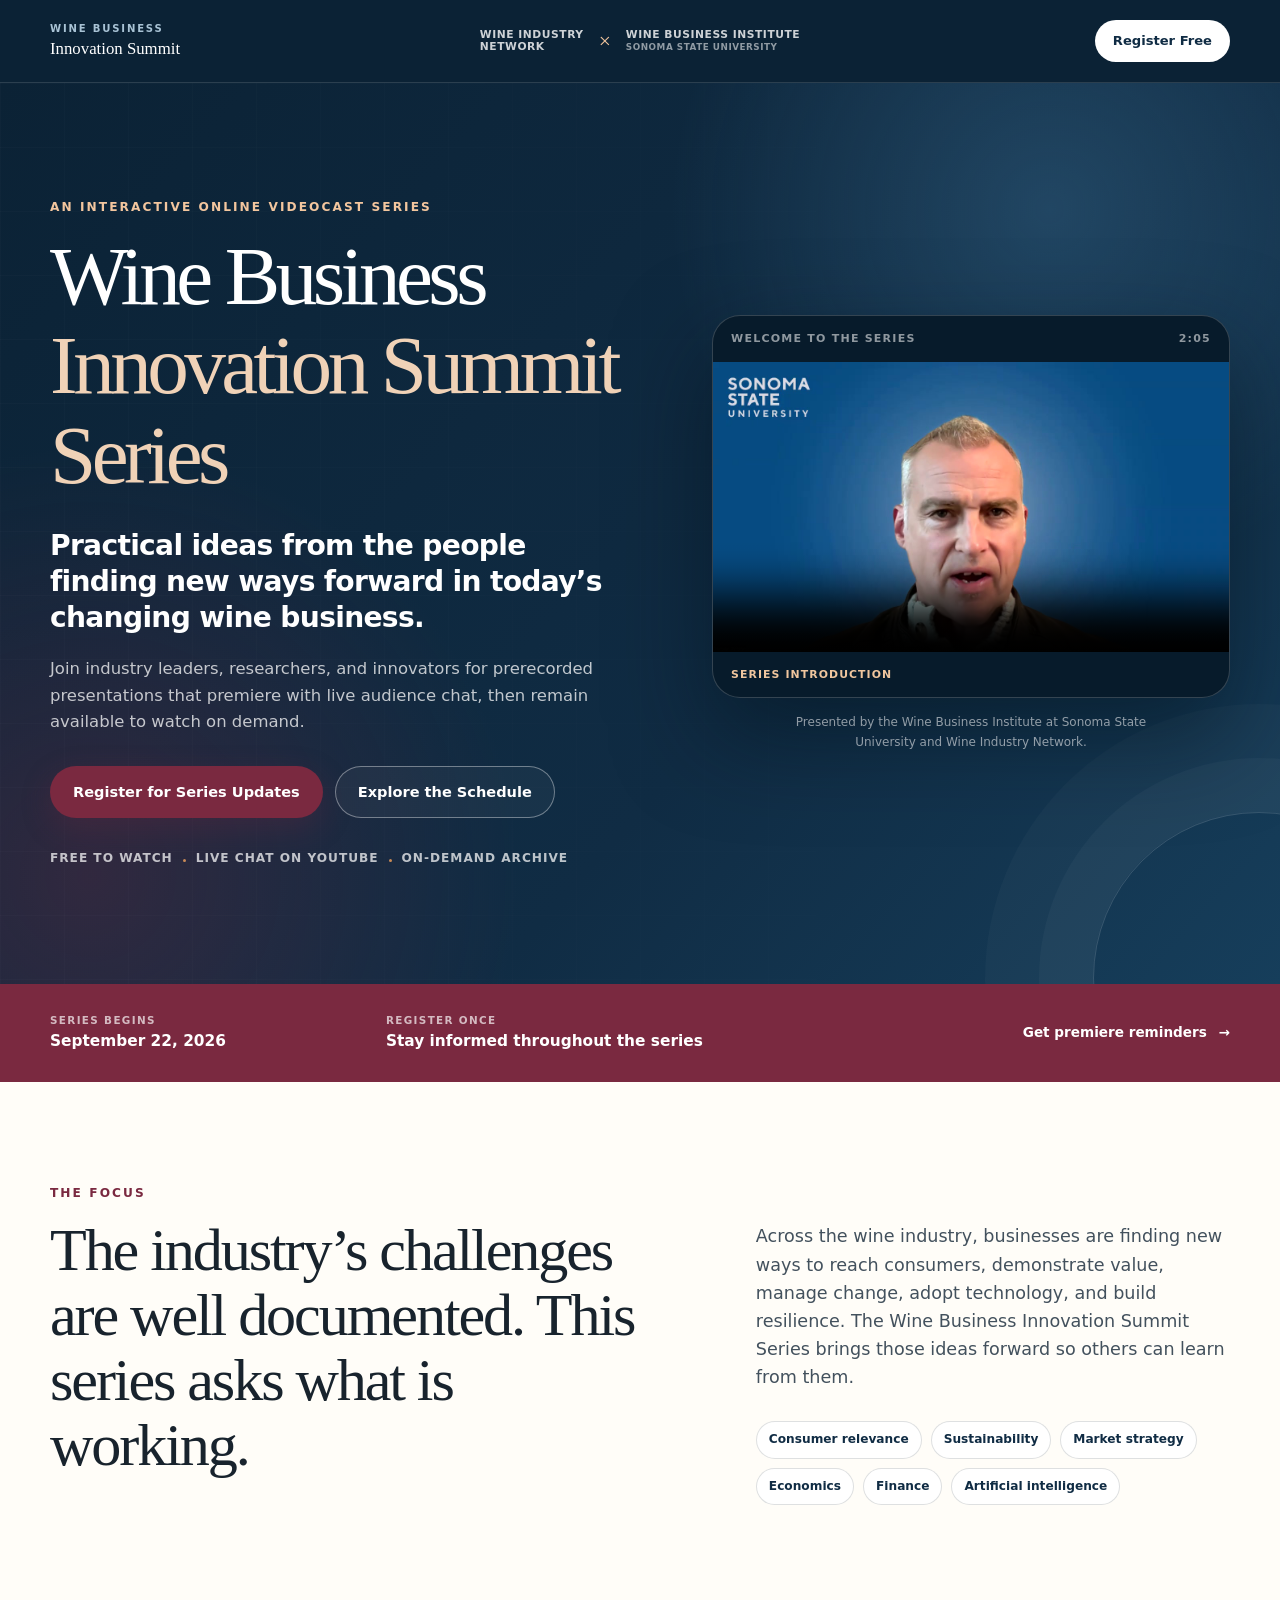
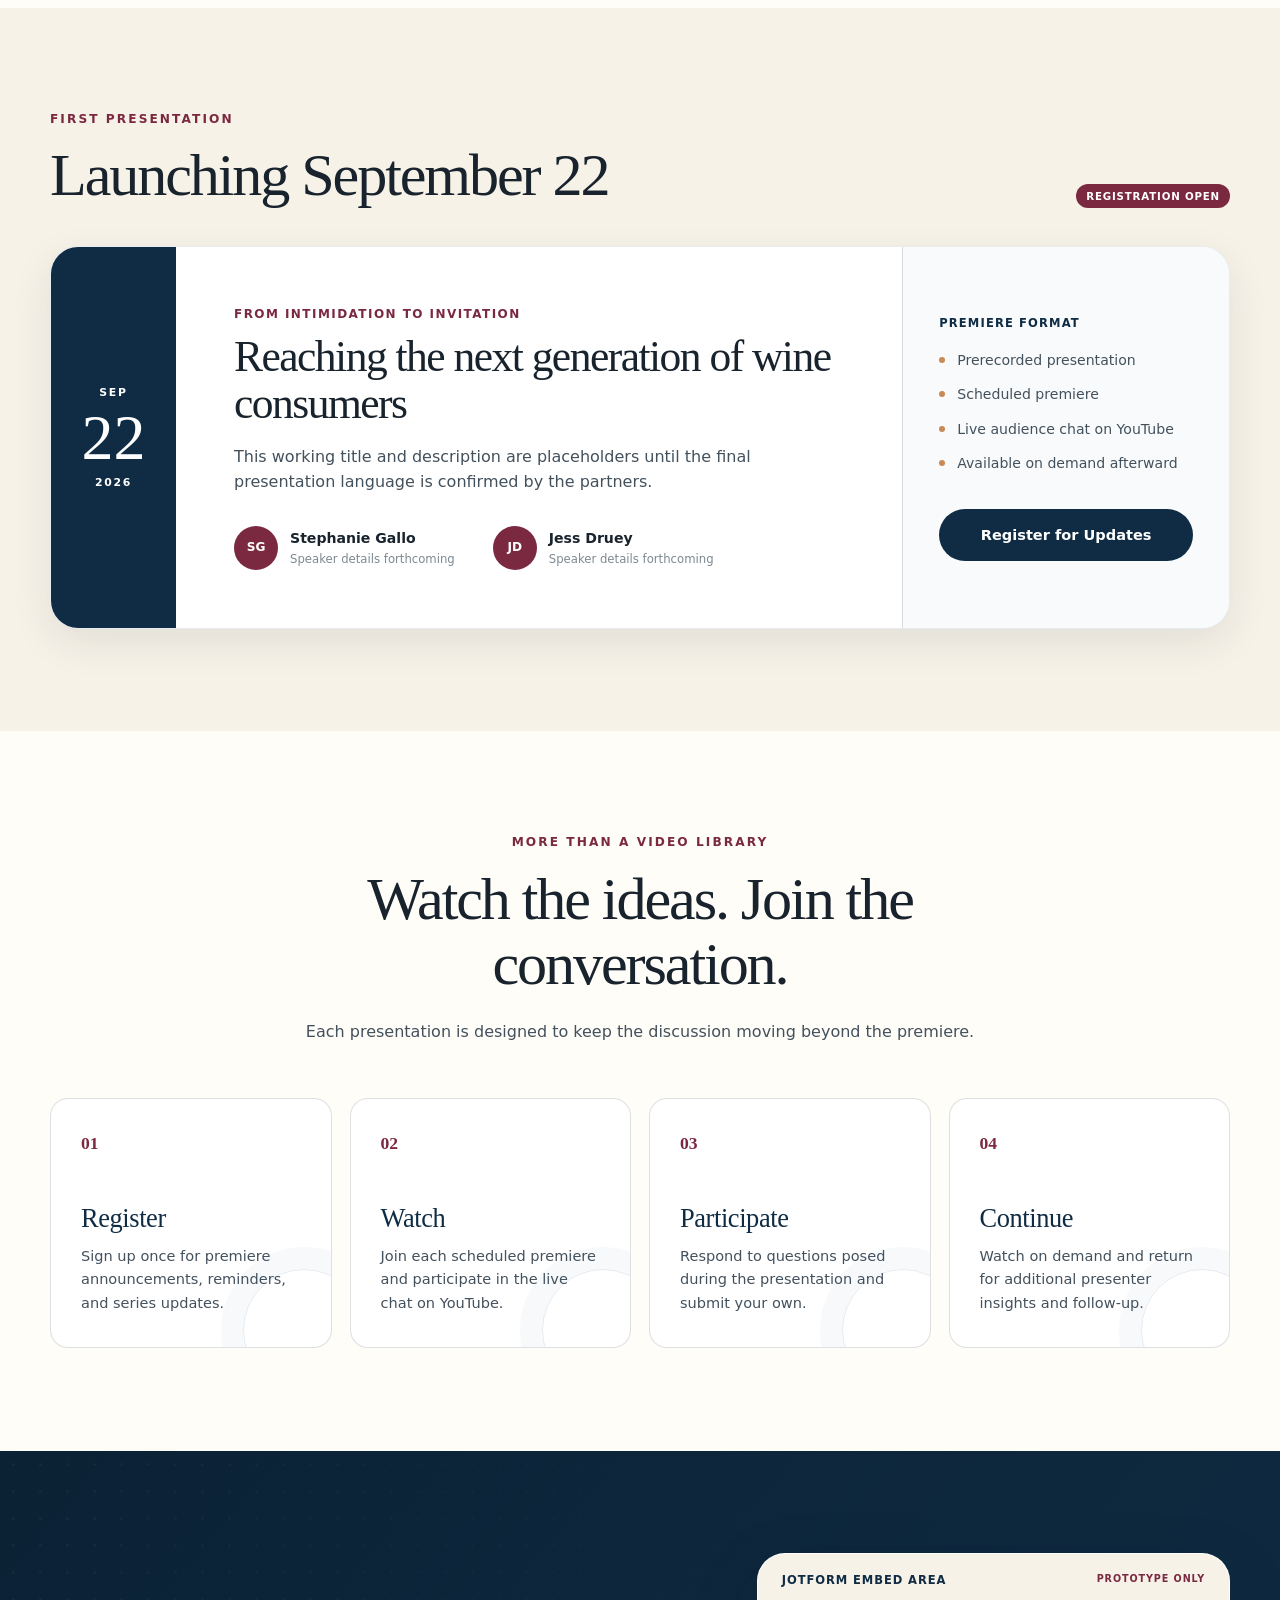
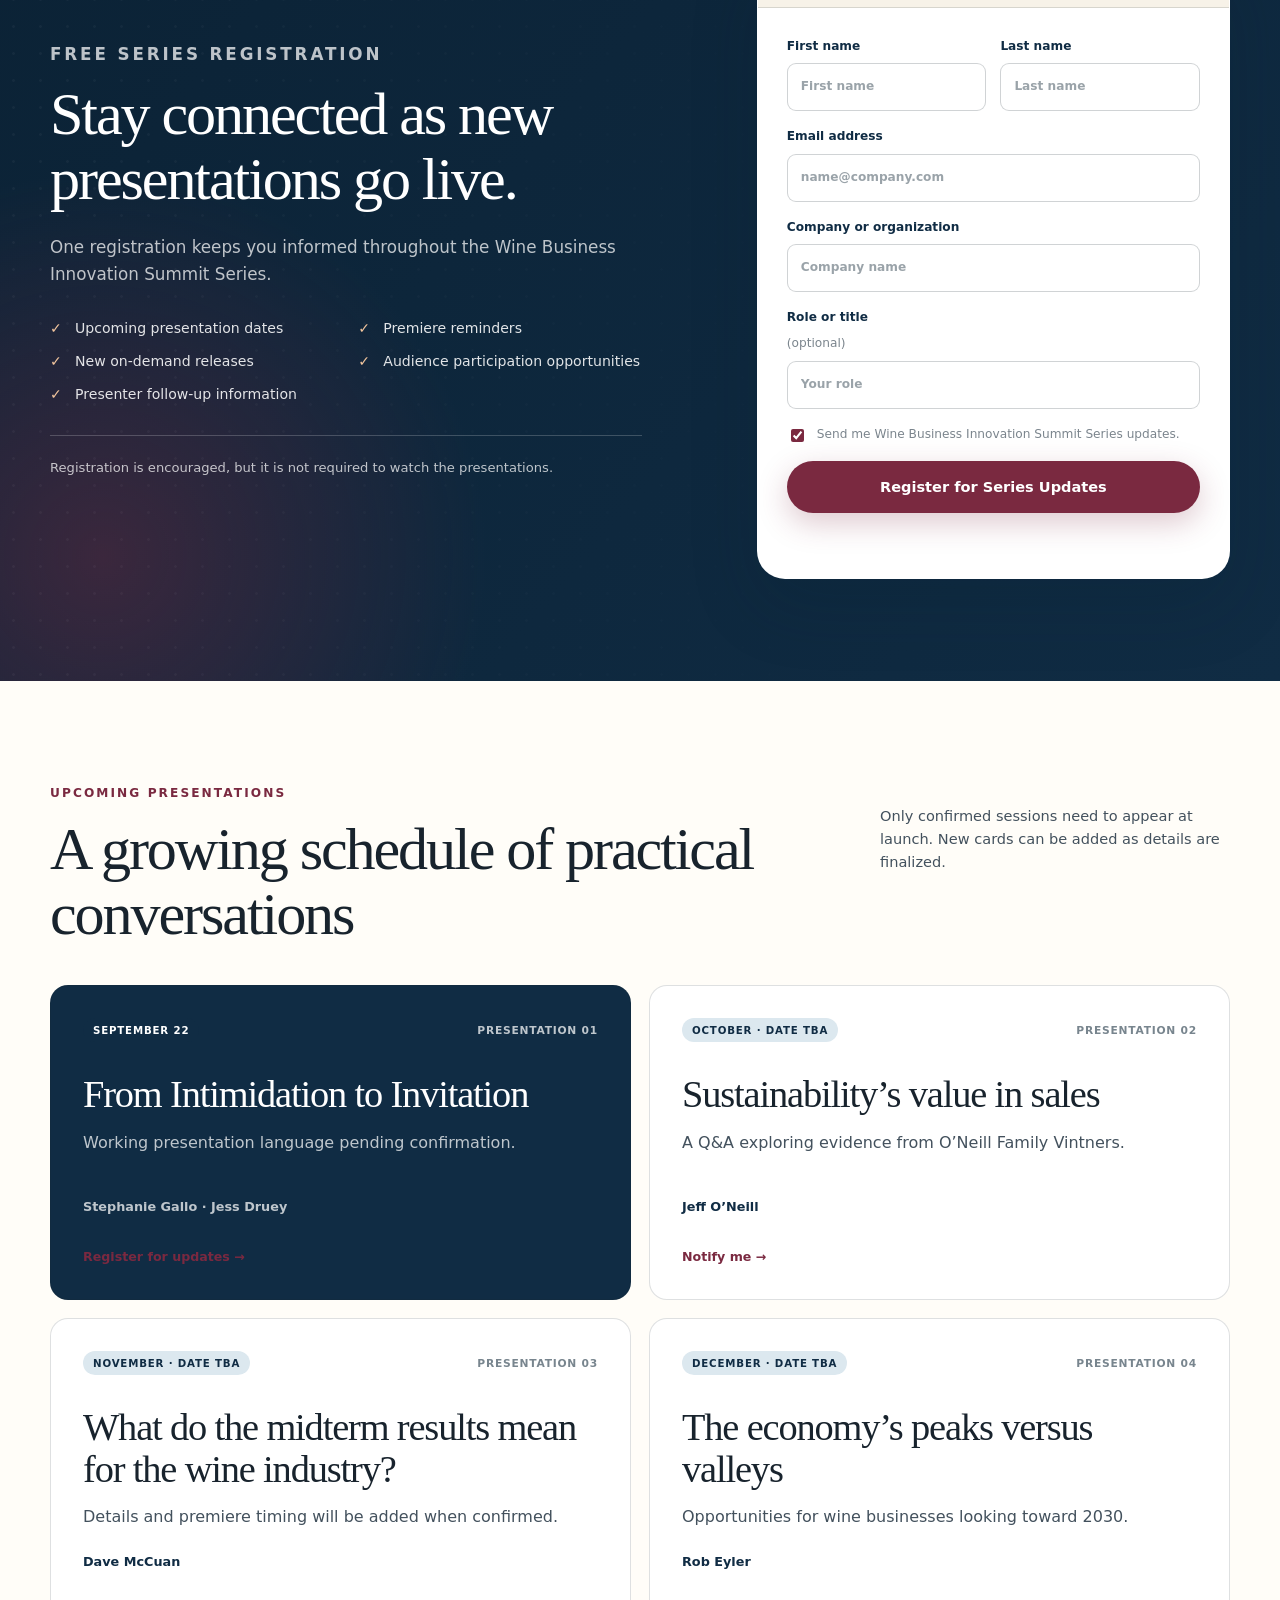
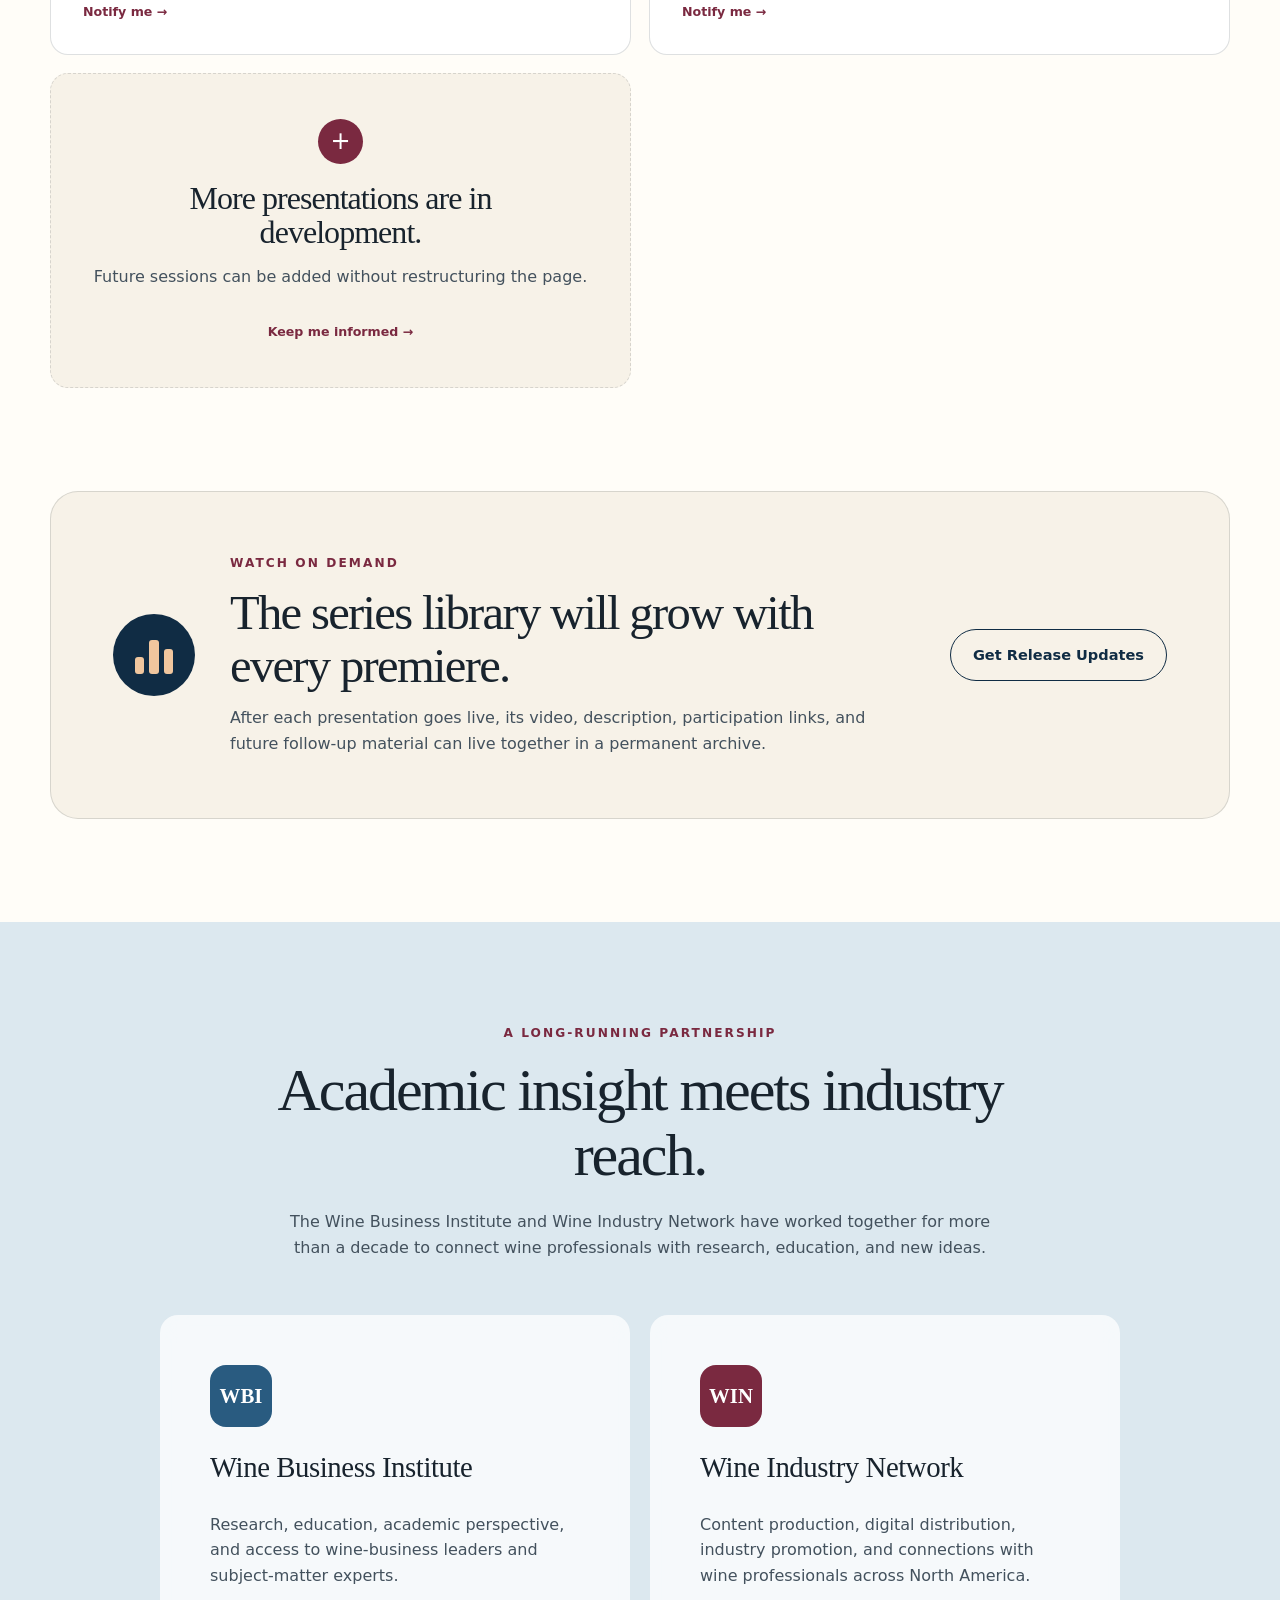
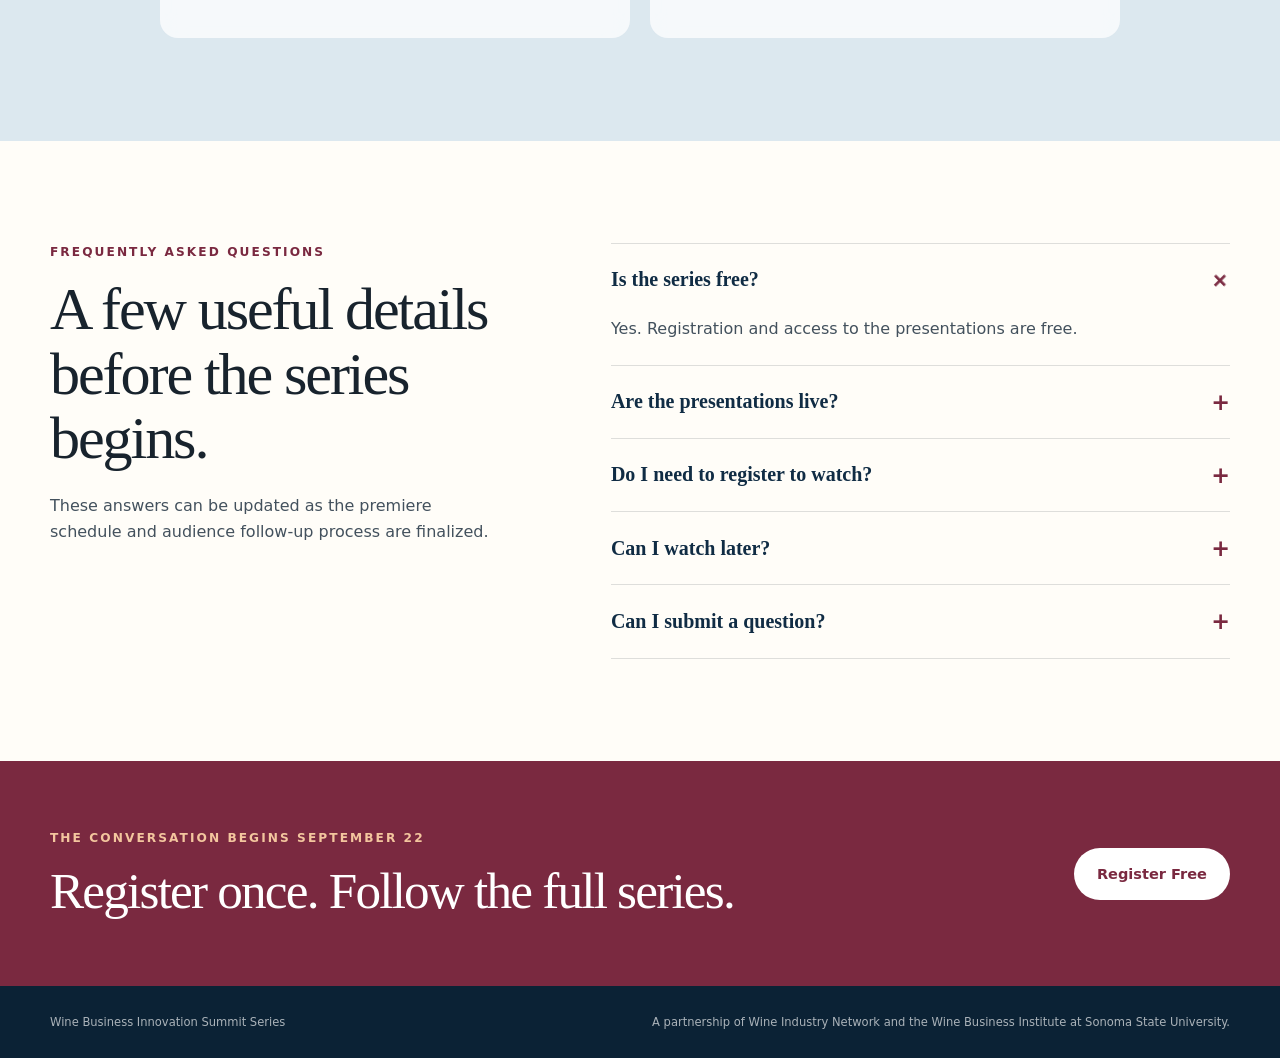
==== index.html @ dc9feb7f "Prepare Wine Business Innovation Summit review preview" ====
<!doctype html>
<html lang="en">
<head>
  <meta charset="utf-8">
  <meta name="viewport" content="width=device-width, initial-scale=1">
  <meta name="description" content="Prototype landing page for the Wine Business Innovation Summit Series, presented by Wine Industry Network and the Wine Business Institute at Sonoma State University.">
  <title>Wine Business Innovation Summit Series</title>
  <link rel="stylesheet" href="assets/css/styles.css">
  <script defer src="assets/js/main.js"></script>
</head>
<body>
  <a class="skip-link" href="#main-content">Skip to content</a>

  <header class="site-header" aria-label="Site header">
    <div class="shell header-inner">
      <a class="series-mark" href="#top" aria-label="Wine Business Innovation Summit Series home">
        <span class="series-mark__kicker">Wine Business</span>
        <span class="series-mark__name">Innovation Summit</span>
      </a>

      <div class="partner-lockup" aria-label="Presented by Wine Industry Network and the Wine Business Institute at Sonoma State University">
        <span class="wordmark wordmark--win">Wine Industry<br>Network</span>
        <span class="partner-lockup__x" aria-hidden="true">×</span>
        <span class="wordmark wordmark--wbi">Wine Business Institute<br><small>Sonoma State University</small></span>
      </div>

      <a class="button button--compact button--light" href="#register">Register Free</a>
    </div>
  </header>

  <main id="main-content">
    <section class="hero" id="top" aria-labelledby="hero-title">
      <div class="hero__texture" aria-hidden="true"></div>
      <div class="shell hero__grid">
        <div class="hero__content">
          <p class="eyebrow eyebrow--light">An interactive online videocast series</p>
          <h1 id="hero-title">Wine Business<br><span>Innovation Summit Series</span></h1>
          <p class="hero__lead">Practical ideas from the people finding new ways forward in today’s changing wine business.</p>
          <p class="hero__copy">Join industry leaders, researchers, and innovators for prerecorded presentations that premiere with live audience chat, then remain available to watch on demand.</p>

          <div class="hero__actions" aria-label="Primary actions">
            <a class="button button--primary" href="#register">Register for Series Updates</a>
            <a class="button button--ghost" href="#schedule">Explore the Schedule</a>
          </div>

          <ul class="hero__facts" aria-label="Series facts">
            <li>Free to watch</li>
            <li>Live chat on YouTube</li>
            <li>On-demand archive</li>
          </ul>
        </div>

        <div class="hero__media">
          <div class="video-frame">
            <div class="video-frame__topline">
              <span>Welcome to the series</span>
              <span>2:05</span>
            </div>
            <video controls preload="metadata" poster="assets/images/teaser-poster.jpg">
              <source src="assets/video/innovation-summit-series-welcome.mp4" type="video/mp4">
              Your browser does not support embedded video.
            </video>
            <div class="video-frame__caption">
              <span class="video-frame__caption-label">Series introduction</span>
            </div>
          </div>
          <p class="hero__media-note">Presented by the Wine Business Institute at Sonoma State University and Wine Industry Network.</p>
        </div>
      </div>
    </section>

    <section class="signal-bar" aria-label="Series launch information">
      <div class="shell signal-bar__inner">
        <div>
          <span class="signal-bar__label">Series begins</span>
          <strong>September 22, 2026</strong>
        </div>
        <div>
          <span class="signal-bar__label">Register once</span>
          <strong>Stay informed throughout the series</strong>
        </div>
        <a href="#register">Get premiere reminders <span aria-hidden="true">→</span></a>
      </div>
    </section>

    <section class="section section--intro" aria-labelledby="working-title">
      <div class="shell intro-grid">
        <div class="section-heading">
          <p class="eyebrow">The focus</p>
          <h2 id="working-title">The industry’s challenges are well documented. This series asks what is working.</h2>
        </div>
        <div class="intro-copy">
          <p>Across the wine industry, businesses are finding new ways to reach consumers, demonstrate value, manage change, adopt technology, and build resilience. The Wine Business Innovation Summit Series brings those ideas forward so others can learn from them.</p>
          <div class="topic-cloud" aria-label="Series topics">
            <span>Consumer relevance</span>
            <span>Sustainability</span>
            <span>Market strategy</span>
            <span>Economics</span>
            <span>Finance</span>
            <span>Artificial intelligence</span>
          </div>
        </div>
      </div>
    </section>

    <section class="section section--feature" aria-labelledby="featured-title">
      <div class="shell">
        <div class="section-topline">
          <div>
            <p class="eyebrow">First presentation</p>
            <h2 id="featured-title">Launching September 22</h2>
          </div>
          <span class="status-pill status-pill--open">Registration open</span>
        </div>

        <article class="feature-card">
          <div class="feature-card__date" aria-label="September 22, 2026">
            <span>SEP</span>
            <strong>22</strong>
            <small>2026</small>
          </div>

          <div class="feature-card__body">
            <p class="feature-card__label">From Intimidation to Invitation</p>
            <h3>Reaching the next generation of wine consumers</h3>
            <p>This working title and description are placeholders until the final presentation language is confirmed by the partners.</p>

            <div class="speakers" aria-label="Featured speakers">
              <div class="speaker">
                <span class="speaker__avatar" aria-hidden="true">SG</span>
                <span><strong>Stephanie Gallo</strong><small>Speaker details forthcoming</small></span>
              </div>
              <div class="speaker">
                <span class="speaker__avatar" aria-hidden="true">JD</span>
                <span><strong>Jess Druey</strong><small>Speaker details forthcoming</small></span>
              </div>
            </div>
          </div>

          <div class="feature-card__aside">
            <p><strong>Premiere format</strong></p>
            <ul>
              <li>Prerecorded presentation</li>
              <li>Scheduled premiere</li>
              <li>Live audience chat on YouTube</li>
              <li>Available on demand afterward</li>
            </ul>
            <a class="button button--dark" href="#register">Register for Updates</a>
          </div>
        </article>
      </div>
    </section>

    <section class="section section--process" aria-labelledby="process-title">
      <div class="shell">
        <div class="section-heading section-heading--centered">
          <p class="eyebrow">More than a video library</p>
          <h2 id="process-title">Watch the ideas. Join the conversation.</h2>
          <p>Each presentation is designed to keep the discussion moving beyond the premiere.</p>
        </div>

        <ol class="process-grid">
          <li class="process-card">
            <span class="process-card__number">01</span>
            <h3>Register</h3>
            <p>Sign up once for premiere announcements, reminders, and series updates.</p>
          </li>
          <li class="process-card">
            <span class="process-card__number">02</span>
            <h3>Watch</h3>
            <p>Join each scheduled premiere and participate in the live chat on YouTube.</p>
          </li>
          <li class="process-card">
            <span class="process-card__number">03</span>
            <h3>Participate</h3>
            <p>Respond to questions posed during the presentation and submit your own.</p>
          </li>
          <li class="process-card">
            <span class="process-card__number">04</span>
            <h3>Continue</h3>
            <p>Watch on demand and return for additional presenter insights and follow-up.</p>
          </li>
        </ol>
      </div>
    </section>

    <section class="section section--registration" id="register" aria-labelledby="register-title">
      <div class="shell registration-grid">
        <div class="registration-copy">
          <p class="eyebrow eyebrow--light">Free series registration</p>
          <h2 id="register-title">Stay connected as new presentations go live.</h2>
          <p>One registration keeps you informed throughout the Wine Business Innovation Summit Series.</p>
          <ul class="check-list">
            <li>Upcoming presentation dates</li>
            <li>Premiere reminders</li>
            <li>New on-demand releases</li>
            <li>Audience participation opportunities</li>
            <li>Presenter follow-up information</li>
          </ul>
          <p class="registration-copy__note">Registration is encouraged, but it is not required to watch the presentations.</p>
        </div>

        <div class="form-shell" aria-label="Registration form prototype">
          <div class="form-shell__header">
            <span>Jotform embed area</span>
            <small>Prototype only</small>
          </div>
          <form class="prototype-form" data-prototype-form>
            <div class="field-row">
              <label>First name<input type="text" name="first-name" autocomplete="given-name" placeholder="First name"></label>
              <label>Last name<input type="text" name="last-name" autocomplete="family-name" placeholder="Last name"></label>
            </div>
            <label>Email address<input type="email" name="email" autocomplete="email" placeholder="name@company.com"></label>
            <label>Company or organization<input type="text" name="company" autocomplete="organization" placeholder="Company name"></label>
            <label>Role or title <span>(optional)</span><input type="text" name="title" autocomplete="organization-title" placeholder="Your role"></label>
            <label class="checkbox-field"><input type="checkbox" checked> <span>Send me Wine Business Innovation Summit Series updates.</span></label>
            <button class="button button--primary button--full" type="submit">Register for Series Updates</button>
            <p class="form-message" aria-live="polite"></p>
          </form>
        </div>
      </div>
    </section>

    <section class="section section--schedule" id="schedule" aria-labelledby="schedule-title">
      <div class="shell">
        <div class="section-topline section-topline--schedule">
          <div>
            <p class="eyebrow">Upcoming presentations</p>
            <h2 id="schedule-title">A growing schedule of practical conversations</h2>
          </div>
          <p>Only confirmed sessions need to appear at launch. New cards can be added as details are finalized.</p>
        </div>

        <div class="schedule-grid">
          <article class="session-card session-card--featured">
            <div class="session-card__meta">
              <span class="status-pill status-pill--date">September 22</span>
              <span>Presentation 01</span>
            </div>
            <h3>From Intimidation to Invitation</h3>
            <p class="session-card__subtitle">Working presentation language pending confirmation.</p>
            <p class="session-card__speaker">Stephanie Gallo · Jess Druey</p>
            <a href="#register">Register for updates <span aria-hidden="true">→</span></a>
          </article>

          <article class="session-card">
            <div class="session-card__meta">
              <span class="status-pill">October · Date TBA</span>
              <span>Presentation 02</span>
            </div>
            <h3>Sustainability’s value in sales</h3>
            <p class="session-card__subtitle">A Q&amp;A exploring evidence from O’Neill Family Vintners.</p>
            <p class="session-card__speaker">Jeff O’Neill</p>
            <a href="#register">Notify me <span aria-hidden="true">→</span></a>
          </article>

          <article class="session-card">
            <div class="session-card__meta">
              <span class="status-pill">November · Date TBA</span>
              <span>Presentation 03</span>
            </div>
            <h3>What do the midterm results mean for the wine industry?</h3>
            <p class="session-card__subtitle">Details and premiere timing will be added when confirmed.</p>
            <p class="session-card__speaker">Dave McCuan</p>
            <a href="#register">Notify me <span aria-hidden="true">→</span></a>
          </article>

          <article class="session-card">
            <div class="session-card__meta">
              <span class="status-pill">December · Date TBA</span>
              <span>Presentation 04</span>
            </div>
            <h3>The economy’s peaks versus valleys</h3>
            <p class="session-card__subtitle">Opportunities for wine businesses looking toward 2030.</p>
            <p class="session-card__speaker">Rob Eyler</p>
            <a href="#register">Notify me <span aria-hidden="true">→</span></a>
          </article>

          <article class="session-card session-card--add">
            <div>
              <span class="session-card__plus" aria-hidden="true">+</span>
              <h3>More presentations are in development.</h3>
              <p>Future sessions can be added without restructuring the page.</p>
            </div>
            <a href="#register">Keep me informed <span aria-hidden="true">→</span></a>
          </article>
        </div>
      </div>
    </section>

    <section class="section section--archive" id="archive" aria-labelledby="archive-title">
      <div class="shell archive-panel">
        <div class="archive-panel__icon" aria-hidden="true">
          <span></span><span></span><span></span>
        </div>
        <div>
          <p class="eyebrow">Watch on demand</p>
          <h2 id="archive-title">The series library will grow with every premiere.</h2>
          <p>After each presentation goes live, its video, description, participation links, and future follow-up material can live together in a permanent archive.</p>
        </div>
        <a class="button button--outline" href="#register">Get Release Updates</a>
      </div>
    </section>

    <section class="section section--partners" aria-labelledby="partners-title">
      <div class="shell">
        <div class="section-heading section-heading--centered">
          <p class="eyebrow">A long-running partnership</p>
          <h2 id="partners-title">Academic insight meets industry reach.</h2>
          <p>The Wine Business Institute and Wine Industry Network have worked together for more than a decade to connect wine professionals with research, education, and new ideas.</p>
        </div>

        <div class="partner-grid">
          <article class="partner-card">
            <p class="partner-card__mark">WBI</p>
            <h3>Wine Business Institute</h3>
            <p>Research, education, academic perspective, and access to wine-business leaders and subject-matter experts.</p>
          </article>
          <article class="partner-card">
            <p class="partner-card__mark partner-card__mark--win">WIN</p>
            <h3>Wine Industry Network</h3>
            <p>Content production, digital distribution, industry promotion, and connections with wine professionals across North America.</p>
          </article>
        </div>
      </div>
    </section>

    <section class="section section--faq" aria-labelledby="faq-title">
      <div class="shell faq-grid">
        <div>
          <p class="eyebrow">Frequently asked questions</p>
          <h2 id="faq-title">A few useful details before the series begins.</h2>
          <p>These answers can be updated as the premiere schedule and audience follow-up process are finalized.</p>
        </div>

        <div class="accordion" data-accordion>
          <article class="accordion__item">
            <h3><button type="button" aria-expanded="true">Is the series free?<span aria-hidden="true">+</span></button></h3>
            <div class="accordion__panel"><p>Yes. Registration and access to the presentations are free.</p></div>
          </article>
          <article class="accordion__item">
            <h3><button type="button" aria-expanded="false">Are the presentations live?<span aria-hidden="true">+</span></button></h3>
            <div class="accordion__panel" hidden><p>The presentations are prerecorded. Each one will debut as a scheduled premiere with live audience chat on YouTube.</p></div>
          </article>
          <article class="accordion__item">
            <h3><button type="button" aria-expanded="false">Do I need to register to watch?<span aria-hidden="true">+</span></button></h3>
            <div class="accordion__panel" hidden><p>No. Registration is encouraged so viewers receive premiere reminders, new-release updates, participation opportunities, and follow-up information.</p></div>
          </article>
          <article class="accordion__item">
            <h3><button type="button" aria-expanded="false">Can I watch later?<span aria-hidden="true">+</span></button></h3>
            <div class="accordion__panel" hidden><p>Yes. Presentations will be available on demand after their scheduled premieres and organized in the series archive.</p></div>
          </article>
          <article class="accordion__item">
            <h3><button type="button" aria-expanded="false">Can I submit a question?<span aria-hidden="true">+</span></button></h3>
            <div class="accordion__panel" hidden><p>Yes. Presentation pages will offer opportunities to respond to questions and submit questions for later presenter follow-up.</p></div>
          </article>
        </div>
      </div>
    </section>

    <section class="final-cta" aria-labelledby="final-cta-title">
      <div class="shell final-cta__inner">
        <div>
          <p class="eyebrow eyebrow--light">The conversation begins September 22</p>
          <h2 id="final-cta-title">Register once. Follow the full series.</h2>
        </div>
        <a class="button button--primary" href="#register">Register Free</a>
      </div>
    </section>
  </main>

  <footer class="site-footer">
    <div class="shell site-footer__inner">
      <p>Wine Business Innovation Summit Series</p>
      <p>A partnership of Wine Industry Network and the Wine Business Institute at Sonoma State University.</p>
    </div>
  </footer>

  <a class="mobile-register" href="#register">Register Free</a>
</body>
</html>
---- assets/css/styles.css ----
/*
  Wine Business Innovation Summit Series prototype
  Design tokens live in :root so visual changes remain controlled.
  The layout intentionally avoids frameworks to ease later Elementor translation.
*/

:root {
  --ink: #18232d;
  --ink-soft: #43515d;
  --navy: #102c44;
  --navy-deep: #0b2235;
  --blue: #295b80;
  --blue-light: #dce8ef;
  --wine: #7a2940;
  --wine-dark: #5d1f31;
  --copper: #c98a56;
  --cream: #f7f2e8;
  --cream-deep: #ede3d3;
  --paper: #fffdf8;
  --white: #ffffff;
  --line: rgba(24, 35, 45, 0.14);
  --line-light: rgba(255, 255, 255, 0.2);
  --shadow: 0 26px 70px rgba(8, 28, 44, 0.16);
  --shadow-soft: 0 14px 40px rgba(8, 28, 44, 0.09);
  --radius-sm: 10px;
  --radius-md: 18px;
  --radius-lg: 28px;
  --shell: 1180px;
  --section-space: clamp(72px, 8vw, 120px);
  --serif: Georgia, "Times New Roman", serif;
  --sans: Inter, ui-sans-serif, system-ui, -apple-system, BlinkMacSystemFont, "Segoe UI", sans-serif;
}

* {
  box-sizing: border-box;
}

html {
  scroll-behavior: smooth;
  scroll-padding-top: 92px;
}

body {
  margin: 0;
  color: var(--ink);
  background: var(--paper);
  font-family: var(--sans);
  line-height: 1.6;
  text-rendering: optimizeLegibility;
}

body::selection {
  color: var(--white);
  background: var(--wine);
}

img,
video {
  display: block;
  max-width: 100%;
}

button,
input {
  font: inherit;
}

a {
  color: inherit;
}

h1,
h2,
h3,
p {
  margin-top: 0;
}

h1,
h2,
h3 {
  line-height: 1.08;
}

h2 {
  margin-bottom: 22px;
  font-family: var(--serif);
  font-size: clamp(2.2rem, 4.7vw, 4.4rem);
  font-weight: 500;
  letter-spacing: -0.035em;
}

h3 {
  font-size: 1.28rem;
  letter-spacing: -0.015em;
}

p {
  color: var(--ink-soft);
}

.shell {
  width: min(calc(100% - 40px), var(--shell));
  margin-inline: auto;
}

.skip-link {
  position: fixed;
  z-index: 999;
  top: 8px;
  left: 8px;
  padding: 10px 14px;
  transform: translateY(-150%);
  border-radius: 6px;
  color: var(--white);
  background: var(--wine);
}

.skip-link:focus {
  transform: translateY(0);
}

.eyebrow {
  margin-bottom: 14px;
  color: var(--wine);
  font-size: 0.76rem;
  font-weight: 800;
  letter-spacing: 0.17em;
  text-transform: uppercase;
}

.eyebrow--light {
  color: #f3c69e;
}

.section {
  padding-block: var(--section-space);
}

.section-heading {
  max-width: 760px;
}

.section-heading--centered {
  margin-inline: auto;
  text-align: center;
}

.section-heading--centered > p:last-child {
  max-width: 720px;
  margin-inline: auto;
}

.button {
  display: inline-flex;
  min-height: 52px;
  align-items: center;
  justify-content: center;
  padding: 13px 22px;
  border: 1px solid transparent;
  border-radius: 999px;
  font-size: 0.91rem;
  font-weight: 800;
  line-height: 1.1;
  text-align: center;
  text-decoration: none;
  transition: transform 180ms ease, background-color 180ms ease, border-color 180ms ease, color 180ms ease;
}

.button:hover {
  transform: translateY(-2px);
}

.button:focus-visible,
a:focus-visible,
button:focus-visible,
input:focus-visible {
  outline: 3px solid var(--copper);
  outline-offset: 3px;
}

.button--primary {
  color: var(--white);
  background: var(--wine);
  box-shadow: 0 10px 30px rgba(122, 41, 64, 0.25);
}

.button--primary:hover {
  background: var(--wine-dark);
}

.button--ghost {
  border-color: rgba(255, 255, 255, 0.38);
  color: var(--white);
  background: rgba(255, 255, 255, 0.04);
}

.button--ghost:hover {
  border-color: rgba(255, 255, 255, 0.7);
  background: rgba(255, 255, 255, 0.1);
}

.button--light {
  color: var(--navy);
  background: var(--white);
}

.button--compact {
  min-height: 42px;
  padding: 10px 17px;
  font-size: 0.82rem;
}

.button--dark {
  color: var(--white);
  background: var(--navy);
}

.button--outline {
  border-color: var(--navy);
  color: var(--navy);
  background: transparent;
}

.button--full {
  width: 100%;
}

.site-header {
  position: relative;
  z-index: 20;
  border-bottom: 1px solid rgba(255, 255, 255, 0.13);
  color: var(--white);
  background: var(--navy-deep);
}

.header-inner {
  display: grid;
  min-height: 82px;
  grid-template-columns: 1fr auto 1fr;
  gap: 24px;
  align-items: center;
}

.header-inner > .button {
  justify-self: end;
}

.series-mark {
  display: inline-flex;
  flex-direction: column;
  width: max-content;
  text-decoration: none;
  line-height: 1.05;
}

.series-mark__kicker {
  color: #a9c3d5;
  font-size: 0.63rem;
  font-weight: 800;
  letter-spacing: 0.18em;
  text-transform: uppercase;
}

.series-mark__name {
  margin-top: 5px;
  font-family: var(--serif);
  font-size: 1.05rem;
}

.partner-lockup {
  display: flex;
  gap: 15px;
  align-items: center;
  color: rgba(255, 255, 255, 0.8);
}

.partner-lockup__x {
  color: #f3c69e;
  font-family: var(--serif);
  font-size: 1.35rem;
}

.wordmark {
  font-size: 0.67rem;
  font-weight: 800;
  letter-spacing: 0.05em;
  line-height: 1.12;
  text-transform: uppercase;
}

.wordmark small {
  color: rgba(255, 255, 255, 0.55);
  font-size: 0.55rem;
  font-weight: 600;
  letter-spacing: 0.06em;
}

.hero {
  position: relative;
  overflow: hidden;
  padding-block: clamp(70px, 9vw, 138px);
  color: var(--white);
  background:
    radial-gradient(circle at 82% 14%, rgba(66, 121, 160, 0.35), transparent 29%),
    radial-gradient(circle at 7% 88%, rgba(122, 41, 64, 0.32), transparent 30%),
    linear-gradient(132deg, var(--navy-deep), var(--navy) 62%, #163e5b);
}

.hero__texture {
  position: absolute;
  inset: 0;
  opacity: 0.44;
  background-image:
    linear-gradient(rgba(255, 255, 255, 0.045) 1px, transparent 1px),
    linear-gradient(90deg, rgba(255, 255, 255, 0.045) 1px, transparent 1px);
  background-size: 64px 64px;
  mask-image: linear-gradient(to right, rgba(0, 0, 0, 0.9), transparent 85%);
}

.hero::after {
  content: "";
  position: absolute;
  width: 330px;
  height: 330px;
  right: -145px;
  bottom: -160px;
  border: 1px solid rgba(255, 255, 255, 0.15);
  border-radius: 50%;
  box-shadow: 0 0 0 54px rgba(255, 255, 255, 0.03), 0 0 0 108px rgba(255, 255, 255, 0.025);
}

.hero__grid {
  position: relative;
  z-index: 2;
  display: grid;
  grid-template-columns: minmax(0, 1.05fr) minmax(390px, 0.95fr);
  gap: clamp(50px, 7vw, 100px);
  align-items: center;
}

.hero h1 {
  max-width: 730px;
  margin-bottom: 27px;
  font-family: var(--serif);
  font-size: clamp(3.25rem, 6.5vw, 6.3rem);
  font-weight: 500;
  letter-spacing: -0.055em;
}

.hero h1 span {
  color: #f0d2b7;
}

.hero__lead {
  max-width: 680px;
  margin-bottom: 20px;
  color: var(--white);
  font-size: clamp(1.35rem, 2.2vw, 2rem);
  font-weight: 650;
  line-height: 1.28;
  letter-spacing: -0.025em;
}

.hero__copy {
  max-width: 660px;
  margin-bottom: 31px;
  color: rgba(255, 255, 255, 0.74);
  font-size: 1.03rem;
}

.hero__actions {
  display: flex;
  flex-wrap: wrap;
  gap: 12px;
}

.hero__facts {
  display: flex;
  flex-wrap: wrap;
  gap: 10px 23px;
  margin: 31px 0 0;
  padding: 0;
  color: rgba(255, 255, 255, 0.72);
  font-size: 0.76rem;
  font-weight: 800;
  letter-spacing: 0.08em;
  list-style: none;
  text-transform: uppercase;
}

.hero__facts li {
  position: relative;
}

.hero__facts li:not(:last-child)::after {
  content: "";
  position: absolute;
  top: 50%;
  right: -13px;
  width: 3px;
  height: 3px;
  border-radius: 50%;
  background: var(--copper);
}

.hero__media {
  align-self: center;
}

.video-frame {
  overflow: hidden;
  border: 1px solid rgba(255, 255, 255, 0.18);
  border-radius: var(--radius-lg);
  background: #071b2b;
  box-shadow: 0 36px 95px rgba(2, 15, 25, 0.5);
}

.video-frame__topline,
.video-frame__caption {
  display: flex;
  justify-content: space-between;
  gap: 20px;
  align-items: center;
  padding: 14px 18px;
}

.video-frame__topline {
  color: rgba(255, 255, 255, 0.55);
  font-size: 0.69rem;
  font-weight: 800;
  letter-spacing: 0.11em;
  text-transform: uppercase;
}

.video-frame video {
  width: 100%;
  aspect-ratio: 16 / 9;
  background: #061722;
  object-fit: cover;
}

.video-frame__caption {
  align-items: flex-start;
  color: var(--white);
}

.video-frame__caption-label {
  color: #f0c69e;
  font-size: 0.68rem;
  font-weight: 800;
  letter-spacing: 0.1em;
  text-transform: uppercase;
}

.video-frame__caption strong {
  max-width: 230px;
  font-size: 0.88rem;
  text-align: right;
}

.hero__media-note {
  max-width: 390px;
  margin: 15px auto 0;
  color: rgba(255, 255, 255, 0.55);
  font-size: 0.75rem;
  text-align: center;
}

.signal-bar {
  color: var(--white);
  background: var(--wine);
}

.signal-bar__inner {
  display: grid;
  min-height: 98px;
  grid-template-columns: 0.7fr 1.4fr auto;
  gap: 35px;
  align-items: center;
}

.signal-bar__inner > div {
  display: flex;
  flex-direction: column;
}

.signal-bar__label {
  color: rgba(255, 255, 255, 0.68);
  font-size: 0.65rem;
  font-weight: 800;
  letter-spacing: 0.13em;
  text-transform: uppercase;
}

.signal-bar strong {
  font-size: 0.96rem;
}

.signal-bar a {
  font-size: 0.85rem;
  font-weight: 800;
  text-decoration: none;
}

.signal-bar a span {
  margin-left: 7px;
}

.section--intro {
  background: var(--paper);
}

.intro-grid {
  display: grid;
  grid-template-columns: minmax(0, 1.12fr) minmax(320px, 0.88fr);
  gap: clamp(50px, 8vw, 115px);
  align-items: start;
}

.intro-copy {
  padding-top: 38px;
}

.intro-copy > p {
  font-size: 1.1rem;
}

.topic-cloud {
  display: flex;
  flex-wrap: wrap;
  gap: 9px;
  margin-top: 30px;
}

.topic-cloud span {
  padding: 8px 12px;
  border: 1px solid var(--line);
  border-radius: 999px;
  color: var(--navy);
  background: var(--white);
  font-size: 0.76rem;
  font-weight: 750;
}

.section--feature {
  background: var(--cream);
}

.section-topline {
  display: flex;
  gap: 30px;
  align-items: end;
  justify-content: space-between;
  margin-bottom: 38px;
}

.section-topline h2 {
  margin-bottom: 0;
}

.status-pill {
  display: inline-flex;
  align-items: center;
  width: max-content;
  padding: 7px 10px;
  border-radius: 999px;
  color: var(--navy);
  background: var(--blue-light);
  font-size: 0.64rem;
  font-weight: 850;
  letter-spacing: 0.08em;
  line-height: 1;
  text-transform: uppercase;
}

.status-pill--open {
  color: var(--white);
  background: var(--wine);
}

.status-pill--date {
  color: var(--white);
  background: var(--navy);
}

.feature-card {
  display: grid;
  grid-template-columns: 125px minmax(0, 1fr) minmax(285px, 0.45fr);
  overflow: hidden;
  border: 1px solid rgba(18, 44, 68, 0.09);
  border-radius: var(--radius-lg);
  background: var(--white);
  box-shadow: var(--shadow-soft);
}

.feature-card__date {
  display: flex;
  flex-direction: column;
  align-items: center;
  justify-content: center;
  padding: 30px 22px;
  color: var(--white);
  background: var(--navy);
}

.feature-card__date span,
.feature-card__date small {
  font-size: 0.68rem;
  font-weight: 800;
  letter-spacing: 0.16em;
}

.feature-card__date strong {
  margin-block: 4px;
  font-family: var(--serif);
  font-size: 4rem;
  font-weight: 500;
  line-height: 1;
}

.feature-card__body {
  padding: clamp(34px, 5vw, 58px);
}

.feature-card__label {
  margin-bottom: 8px;
  color: var(--wine);
  font-size: 0.75rem;
  font-weight: 850;
  letter-spacing: 0.12em;
  text-transform: uppercase;
}

.feature-card__body h3 {
  max-width: 640px;
  margin-bottom: 17px;
  font-family: var(--serif);
  font-size: clamp(2rem, 3.4vw, 3.5rem);
  font-weight: 500;
  letter-spacing: -0.035em;
}

.feature-card__body > p:not(.feature-card__label) {
  max-width: 700px;
}

.speakers {
  display: flex;
  flex-wrap: wrap;
  gap: 24px 38px;
  margin-top: 31px;
}

.speaker {
  display: flex;
  gap: 12px;
  align-items: center;
}

.speaker__avatar {
  display: grid;
  width: 44px;
  height: 44px;
  place-items: center;
  border-radius: 50%;
  color: var(--white);
  background: var(--wine);
  font-size: 0.76rem;
  font-weight: 850;
}

.speaker span:last-child {
  display: flex;
  flex-direction: column;
}

.speaker strong {
  font-size: 0.88rem;
}

.speaker small {
  color: #7d8991;
  font-size: 0.73rem;
}

.feature-card__aside {
  display: flex;
  flex-direction: column;
  justify-content: center;
  padding: 36px;
  border-left: 1px solid var(--line);
  background: #f8fafb;
}

.feature-card__aside > p {
  margin-bottom: 10px;
  color: var(--navy);
  font-size: 0.72rem;
  letter-spacing: 0.1em;
  text-transform: uppercase;
}

.feature-card__aside ul {
  margin: 0 0 28px;
  padding: 0;
  color: var(--ink-soft);
  font-size: 0.88rem;
  list-style: none;
}

.feature-card__aside li {
  position: relative;
  padding: 6px 0 6px 18px;
}

.feature-card__aside li::before {
  content: "";
  position: absolute;
  top: 14px;
  left: 0;
  width: 6px;
  height: 6px;
  border-radius: 50%;
  background: var(--copper);
}

.section--process {
  background: var(--paper);
}

.process-grid {
  display: grid;
  grid-template-columns: repeat(4, 1fr);
  gap: 18px;
  margin: 54px 0 0;
  padding: 0;
  list-style: none;
}

.process-card {
  position: relative;
  min-height: 250px;
  padding: 30px;
  overflow: hidden;
  border: 1px solid var(--line);
  border-radius: var(--radius-md);
  background: var(--white);
}

.process-card::after {
  content: "";
  position: absolute;
  right: -34px;
  bottom: -44px;
  width: 120px;
  height: 120px;
  border: 1px solid rgba(41, 91, 128, 0.12);
  border-radius: 50%;
  box-shadow: 0 0 0 22px rgba(41, 91, 128, 0.035);
}

.process-card__number {
  display: inline-block;
  margin-bottom: 46px;
  color: var(--wine);
  font-family: var(--serif);
  font-size: 1.1rem;
  font-weight: 700;
}

.process-card h3 {
  margin-bottom: 12px;
  color: var(--navy);
  font-family: var(--serif);
  font-size: 1.65rem;
  font-weight: 500;
}

.process-card p {
  margin-bottom: 0;
  font-size: 0.91rem;
}

.section--registration {
  position: relative;
  overflow: hidden;
  color: var(--white);
  background:
    radial-gradient(circle at 8% 85%, rgba(122, 41, 64, 0.42), transparent 28%),
    linear-gradient(130deg, var(--navy-deep), var(--navy));
}

.section--registration::before {
  content: "";
  position: absolute;
  inset: 0;
  opacity: 0.42;
  background-image: radial-gradient(circle, rgba(255, 255, 255, 0.12) 1.3px, transparent 1.5px);
  background-size: 27px 27px;
  mask-image: linear-gradient(90deg, rgba(0, 0, 0, 0.8), transparent 67%);
}

.registration-grid {
  position: relative;
  z-index: 1;
  display: grid;
  grid-template-columns: minmax(0, 0.9fr) minmax(430px, 0.72fr);
  gap: clamp(55px, 9vw, 125px);
  align-items: center;
}

.registration-copy h2 {
  color: var(--white);
}

.registration-copy > p {
  max-width: 600px;
  color: rgba(255, 255, 255, 0.73);
  font-size: 1.05rem;
}

.check-list {
  display: grid;
  grid-template-columns: repeat(2, minmax(0, 1fr));
  gap: 10px 25px;
  margin: 30px 0;
  padding: 0;
  list-style: none;
}

.check-list li {
  position: relative;
  padding-left: 25px;
  color: rgba(255, 255, 255, 0.88);
  font-size: 0.88rem;
}

.check-list li::before {
  content: "✓";
  position: absolute;
  left: 0;
  color: #f3c69e;
  font-weight: 900;
}

.registration-copy__note {
  padding-top: 21px;
  border-top: 1px solid var(--line-light);
  font-size: 0.82rem !important;
}

.form-shell {
  overflow: hidden;
  border: 1px solid rgba(255, 255, 255, 0.17);
  border-radius: var(--radius-lg);
  color: var(--ink);
  background: var(--white);
  box-shadow: var(--shadow);
}

.form-shell__header {
  display: flex;
  justify-content: space-between;
  gap: 20px;
  padding: 17px 24px;
  border-bottom: 1px solid var(--line);
  color: var(--navy);
  background: var(--cream);
  font-size: 0.72rem;
  font-weight: 850;
  letter-spacing: 0.08em;
  text-transform: uppercase;
}

.form-shell__header small {
  color: var(--wine);
}

.prototype-form {
  display: grid;
  gap: 16px;
  padding: 29px;
}

.prototype-form label {
  display: grid;
  gap: 7px;
  color: var(--navy);
  font-size: 0.76rem;
  font-weight: 750;
}

.prototype-form label > span {
  color: #7b858d;
  font-weight: 500;
}

.prototype-form input[type="text"],
.prototype-form input[type="email"] {
  width: 100%;
  min-height: 48px;
  padding: 11px 13px;
  border: 1px solid rgba(24, 35, 45, 0.2);
  border-radius: 9px;
  color: var(--ink);
  background: var(--white);
}

.prototype-form input::placeholder {
  color: #9aa3a9;
}

.field-row {
  display: grid;
  grid-template-columns: 1fr 1fr;
  gap: 14px;
}

.checkbox-field {
  display: flex !important;
  grid-template-columns: auto 1fr;
  gap: 10px !important;
  align-items: start;
  color: var(--ink-soft) !important;
  font-weight: 500 !important;
}

.checkbox-field input {
  margin-top: 4px;
  accent-color: var(--wine);
}

.form-message {
  min-height: 20px;
  margin: 0;
  color: var(--wine);
  font-size: 0.78rem;
  text-align: center;
}

.section--schedule {
  background: var(--paper);
}

.section-topline--schedule {
  align-items: start;
}

.section-topline--schedule > div {
  max-width: 710px;
}

.section-topline--schedule > p {
  max-width: 350px;
  padding-top: 20px;
  font-size: 0.91rem;
}

.schedule-grid {
  display: grid;
  grid-template-columns: repeat(2, minmax(0, 1fr));
  gap: 18px;
}

.session-card {
  display: flex;
  min-height: 315px;
  flex-direction: column;
  padding: 32px;
  border: 1px solid var(--line);
  border-radius: var(--radius-md);
  background: var(--white);
  transition: transform 180ms ease, box-shadow 180ms ease;
}

.session-card:hover {
  transform: translateY(-4px);
  box-shadow: var(--shadow-soft);
}

.session-card--featured {
  color: var(--white);
  background: var(--navy);
}

.session-card--featured p,
.session-card--featured .session-card__meta,
.session-card--featured a {
  color: rgba(255, 255, 255, 0.73);
}

.session-card__meta {
  display: flex;
  flex-wrap: wrap;
  gap: 12px;
  align-items: center;
  justify-content: space-between;
  margin-bottom: 32px;
  color: #78858e;
  font-size: 0.67rem;
  font-weight: 800;
  letter-spacing: 0.07em;
  text-transform: uppercase;
}

.session-card h3 {
  max-width: 520px;
  margin-bottom: 14px;
  font-family: var(--serif);
  font-size: clamp(1.75rem, 3vw, 2.65rem);
  font-weight: 500;
  letter-spacing: -0.03em;
}

.session-card__subtitle {
  max-width: 520px;
  margin-bottom: 22px;
}

.session-card__speaker {
  margin-top: auto;
  color: var(--navy);
  font-size: 0.8rem;
  font-weight: 800;
}

.session-card > a {
  margin-top: 17px;
  color: var(--wine);
  font-size: 0.79rem;
  font-weight: 850;
  text-decoration: none;
}

.session-card--add {
  align-items: center;
  justify-content: center;
  border-style: dashed;
  text-align: center;
  background: var(--cream);
}

.session-card--add h3 {
  max-width: 420px;
  margin-inline: auto;
  font-size: 2rem;
}

.session-card__plus {
  display: grid;
  width: 45px;
  height: 45px;
  margin: 0 auto 17px;
  place-items: center;
  border-radius: 50%;
  color: var(--white);
  background: var(--wine);
  font-size: 1.5rem;
}

.section--archive {
  padding-top: 0;
}

.archive-panel {
  display: grid;
  grid-template-columns: auto minmax(0, 1fr) auto;
  gap: 35px;
  align-items: center;
  padding: clamp(34px, 5vw, 62px);
  border: 1px solid var(--line);
  border-radius: var(--radius-lg);
  background: var(--cream);
}

.archive-panel h2 {
  margin-bottom: 13px;
  font-size: clamp(2rem, 3.8vw, 3.5rem);
}

.archive-panel p:last-child {
  max-width: 760px;
  margin-bottom: 0;
}

.archive-panel__icon {
  display: grid;
  width: 82px;
  height: 82px;
  grid-template-columns: repeat(3, 1fr);
  gap: 5px;
  align-items: end;
  padding: 22px;
  border-radius: 50%;
  background: var(--navy);
}

.archive-panel__icon span {
  display: block;
  border-radius: 3px;
  background: #f0c69e;
}

.archive-panel__icon span:nth-child(1) { height: 45%; }
.archive-panel__icon span:nth-child(2) { height: 90%; }
.archive-panel__icon span:nth-child(3) { height: 65%; }

.section--partners {
  background: var(--blue-light);
}

.partner-grid {
  display: grid;
  max-width: 960px;
  grid-template-columns: repeat(2, minmax(0, 1fr));
  gap: 20px;
  margin: 54px auto 0;
}

.partner-card {
  padding: clamp(30px, 4vw, 50px);
  border-radius: var(--radius-md);
  background: rgba(255, 255, 255, 0.73);
  backdrop-filter: blur(12px);
}

.partner-card__mark {
  display: grid;
  width: 62px;
  height: 62px;
  margin-bottom: 25px;
  place-items: center;
  border-radius: 16px;
  color: var(--white);
  background: var(--blue);
  font-family: var(--serif);
  font-size: 1.3rem;
  font-weight: 700;
}

.partner-card__mark--win {
  background: var(--wine);
}

.partner-card h3 {
  font-family: var(--serif);
  font-size: 1.8rem;
  font-weight: 500;
}

.partner-card p:last-child {
  margin-bottom: 0;
}

.section--faq {
  background: var(--paper);
}

.faq-grid {
  display: grid;
  grid-template-columns: minmax(0, 0.72fr) minmax(480px, 1fr);
  gap: clamp(50px, 9vw, 120px);
  align-items: start;
}

.faq-grid > div:first-child {
  position: sticky;
  top: 115px;
}

.accordion {
  border-top: 1px solid var(--line);
}

.accordion__item {
  border-bottom: 1px solid var(--line);
}

.accordion__item h3 {
  margin: 0;
}

.accordion__item button {
  display: flex;
  width: 100%;
  gap: 25px;
  align-items: center;
  justify-content: space-between;
  padding: 24px 0;
  border: 0;
  color: var(--navy);
  background: transparent;
  font-family: var(--serif);
  font-size: 1.25rem;
  font-weight: 600;
  text-align: left;
  cursor: pointer;
}

.accordion__item button span {
  color: var(--wine);
  font-family: var(--sans);
  font-size: 1.4rem;
  transition: transform 180ms ease;
}

.accordion__item button[aria-expanded="true"] span {
  transform: rotate(45deg);
}

.accordion__panel {
  padding: 0 54px 23px 0;
}

.accordion__panel p {
  margin-bottom: 0;
}

.final-cta {
  color: var(--white);
  background: var(--wine);
}

.final-cta__inner {
  display: flex;
  min-height: 225px;
  gap: 35px;
  align-items: center;
  justify-content: space-between;
}

.final-cta h2 {
  margin-bottom: 0;
  color: var(--white);
  font-size: clamp(2.2rem, 4vw, 4rem);
}

.final-cta .button--primary {
  color: var(--wine);
  background: var(--white);
  box-shadow: none;
}

.site-footer {
  padding-block: 27px;
  color: rgba(255, 255, 255, 0.65);
  background: var(--navy-deep);
}

.site-footer__inner {
  display: flex;
  gap: 30px;
  justify-content: space-between;
}

.site-footer p {
  margin: 0;
  color: inherit;
  font-size: 0.72rem;
}

.mobile-register {
  display: none;
}

@media (max-width: 980px) {
  .header-inner {
    grid-template-columns: 1fr auto;
  }

  .partner-lockup {
    display: none;
  }

  .hero__grid,
  .intro-grid,
  .registration-grid,
  .faq-grid {
    grid-template-columns: 1fr;
  }

  .hero__grid {
    gap: 58px;
  }

  .hero__content {
    max-width: 760px;
  }

  .hero__media {
    width: min(100%, 690px);
  }

  .intro-copy {
    padding-top: 0;
  }

  .feature-card {
    grid-template-columns: 105px minmax(0, 1fr);
  }

  .feature-card__aside {
    grid-column: 1 / -1;
    border-top: 1px solid var(--line);
    border-left: 0;
  }

  .feature-card__aside ul {
    display: grid;
    grid-template-columns: repeat(2, minmax(0, 1fr));
    gap: 0 18px;
  }

  .process-grid {
    grid-template-columns: repeat(2, 1fr);
  }

  .registration-grid {
    max-width: 760px;
  }

  .section-topline--schedule {
    display: block;
  }

  .section-topline--schedule > p {
    max-width: 640px;
    padding-top: 0;
  }

  .archive-panel {
    grid-template-columns: auto 1fr;
  }

  .archive-panel .button {
    grid-column: 2;
    justify-self: start;
  }

  .faq-grid > div:first-child {
    position: static;
  }
}

@media (max-width: 720px) {
  :root {
    --section-space: 72px;
  }

  html {
    scroll-padding-top: 68px;
  }

  .shell {
    width: min(calc(100% - 30px), var(--shell));
  }

  .site-header {
    position: relative;
  }

  .header-inner {
    min-height: 68px;
  }

  .header-inner > .button {
    display: none;
  }

  .series-mark__name {
    font-size: 0.98rem;
  }

  .hero {
    padding-block: 62px 74px;
  }

  .hero__grid {
    grid-template-columns: minmax(0, 1fr);
    gap: 44px;
  }

  .hero h1 {
    font-size: clamp(3rem, 14vw, 4.6rem);
  }

  .hero__lead {
    font-size: 1.34rem;
  }

  .hero__actions {
    display: grid;
  }

  .hero__actions .button {
    width: 100%;
  }

  .hero__facts {
    gap: 9px 19px;
    font-size: 0.66rem;
  }

  .video-frame {
    border-radius: 18px;
  }

  .video-frame__caption {
    display: block;
  }

  .video-frame__caption strong {
    display: block;
    max-width: none;
    margin-top: 5px;
    text-align: left;
  }

  .signal-bar__inner {
    min-height: auto;
    grid-template-columns: 1fr;
    gap: 18px;
    padding-block: 26px;
  }

  .signal-bar__inner > div:nth-child(2) {
    padding-top: 17px;
    border-top: 1px solid rgba(255, 255, 255, 0.2);
  }

  .section-topline {
    display: block;
  }

  .section-topline .status-pill {
    margin-top: 18px;
  }

  .feature-card {
    grid-template-columns: 1fr;
  }

  .feature-card__date {
    flex-direction: row;
    gap: 8px;
    justify-content: flex-start;
    padding: 17px 24px;
  }

  .feature-card__date strong {
    margin: 0;
    font-family: var(--sans);
    font-size: 0.76rem;
    font-weight: 850;
  }

  .feature-card__date span,
  .feature-card__date small {
    font-size: 0.7rem;
  }

  .feature-card__body {
    padding: 31px 24px;
  }

  .feature-card__aside {
    padding: 29px 24px;
  }

  .feature-card__aside ul {
    grid-template-columns: 1fr;
  }

  .speakers {
    display: grid;
  }

  .process-grid,
  .schedule-grid,
  .partner-grid,
  .check-list {
    grid-template-columns: 1fr;
  }

  .process-card {
    min-height: 215px;
  }

  .process-card__number {
    margin-bottom: 30px;
  }

  .registration-grid {
    gap: 40px;
  }

  .field-row {
    grid-template-columns: 1fr;
  }

  .prototype-form {
    padding: 23px 19px;
  }

  .session-card {
    min-height: 285px;
    padding: 27px 23px;
  }

  .archive-panel {
    grid-template-columns: 1fr;
    text-align: left;
  }

  .archive-panel .button {
    grid-column: auto;
    width: 100%;
  }

  .archive-panel__icon {
    width: 66px;
    height: 66px;
    padding: 18px;
  }

  .accordion__item button {
    font-size: 1.08rem;
  }

  .final-cta__inner {
    display: block;
    min-height: auto;
    padding-block: 58px 82px;
  }

  .final-cta .button {
    width: 100%;
    margin-top: 24px;
  }

  .site-footer {
    padding-bottom: 82px;
  }

  .site-footer__inner {
    display: block;
  }

  .site-footer p + p {
    margin-top: 8px;
  }

  .mobile-register {
    position: fixed;
    z-index: 100;
    right: 15px;
    bottom: 14px;
    left: 15px;
    display: flex;
    min-height: 52px;
    align-items: center;
    justify-content: center;
    border: 1px solid rgba(255, 255, 255, 0.23);
    border-radius: 999px;
    color: var(--white);
    background: var(--wine);
    box-shadow: 0 13px 38px rgba(47, 11, 23, 0.4);
    font-size: 0.88rem;
    font-weight: 850;
    text-decoration: none;
  }
}

@media (prefers-reduced-motion: reduce) {
  *,
  *::before,
  *::after {
    scroll-behavior: auto !important;
    transition-duration: 0.01ms !important;
    animation-duration: 0.01ms !important;
    animation-iteration-count: 1 !important;
  }
}
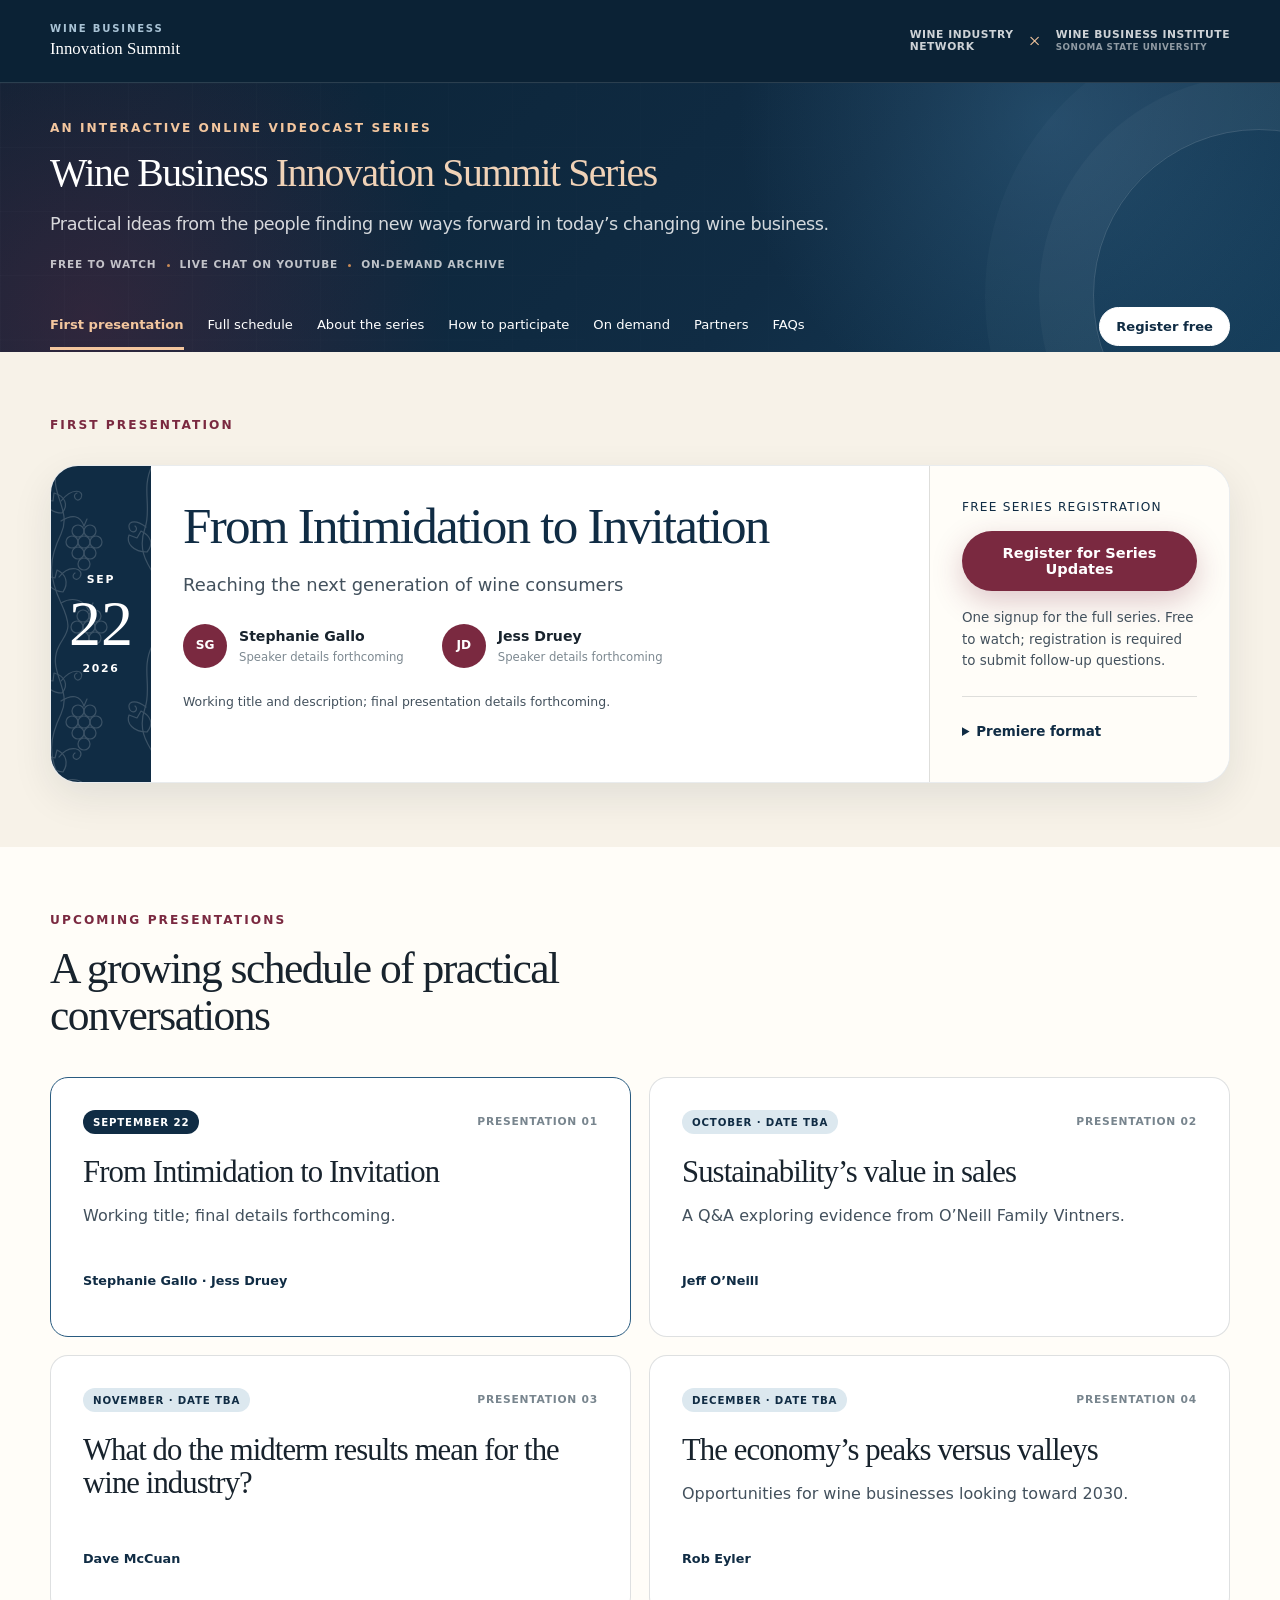
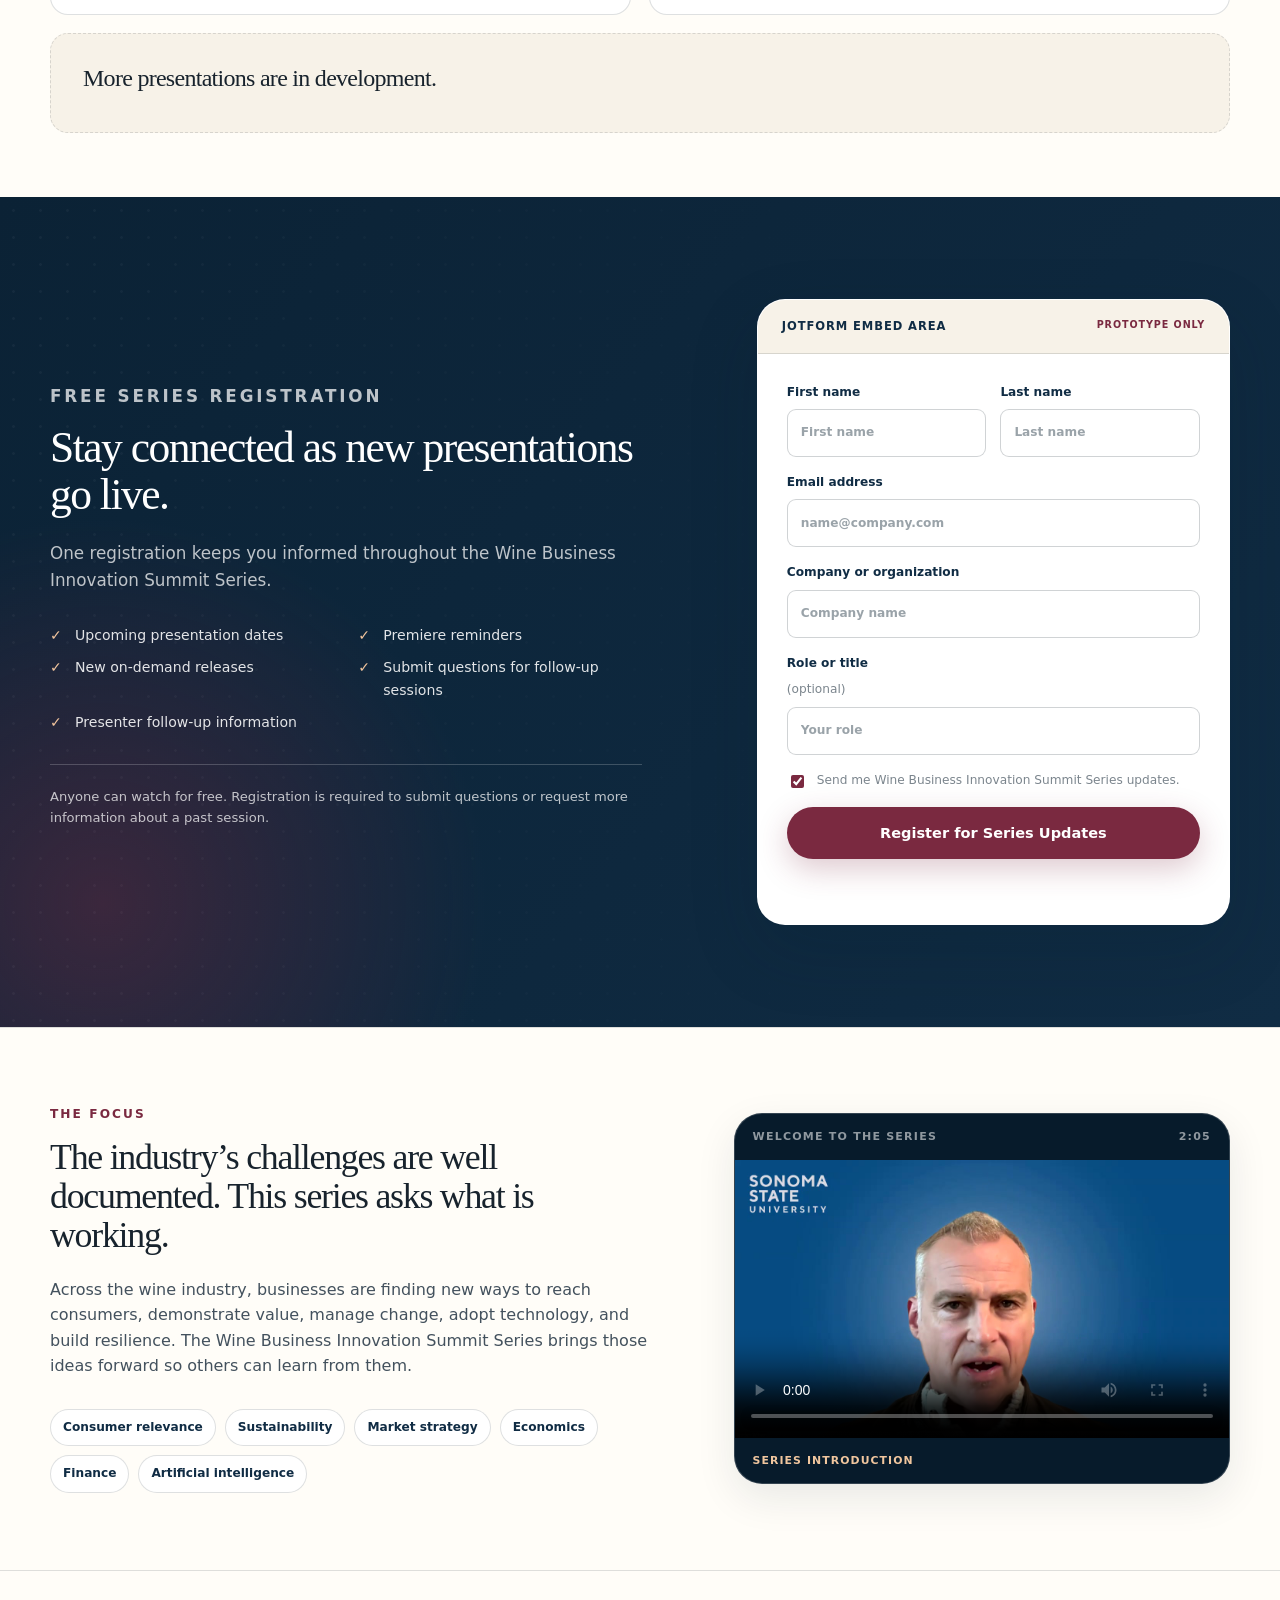
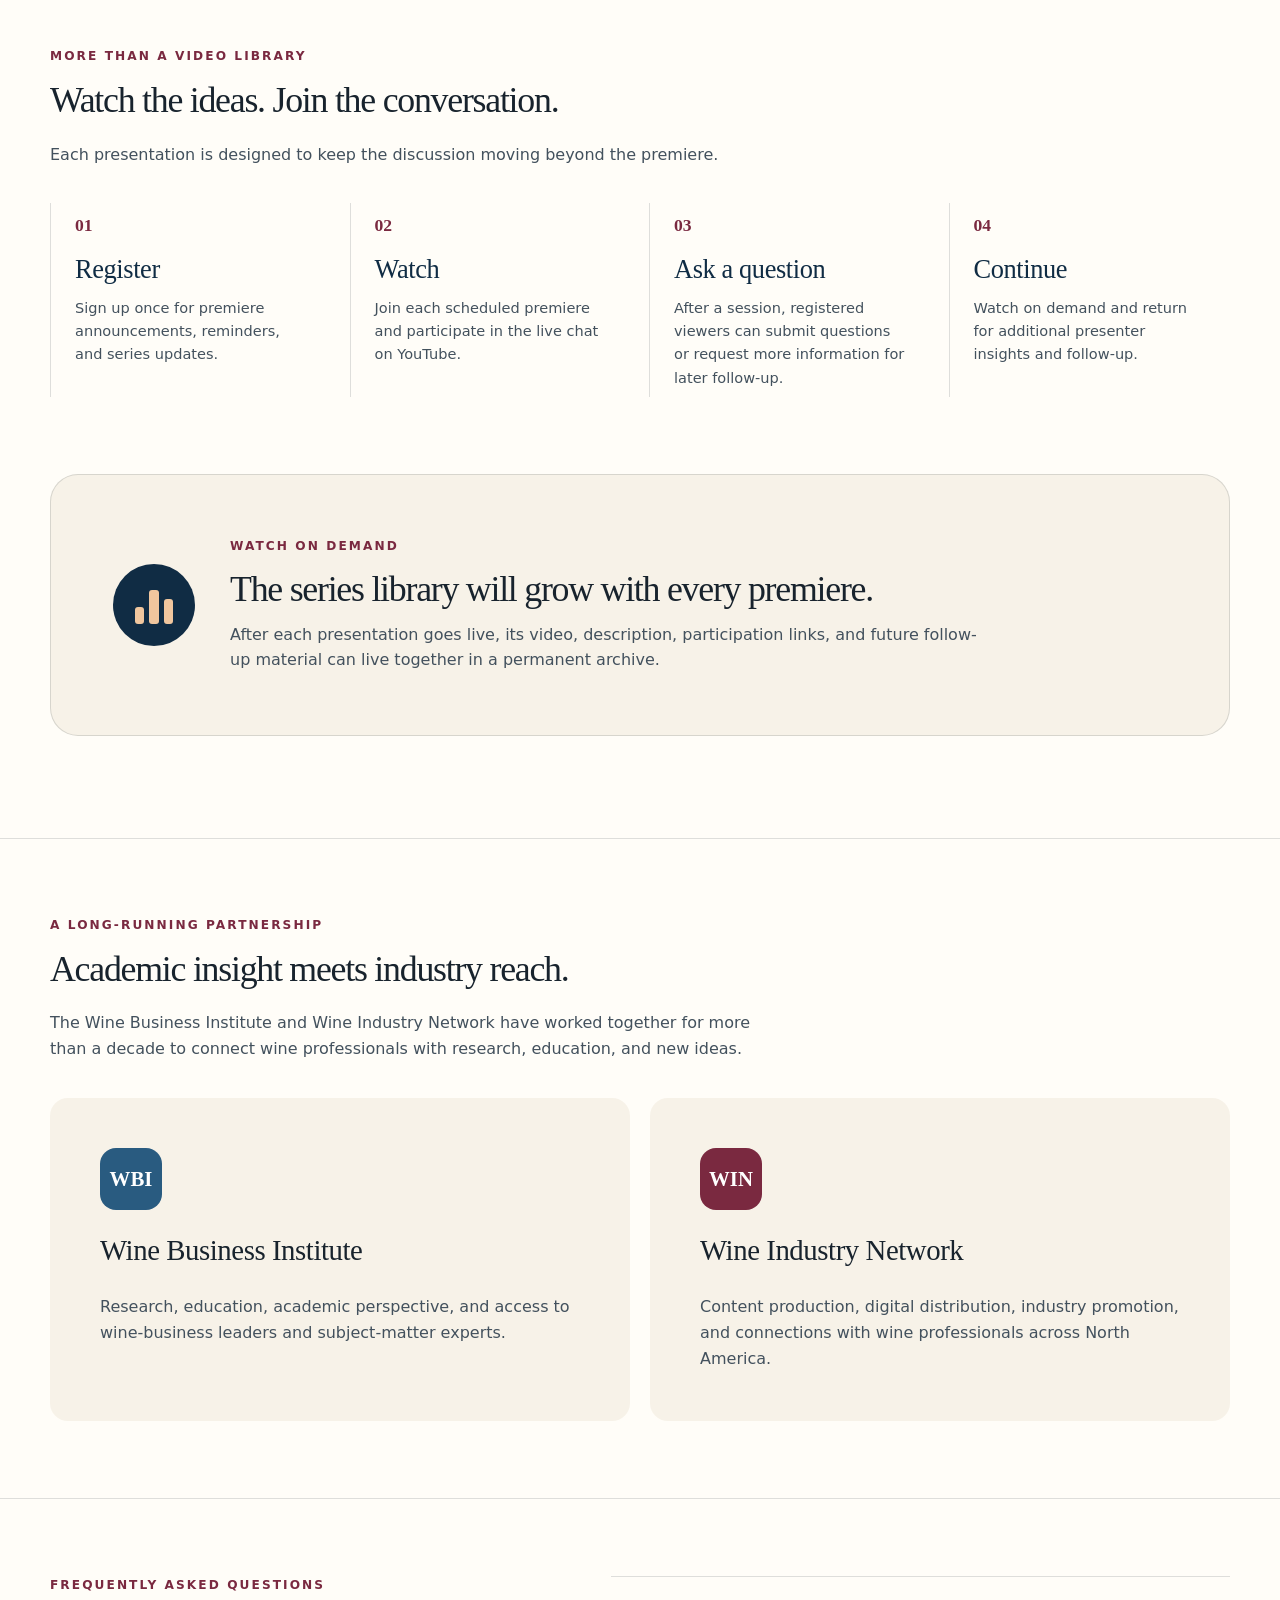
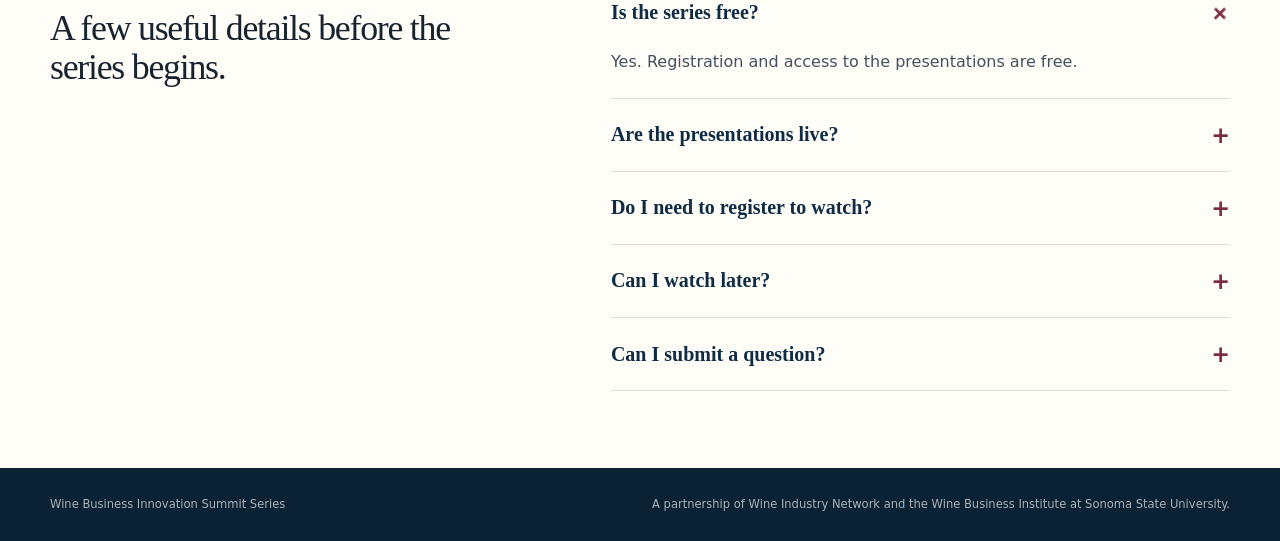
==== commit a73dd539: "Publish updated program layout and registration guidance" ====
--- a/index.html
+++ b/index.html
@@ -8,7 +8,7 @@
   <link rel="stylesheet" href="assets/css/styles.css">
   <script defer src="assets/js/main.js"></script>
 </head>
-<body>
+<body class="page--program-first">
   <a class="skip-link" href="#main-content">Skip to content</a>
 
   <header class="site-header" aria-label="Site header">
@@ -24,7 +24,6 @@
         <span class="wordmark wordmark--wbi">Wine Business Institute<br><small>Sonoma State University</small></span>
       </div>
 
-      <a class="button button--compact button--light" href="#register">Register Free</a>
     </div>
   </header>
 
@@ -34,14 +33,8 @@
       <div class="shell hero__grid">
         <div class="hero__content">
           <p class="eyebrow eyebrow--light">An interactive online videocast series</p>
-          <h1 id="hero-title">Wine Business<br><span>Innovation Summit Series</span></h1>
+          <h1 id="hero-title">Wine Business <span>Innovation Summit Series</span></h1>
           <p class="hero__lead">Practical ideas from the people finding new ways forward in today’s changing wine business.</p>
-          <p class="hero__copy">Join industry leaders, researchers, and innovators for prerecorded presentations that premiere with live audience chat, then remain available to watch on demand.</p>
-
-          <div class="hero__actions" aria-label="Primary actions">
-            <a class="button button--primary" href="#register">Register for Series Updates</a>
-            <a class="button button--ghost" href="#schedule">Explore the Schedule</a>
-          </div>
 
           <ul class="hero__facts" aria-label="Series facts">
             <li>Free to watch</li>
@@ -50,41 +43,173 @@
           </ul>
         </div>
 
-        <div class="hero__media">
-          <div class="video-frame">
-            <div class="video-frame__topline">
-              <span>Welcome to the series</span>
-              <span>2:05</span>
-            </div>
-            <video controls preload="metadata" poster="assets/images/teaser-poster.jpg">
-              <source src="assets/video/innovation-summit-series-welcome.mp4" type="video/mp4">
-              Your browser does not support embedded video.
-            </video>
-            <div class="video-frame__caption">
-              <span class="video-frame__caption-label">Series introduction</span>
-            </div>
-          </div>
-          <p class="hero__media-note">Presented by the Wine Business Institute at Sonoma State University and Wine Industry Network.</p>
-        </div>
-      </div>
-    </section>
-
-    <section class="signal-bar" aria-label="Series launch information">
-      <div class="shell signal-bar__inner">
-        <div>
-          <span class="signal-bar__label">Series begins</span>
-          <strong>September 22, 2026</strong>
-        </div>
-        <div>
-          <span class="signal-bar__label">Register once</span>
-          <strong>Stay informed throughout the series</strong>
-        </div>
-        <a href="#register">Get premiere reminders <span aria-hidden="true">→</span></a>
-      </div>
-    </section>
-
-    <section class="section section--intro" aria-labelledby="working-title">
+      </div>
+    </section>
+
+    <nav class="program-nav" aria-label="Explore the series" data-program-nav>
+      <div class="shell program-nav__inner">
+        <div class="program-nav__links">
+          <a href="#first-presentation" aria-current="location">First presentation</a>
+          <a href="#schedule">Full schedule</a>
+          <a href="#about-series">About the series</a>
+          <a href="#participation">How to participate</a>
+          <a href="#archive">On demand</a>
+          <a href="#partners">Partners</a>
+          <a href="#faq">FAQs</a>
+        </div>
+        <a class="program-nav__register" href="#register">Register free</a>
+      </div>
+    </nav>
+
+    <section class="section section--feature" id="first-presentation" aria-labelledby="featured-title">
+      <div class="shell">
+        <div class="section-topline">
+          <div>
+            <p class="eyebrow">First presentation</p>
+          </div>
+        </div>
+
+        <article class="feature-card">
+          <div class="feature-card__date" aria-label="September 22, 2026">
+            <span>SEP</span>
+            <strong>22</strong>
+            <small>2026</small>
+          </div>
+
+          <div class="feature-card__body">
+            <h2 id="featured-title">From Intimidation to Invitation</h2>
+            <p class="feature-card__subtitle">Reaching the next generation of wine consumers</p>
+
+            <div class="speakers" aria-label="Featured speakers">
+              <div class="speaker">
+                <span class="speaker__avatar" aria-hidden="true">SG</span>
+                <span><strong>Stephanie Gallo</strong><small>Speaker details forthcoming</small></span>
+              </div>
+              <div class="speaker">
+                <span class="speaker__avatar" aria-hidden="true">JD</span>
+                <span><strong>Jess Druey</strong><small>Speaker details forthcoming</small></span>
+              </div>
+            </div>
+            <p class="feature-card__provisional">Working title and description; final presentation details forthcoming.</p>
+          </div>
+
+          <div class="feature-card__aside">
+            <p class="feature-card__signup">Free series registration</p>
+            <a class="button button--primary" href="#register">Register for Series Updates</a>
+            <p class="feature-card__signup-note">One signup for the full series. Free to watch; registration is required to submit follow-up questions.</p>
+            <details class="format-details">
+              <summary>Premiere format</summary>
+            <ul>
+              <li>Prerecorded presentation</li>
+              <li>Scheduled premiere</li>
+              <li>Live audience chat on YouTube</li>
+              <li>Available on demand afterward</li>
+            </ul>
+            </details>
+          </div>
+        </article>
+      </div>
+    </section>
+
+    <section class="section section--schedule" id="schedule" aria-labelledby="schedule-title">
+      <div class="shell">
+        <div class="section-topline section-topline--schedule">
+          <div>
+            <p class="eyebrow">Upcoming presentations</p>
+            <h2 id="schedule-title">A growing schedule of practical conversations</h2>
+          </div>
+        </div>
+
+        <div class="schedule-grid">
+          <article class="session-card session-card--first">
+            <div class="session-card__meta">
+              <span class="status-pill status-pill--date">September 22</span>
+              <span>Presentation 01</span>
+            </div>
+            <h3>From Intimidation to Invitation</h3>
+            <p class="session-card__subtitle">Working title; final details forthcoming.</p>
+            <p class="session-card__speaker">Stephanie Gallo · Jess Druey</p>
+          </article>
+
+          <article class="session-card">
+            <div class="session-card__meta">
+              <span class="status-pill">October · Date TBA</span>
+              <span>Presentation 02</span>
+            </div>
+            <h3>Sustainability’s value in sales</h3>
+            <p class="session-card__subtitle">A Q&amp;A exploring evidence from O’Neill Family Vintners.</p>
+            <p class="session-card__speaker">Jeff O’Neill</p>
+          </article>
+
+          <article class="session-card">
+            <div class="session-card__meta">
+              <span class="status-pill">November · Date TBA</span>
+              <span>Presentation 03</span>
+            </div>
+            <h3>What do the midterm results mean for the wine industry?</h3>
+            <p class="session-card__speaker">Dave McCuan</p>
+          </article>
+
+          <article class="session-card">
+            <div class="session-card__meta">
+              <span class="status-pill">December · Date TBA</span>
+              <span>Presentation 04</span>
+            </div>
+            <h3>The economy’s peaks versus valleys</h3>
+            <p class="session-card__subtitle">Opportunities for wine businesses looking toward 2030.</p>
+            <p class="session-card__speaker">Rob Eyler</p>
+          </article>
+
+          <article class="session-card session-card--add">
+            <div>
+              <span class="session-card__plus" aria-hidden="true">+</span>
+              <h3>More presentations are in development.</h3>
+            </div>
+          </article>
+        </div>
+      </div>
+    </section>
+
+    <section class="section section--registration" id="register" aria-labelledby="register-title">
+      <div class="shell registration-grid">
+        <div class="registration-copy">
+          <p class="eyebrow eyebrow--light">Free series registration</p>
+          <h2 id="register-title">Stay connected as new presentations go live.</h2>
+          <p>One registration keeps you informed throughout the Wine Business Innovation Summit Series.</p>
+          <ul class="check-list">
+            <li>Upcoming presentation dates</li>
+            <li>Premiere reminders</li>
+            <li>New on-demand releases</li>
+            <li>Submit questions for follow-up sessions</li>
+            <li>Presenter follow-up information</li>
+          </ul>
+          <p class="registration-copy__note">Anyone can watch for free. Registration is required to submit questions or request more information about a past session.</p>
+        </div>
+
+        <div class="form-shell" aria-label="Registration form prototype">
+          <div class="form-shell__header">
+            <span>Jotform embed area</span>
+            <small>Prototype only</small>
+          </div>
+          <form class="prototype-form" data-prototype-form>
+            <div class="field-row">
+              <label>First name<input type="text" name="first-name" autocomplete="given-name" placeholder="First name"></label>
+              <label>Last name<input type="text" name="last-name" autocomplete="family-name" placeholder="Last name"></label>
+            </div>
+            <label>Email address<input type="email" name="email" autocomplete="email" placeholder="name@company.com"></label>
+            <label>Company or organization<input type="text" name="company" autocomplete="organization" placeholder="Company name"></label>
+            <label>Role or title <span>(optional)</span><input type="text" name="title" autocomplete="organization-title" placeholder="Your role"></label>
+            <label class="checkbox-field"><input type="checkbox" checked> <span>Send me Wine Business Innovation Summit Series updates.</span></label>
+            <button class="button button--primary button--full" type="submit">Register for Series Updates</button>
+            <p class="form-message" aria-live="polite"></p>
+          </form>
+        </div>
+      </div>
+    </section>
+
+    <section class="section section--intro" id="about-series" aria-labelledby="working-title">
       <div class="shell intro-grid">
+        <div class="series-background">
         <div class="section-heading">
           <p class="eyebrow">The focus</p>
           <h2 id="working-title">The industry’s challenges are well documented. This series asks what is working.</h2>
@@ -100,58 +225,26 @@
             <span>Artificial intelligence</span>
           </div>
         </div>
-      </div>
-    </section>
-
-    <section class="section section--feature" aria-labelledby="featured-title">
-      <div class="shell">
-        <div class="section-topline">
-          <div>
-            <p class="eyebrow">First presentation</p>
-            <h2 id="featured-title">Launching September 22</h2>
-          </div>
-          <span class="status-pill status-pill--open">Registration open</span>
-        </div>
-
-        <article class="feature-card">
-          <div class="feature-card__date" aria-label="September 22, 2026">
-            <span>SEP</span>
-            <strong>22</strong>
-            <small>2026</small>
-          </div>
-
-          <div class="feature-card__body">
-            <p class="feature-card__label">From Intimidation to Invitation</p>
-            <h3>Reaching the next generation of wine consumers</h3>
-            <p>This working title and description are placeholders until the final presentation language is confirmed by the partners.</p>
-
-            <div class="speakers" aria-label="Featured speakers">
-              <div class="speaker">
-                <span class="speaker__avatar" aria-hidden="true">SG</span>
-                <span><strong>Stephanie Gallo</strong><small>Speaker details forthcoming</small></span>
-              </div>
-              <div class="speaker">
-                <span class="speaker__avatar" aria-hidden="true">JD</span>
-                <span><strong>Jess Druey</strong><small>Speaker details forthcoming</small></span>
-              </div>
-            </div>
-          </div>
-
-          <div class="feature-card__aside">
-            <p><strong>Premiere format</strong></p>
-            <ul>
-              <li>Prerecorded presentation</li>
-              <li>Scheduled premiere</li>
-              <li>Live audience chat on YouTube</li>
-              <li>Available on demand afterward</li>
-            </ul>
-            <a class="button button--dark" href="#register">Register for Updates</a>
-          </div>
-        </article>
-      </div>
-    </section>
-
-    <section class="section section--process" aria-labelledby="process-title">
+        </div>
+        <div class="hero__media">
+          <div class="video-frame">
+            <div class="video-frame__topline">
+              <span>Welcome to the series</span>
+              <span>2:05</span>
+            </div>
+            <video controls preload="metadata" poster="assets/images/teaser-poster.jpg">
+              <source src="assets/video/innovation-summit-series-welcome.mp4" type="video/mp4">
+              Your browser does not support embedded video.
+            </video>
+            <div class="video-frame__caption">
+              <span class="video-frame__caption-label">Series introduction</span>
+            </div>
+          </div>
+        </div>
+      </div>
+    </section>
+
+    <section class="section section--process" id="participation" aria-labelledby="process-title">
       <div class="shell">
         <div class="section-heading section-heading--centered">
           <p class="eyebrow">More than a video library</p>
@@ -172,8 +265,8 @@
           </li>
           <li class="process-card">
             <span class="process-card__number">03</span>
-            <h3>Participate</h3>
-            <p>Respond to questions posed during the presentation and submit your own.</p>
+            <h3>Ask a question</h3>
+            <p>After a session, registered viewers can submit questions or request more information for later follow-up.</p>
           </li>
           <li class="process-card">
             <span class="process-card__number">04</span>
@@ -184,110 +277,6 @@
       </div>
     </section>
 
-    <section class="section section--registration" id="register" aria-labelledby="register-title">
-      <div class="shell registration-grid">
-        <div class="registration-copy">
-          <p class="eyebrow eyebrow--light">Free series registration</p>
-          <h2 id="register-title">Stay connected as new presentations go live.</h2>
-          <p>One registration keeps you informed throughout the Wine Business Innovation Summit Series.</p>
-          <ul class="check-list">
-            <li>Upcoming presentation dates</li>
-            <li>Premiere reminders</li>
-            <li>New on-demand releases</li>
-            <li>Audience participation opportunities</li>
-            <li>Presenter follow-up information</li>
-          </ul>
-          <p class="registration-copy__note">Registration is encouraged, but it is not required to watch the presentations.</p>
-        </div>
-
-        <div class="form-shell" aria-label="Registration form prototype">
-          <div class="form-shell__header">
-            <span>Jotform embed area</span>
-            <small>Prototype only</small>
-          </div>
-          <form class="prototype-form" data-prototype-form>
-            <div class="field-row">
-              <label>First name<input type="text" name="first-name" autocomplete="given-name" placeholder="First name"></label>
-              <label>Last name<input type="text" name="last-name" autocomplete="family-name" placeholder="Last name"></label>
-            </div>
-            <label>Email address<input type="email" name="email" autocomplete="email" placeholder="name@company.com"></label>
-            <label>Company or organization<input type="text" name="company" autocomplete="organization" placeholder="Company name"></label>
-            <label>Role or title <span>(optional)</span><input type="text" name="title" autocomplete="organization-title" placeholder="Your role"></label>
-            <label class="checkbox-field"><input type="checkbox" checked> <span>Send me Wine Business Innovation Summit Series updates.</span></label>
-            <button class="button button--primary button--full" type="submit">Register for Series Updates</button>
-            <p class="form-message" aria-live="polite"></p>
-          </form>
-        </div>
-      </div>
-    </section>
-
-    <section class="section section--schedule" id="schedule" aria-labelledby="schedule-title">
-      <div class="shell">
-        <div class="section-topline section-topline--schedule">
-          <div>
-            <p class="eyebrow">Upcoming presentations</p>
-            <h2 id="schedule-title">A growing schedule of practical conversations</h2>
-          </div>
-          <p>Only confirmed sessions need to appear at launch. New cards can be added as details are finalized.</p>
-        </div>
-
-        <div class="schedule-grid">
-          <article class="session-card session-card--featured">
-            <div class="session-card__meta">
-              <span class="status-pill status-pill--date">September 22</span>
-              <span>Presentation 01</span>
-            </div>
-            <h3>From Intimidation to Invitation</h3>
-            <p class="session-card__subtitle">Working presentation language pending confirmation.</p>
-            <p class="session-card__speaker">Stephanie Gallo · Jess Druey</p>
-            <a href="#register">Register for updates <span aria-hidden="true">→</span></a>
-          </article>
-
-          <article class="session-card">
-            <div class="session-card__meta">
-              <span class="status-pill">October · Date TBA</span>
-              <span>Presentation 02</span>
-            </div>
-            <h3>Sustainability’s value in sales</h3>
-            <p class="session-card__subtitle">A Q&amp;A exploring evidence from O’Neill Family Vintners.</p>
-            <p class="session-card__speaker">Jeff O’Neill</p>
-            <a href="#register">Notify me <span aria-hidden="true">→</span></a>
-          </article>
-
-          <article class="session-card">
-            <div class="session-card__meta">
-              <span class="status-pill">November · Date TBA</span>
-              <span>Presentation 03</span>
-            </div>
-            <h3>What do the midterm results mean for the wine industry?</h3>
-            <p class="session-card__subtitle">Details and premiere timing will be added when confirmed.</p>
-            <p class="session-card__speaker">Dave McCuan</p>
-            <a href="#register">Notify me <span aria-hidden="true">→</span></a>
-          </article>
-
-          <article class="session-card">
-            <div class="session-card__meta">
-              <span class="status-pill">December · Date TBA</span>
-              <span>Presentation 04</span>
-            </div>
-            <h3>The economy’s peaks versus valleys</h3>
-            <p class="session-card__subtitle">Opportunities for wine businesses looking toward 2030.</p>
-            <p class="session-card__speaker">Rob Eyler</p>
-            <a href="#register">Notify me <span aria-hidden="true">→</span></a>
-          </article>
-
-          <article class="session-card session-card--add">
-            <div>
-              <span class="session-card__plus" aria-hidden="true">+</span>
-              <h3>More presentations are in development.</h3>
-              <p>Future sessions can be added without restructuring the page.</p>
-            </div>
-            <a href="#register">Keep me informed <span aria-hidden="true">→</span></a>
-          </article>
-        </div>
-      </div>
-    </section>
-
     <section class="section section--archive" id="archive" aria-labelledby="archive-title">
       <div class="shell archive-panel">
         <div class="archive-panel__icon" aria-hidden="true">
@@ -298,11 +287,10 @@
           <h2 id="archive-title">The series library will grow with every premiere.</h2>
           <p>After each presentation goes live, its video, description, participation links, and future follow-up material can live together in a permanent archive.</p>
         </div>
-        <a class="button button--outline" href="#register">Get Release Updates</a>
-      </div>
-    </section>
-
-    <section class="section section--partners" aria-labelledby="partners-title">
+      </div>
+    </section>
+
+    <section class="section section--partners" id="partners" aria-labelledby="partners-title">
       <div class="shell">
         <div class="section-heading section-heading--centered">
           <p class="eyebrow">A long-running partnership</p>
@@ -325,12 +313,11 @@
       </div>
     </section>
 
-    <section class="section section--faq" aria-labelledby="faq-title">
+    <section class="section section--faq" id="faq" aria-labelledby="faq-title">
       <div class="shell faq-grid">
         <div>
           <p class="eyebrow">Frequently asked questions</p>
           <h2 id="faq-title">A few useful details before the series begins.</h2>
-          <p>These answers can be updated as the premiere schedule and audience follow-up process are finalized.</p>
         </div>
 
         <div class="accordion" data-accordion>
@@ -344,7 +331,7 @@
           </article>
           <article class="accordion__item">
             <h3><button type="button" aria-expanded="false">Do I need to register to watch?<span aria-hidden="true">+</span></button></h3>
-            <div class="accordion__panel" hidden><p>No. Registration is encouraged so viewers receive premiere reminders, new-release updates, participation opportunities, and follow-up information.</p></div>
+            <div class="accordion__panel" hidden><p>No. Anyone can watch for free. Registration provides series updates and is required to submit questions for follow-up sessions.</p></div>
           </article>
           <article class="accordion__item">
             <h3><button type="button" aria-expanded="false">Can I watch later?<span aria-hidden="true">+</span></button></h3>
@@ -352,21 +339,12 @@
           </article>
           <article class="accordion__item">
             <h3><button type="button" aria-expanded="false">Can I submit a question?<span aria-hidden="true">+</span></button></h3>
-            <div class="accordion__panel" hidden><p>Yes. Presentation pages will offer opportunities to respond to questions and submit questions for later presenter follow-up.</p></div>
-          </article>
-        </div>
-      </div>
-    </section>
-
-    <section class="final-cta" aria-labelledby="final-cta-title">
-      <div class="shell final-cta__inner">
-        <div>
-          <p class="eyebrow eyebrow--light">The conversation begins September 22</p>
-          <h2 id="final-cta-title">Register once. Follow the full series.</h2>
-        </div>
-        <a class="button button--primary" href="#register">Register Free</a>
-      </div>
-    </section>
+            <div class="accordion__panel" hidden><p>Yes. Registered viewers can submit questions or request more information about a past presentation for consideration in a follow-up session. This is separate from the live audience chat during the premiere.</p></div>
+          </article>
+        </div>
+      </div>
+    </section>
+
   </main>
 
   <footer class="site-footer">
@@ -376,6 +354,5 @@
     </div>
   </footer>
 
-  <a class="mobile-register" href="#register">Register Free</a>
 </body>
 </html>
--- a/assets/css/styles.css
+++ b/assets/css/styles.css
@@ -27,6 +27,25 @@
   --radius-lg: 28px;
   --shell: 1180px;
   --section-space: clamp(72px, 8vw, 120px);
+  --program-space: clamp(48px, 5vw, 72px);
+  --background-space: clamp(56px, 6vw, 88px);
+  --program-card-space: 32px;
+  --program-gap: 32px;
+  --program-nav-height: 48px;
+  --program-nav-highlight: #f3c69e;
+  --date-texture-opacity: 0.18;
+  --date-texture-size: 120px 180px;
+  --hero-banner-background:
+    radial-gradient(circle at 82% 14%, rgba(66, 121, 160, 0.35), transparent 29%),
+    radial-gradient(circle at 7% 88%, rgba(122, 41, 64, 0.32), transparent 30%),
+    linear-gradient(132deg, var(--navy-deep), var(--navy) 62%, #163e5b);
+  --hero-grid-background:
+    linear-gradient(rgba(255, 255, 255, 0.045) 1px, transparent 1px),
+    linear-gradient(90deg, rgba(255, 255, 255, 0.045) 1px, transparent 1px);
+  --hero-ring-size: 330px;
+  --hero-ring-right: -145px;
+  --hero-ring-overhang: 160px;
+  --hero-ring-shadow: 0 0 0 54px rgba(255, 255, 255, 0.03), 0 0 0 108px rgba(255, 255, 255, 0.025);
   --serif: Georgia, "Times New Roman", serif;
   --sans: Inter, ui-sans-serif, system-ui, -apple-system, BlinkMacSystemFont, "Segoe UI", sans-serif;
 }
@@ -237,7 +256,7 @@
 .header-inner {
   display: grid;
   min-height: 82px;
-  grid-template-columns: 1fr auto 1fr;
+  grid-template-columns: 1fr auto;
   gap: 24px;
   align-items: center;
 }
@@ -269,6 +288,7 @@
 }
 
 .partner-lockup {
+  justify-self: end;
   display: flex;
   gap: 15px;
   align-items: center;
@@ -301,19 +321,14 @@
   overflow: hidden;
   padding-block: clamp(70px, 9vw, 138px);
   color: var(--white);
-  background:
-    radial-gradient(circle at 82% 14%, rgba(66, 121, 160, 0.35), transparent 29%),
-    radial-gradient(circle at 7% 88%, rgba(122, 41, 64, 0.32), transparent 30%),
-    linear-gradient(132deg, var(--navy-deep), var(--navy) 62%, #163e5b);
+  background: var(--hero-banner-background);
 }
 
 .hero__texture {
   position: absolute;
   inset: 0;
   opacity: 0.44;
-  background-image:
-    linear-gradient(rgba(255, 255, 255, 0.045) 1px, transparent 1px),
-    linear-gradient(90deg, rgba(255, 255, 255, 0.045) 1px, transparent 1px);
+  background-image: var(--hero-grid-background);
   background-size: 64px 64px;
   mask-image: linear-gradient(to right, rgba(0, 0, 0, 0.9), transparent 85%);
 }
@@ -321,13 +336,13 @@
 .hero::after {
   content: "";
   position: absolute;
-  width: 330px;
-  height: 330px;
-  right: -145px;
-  bottom: -160px;
+  width: var(--hero-ring-size);
+  height: var(--hero-ring-size);
+  right: var(--hero-ring-right);
+  bottom: calc(-1 * var(--hero-ring-overhang));
   border: 1px solid rgba(255, 255, 255, 0.15);
   border-radius: 50%;
-  box-shadow: 0 0 0 54px rgba(255, 255, 255, 0.03), 0 0 0 108px rgba(255, 255, 255, 0.025);
+  box-shadow: var(--hero-ring-shadow);
 }
 
 .hero__grid {
@@ -595,6 +610,9 @@
 }
 
 .feature-card__date {
+  position: relative;
+  overflow: hidden;
+  isolation: isolate;
   display: flex;
   flex-direction: column;
   align-items: center;
@@ -602,6 +620,16 @@
   padding: 30px 22px;
   color: var(--white);
   background: var(--navy);
+}
+
+.feature-card__date::before {
+  content: "";
+  position: absolute;
+  inset: 0;
+  z-index: -1;
+  pointer-events: none;
+  opacity: var(--date-texture-opacity);
+  background: url("../images/grapevine-pattern.svg") center top / var(--date-texture-size) repeat;
 }
 
 .feature-card__date span,
@@ -985,8 +1013,7 @@
 }
 
 .session-card--featured p,
-.session-card--featured .session-card__meta,
-.session-card--featured a {
+.session-card--featured .session-card__meta {
   color: rgba(255, 255, 255, 0.73);
 }
 
@@ -1031,6 +1058,10 @@
   font-size: 0.79rem;
   font-weight: 850;
   text-decoration: none;
+}
+
+.session-card--featured > a {
+  color: var(--white);
 }
 
 .session-card--add {
@@ -1453,6 +1484,10 @@
     font-family: var(--sans);
     font-size: 0.76rem;
     font-weight: 850;
+  }
+
+  .feature-card__date::before {
+    background-position: center 40%;
   }
 
   .feature-card__date span,
@@ -1572,6 +1607,512 @@
   }
 }
 
+/* Second review pass: clear program hierarchy, with all original sections retained. */
+.page--program-first .hero {
+  padding-block: 36px 28px;
+}
+
+.page--program-first .hero__grid {
+  display: block;
+}
+
+.page--program-first .hero__content {
+  max-width: none;
+}
+
+.page--program-first .hero h1 {
+  max-width: none;
+  margin-bottom: 16px;
+  font-size: clamp(2rem, 3.1vw, 2.8rem);
+  letter-spacing: -0.035em;
+}
+
+.page--program-first .hero__lead {
+  max-width: 850px;
+  margin-bottom: 0;
+  color: rgba(255, 255, 255, 0.82);
+  font-size: 1.1rem;
+  font-weight: 500;
+  line-height: 1.5;
+}
+
+.page--program-first .hero__facts {
+  margin-top: 18px;
+  font-size: 0.66rem;
+}
+
+.program-nav {
+  position: sticky;
+  top: 0;
+  z-index: 50;
+  color: var(--white);
+  overflow: clip;
+  background-color: var(--navy-deep);
+  background-position: left bottom;
+}
+
+/* Paint the hero and nav as adjacent slices of the same background. */
+.page--program-first .hero,
+.program-nav {
+  background-image: var(--hero-banner-background);
+  background-size: 100% var(--hero-banner-height, 360px);
+  background-repeat: no-repeat;
+}
+
+.program-nav::before {
+  content: "";
+  position: absolute;
+  inset: 0;
+  pointer-events: none;
+  opacity: 0.44;
+  background-image: var(--hero-grid-background);
+  background-size: 64px 64px;
+  background-position: 0 calc(-1 * var(--hero-banner-offset, 310px));
+  mask-image: linear-gradient(to right, rgba(0, 0, 0, 0.9), transparent 85%);
+}
+
+.program-nav::after {
+  content: "";
+  position: absolute;
+  pointer-events: none;
+  width: var(--hero-ring-size);
+  height: var(--hero-ring-size);
+  right: var(--hero-ring-right);
+  top: calc(var(--hero-ring-overhang) - var(--hero-ring-size));
+  border: 1px solid rgba(255, 255, 255, 0.15);
+  border-radius: 50%;
+  box-shadow: var(--hero-ring-shadow);
+}
+
+.program-nav__inner {
+  position: relative;
+  z-index: 1;
+  display: flex;
+  gap: 24px;
+  align-items: center;
+}
+
+.program-nav__links {
+  position: relative;
+  display: flex;
+  flex: 1;
+  min-width: 0;
+  gap: 24px;
+  overflow-x: auto;
+  scrollbar-width: thin;
+  scrollbar-color: var(--blue) var(--navy-deep);
+}
+
+.program-nav a {
+  display: inline-flex;
+  min-height: var(--program-nav-height);
+  align-items: center;
+  justify-self: start;
+  border-bottom: 3px solid transparent;
+  color: var(--white);
+  font-size: 0.82rem;
+  font-weight: 500;
+  text-decoration: none;
+  flex-shrink: 0;
+  white-space: nowrap;
+}
+
+.program-nav a[aria-current="location"] {
+  border-bottom-color: var(--program-nav-highlight);
+  color: var(--program-nav-highlight);
+  font-weight: 800;
+}
+
+.program-nav a:hover {
+  text-decoration: underline;
+  text-underline-offset: 5px;
+}
+
+.program-nav .program-nav__register {
+  justify-content: center;
+  min-height: 38px;
+  margin-block: 6px;
+  padding: 8px 16px;
+  border: 1px solid var(--white);
+  border-radius: 999px;
+  color: var(--navy);
+  background: var(--white);
+  font-weight: 800;
+}
+
+.program-nav .program-nav__register[aria-current="location"] {
+  border-color: var(--program-nav-highlight);
+  color: var(--navy-deep);
+  background: var(--program-nav-highlight);
+}
+
+.program-nav a:focus-visible {
+  outline-offset: -3px;
+}
+
+.page--program-first .section--feature,
+.page--program-first .section--schedule {
+  padding-block: var(--program-space);
+}
+
+.page--program-first .section--feature .section-topline {
+  margin-bottom: 24px;
+  align-items: center;
+}
+
+.page--program-first .section--feature .eyebrow {
+  margin-bottom: 6px;
+}
+
+.feature-launch {
+  margin: 0;
+  color: var(--ink-soft);
+  font-size: 0.95rem;
+}
+
+.page--program-first .feature-card {
+  grid-template-columns: 100px minmax(0, 1fr) 300px;
+}
+
+.page--program-first .feature-card__body,
+.page--program-first .feature-card__aside {
+  padding: var(--program-card-space);
+}
+
+.page--program-first .feature-card__body h2 {
+  margin-bottom: 18px;
+  color: var(--navy);
+  font-size: clamp(2.25rem, 4vw, 3.5rem);
+}
+
+.feature-card__subtitle {
+  font-size: 1.12rem;
+}
+
+.page--program-first .speakers {
+  margin-top: 24px;
+}
+
+.feature-card__provisional {
+  margin: 24px 0 0;
+  color: var(--ink-soft);
+  font-size: 0.78rem;
+}
+
+.page--program-first .feature-card__aside {
+  background: var(--paper);
+}
+
+.page--program-first .feature-card__aside .feature-card__signup {
+  margin-bottom: 14px;
+  font-size: 0.76rem;
+}
+
+.page--program-first .feature-card__aside .feature-card__signup-note {
+  margin: 16px 0 24px;
+  color: var(--ink-soft);
+  font-size: 0.84rem;
+  letter-spacing: normal;
+  text-transform: none;
+}
+
+.format-details {
+  padding-top: 16px;
+  border-top: 1px solid var(--line);
+}
+
+.format-details summary {
+  padding-block: 8px;
+  color: var(--navy);
+  font-size: 0.84rem;
+  font-weight: 750;
+  cursor: pointer;
+}
+
+.format-details summary:focus-visible {
+  outline: 3px solid var(--copper);
+  outline-offset: 3px;
+}
+
+.page--program-first .format-details ul {
+  margin: 8px 0 0;
+}
+
+.page--program-first .signal-bar {
+  border-bottom: 1px solid var(--line);
+  color: var(--navy);
+  background: var(--paper);
+}
+
+.page--program-first .signal-bar__inner {
+  min-height: 84px;
+  grid-template-columns: 0.7fr 1.4fr;
+}
+
+.page--program-first .signal-bar__label {
+  color: var(--ink-soft);
+}
+
+.page--program-first .signal-bar a {
+  color: var(--wine);
+}
+
+.page--program-first .section--schedule h2,
+.page--program-first .registration-copy h2 {
+  font-size: clamp(2rem, 3.4vw, 3rem);
+}
+
+.page--program-first .session-card {
+  min-height: 260px;
+  padding: var(--program-card-space);
+}
+
+.page--program-first .session-card h3 {
+  font-size: clamp(1.65rem, 2.4vw, 2.1rem);
+}
+
+.page--program-first .session-card__meta {
+  margin-bottom: 22px;
+}
+
+.page--program-first .session-card--first {
+  border-color: var(--blue);
+}
+
+.page--program-first .session-card--add {
+  min-height: auto;
+  grid-column: 1 / -1;
+  flex-direction: row;
+  gap: var(--program-gap);
+  justify-content: space-between;
+  text-align: left;
+}
+
+.page--program-first .session-card--add h3 {
+  max-width: none;
+  margin-bottom: 8px;
+  font-size: 1.5rem;
+}
+
+.page--program-first .session-card--add p {
+  margin-bottom: 0;
+}
+
+.page--program-first .session-card__plus {
+  display: none;
+}
+
+.page--program-first .archive-panel {
+  grid-template-columns: auto minmax(0, 1fr);
+}
+
+.page--program-first .section--intro,
+.page--program-first .section--process,
+.page--program-first .section--partners,
+.page--program-first .section--faq {
+  padding-block: var(--background-space);
+  border-top: 1px solid var(--line);
+  background: var(--paper);
+}
+
+.page--program-first .intro-grid {
+  grid-template-columns: minmax(0, 1.1fr) minmax(320px, 0.9fr);
+  gap: clamp(40px, 6vw, 80px);
+  align-items: center;
+}
+
+.page--program-first .section--intro h2,
+.page--program-first .section--process h2,
+.page--program-first .section--partners h2,
+.page--program-first .section--faq h2,
+.page--program-first .archive-panel h2 {
+  font-size: clamp(1.85rem, 2.8vw, 2.5rem);
+}
+
+.page--program-first .intro-copy {
+  padding-top: 0;
+}
+
+.page--program-first .intro-copy > p {
+  font-size: 1rem;
+}
+
+.series-background__format {
+  margin: 24px 0 0;
+  font-size: 0.94rem;
+}
+
+.page--program-first .hero__media-note {
+  color: var(--ink-soft);
+}
+
+.page--program-first .hero__media .video-frame {
+  box-shadow: var(--shadow-soft);
+}
+
+.page--program-first .section--process .section-heading,
+.page--program-first .section--partners .section-heading {
+  margin-inline: 0;
+  text-align: left;
+}
+
+.page--program-first .section-heading--centered > p:last-child {
+  margin-inline: 0;
+}
+
+.page--program-first .process-grid {
+  margin-top: 36px;
+}
+
+.page--program-first .process-card {
+  min-height: auto;
+  padding: 8px 24px;
+  border: 0;
+  border-left: 1px solid var(--line);
+  border-radius: 0;
+  background: transparent;
+}
+
+.page--program-first .process-card::after {
+  display: none;
+}
+
+.page--program-first .process-card__number {
+  margin-bottom: 16px;
+}
+
+.page--program-first .partner-grid {
+  max-width: none;
+  margin-top: 36px;
+}
+
+.page--program-first .partner-card {
+  background: var(--cream);
+}
+
+.page--program-first .final-cta {
+  color: var(--navy);
+  background: var(--cream);
+}
+
+.page--program-first .final-cta h2 {
+  color: var(--navy);
+  font-size: clamp(2rem, 3vw, 2.8rem);
+}
+
+.page--program-first .final-cta .eyebrow {
+  color: var(--wine);
+}
+
+.page--program-first .final-cta .button--primary {
+  color: var(--white);
+  background: var(--wine);
+}
+
+@media (max-width: 980px) {
+  .page--program-first .feature-card {
+    grid-template-columns: 90px minmax(0, 1fr);
+  }
+
+  .page--program-first .feature-card__aside {
+    align-items: flex-start;
+  }
+
+  .page--program-first .feature-card__signup-note {
+    max-width: 460px;
+  }
+
+  .format-details {
+    width: 100%;
+  }
+
+  .page--program-first .intro-grid {
+    grid-template-columns: 1fr;
+  }
+
+  .page--program-first .hero__media {
+    width: min(100%, 560px);
+  }
+}
+
+@media (max-width: 720px) {
+  :root {
+    --program-space: 40px;
+    --background-space: 56px;
+    --program-card-space: 24px;
+    --program-gap: 24px;
+  }
+
+  .page--program-first .hero {
+    padding-block: 28px 20px;
+  }
+
+  .page--program-first .hero h1 {
+    font-size: 2rem;
+  }
+
+  .page--program-first .hero__lead {
+    font-size: 1rem;
+  }
+
+  .program-nav__inner {
+    gap: 12px;
+  }
+
+  .program-nav__links {
+    gap: 20px;
+  }
+
+  .program-nav a {
+    font-size: 0.74rem;
+  }
+
+  .page--program-first .section--feature .section-topline {
+    display: flex;
+    flex-wrap: wrap;
+    gap: 14px;
+  }
+
+  .page--program-first .section--feature .status-pill {
+    margin: 0;
+  }
+
+  .page--program-first .feature-card {
+    grid-template-columns: minmax(0, 1fr);
+  }
+
+  .page--program-first .feature-card__body h2 {
+    font-size: 2.25rem;
+  }
+
+  .page--program-first .feature-card__aside > .button {
+    width: 100%;
+  }
+
+  .page--program-first .signal-bar__inner > div:nth-child(2) {
+    border-color: var(--line);
+  }
+
+  .page--program-first .signal-bar__inner,
+  .page--program-first .archive-panel {
+    grid-template-columns: minmax(0, 1fr);
+  }
+
+  .page--program-first .site-footer {
+    padding-bottom: 27px;
+  }
+
+  .page--program-first .session-card--add {
+    flex-direction: column;
+    align-items: flex-start;
+    gap: 12px;
+  }
+
+  .page--program-first .session-card--add > a {
+    margin-top: 0;
+  }
+}
+
 @media (prefers-reduced-motion: reduce) {
   *,
   *::before,
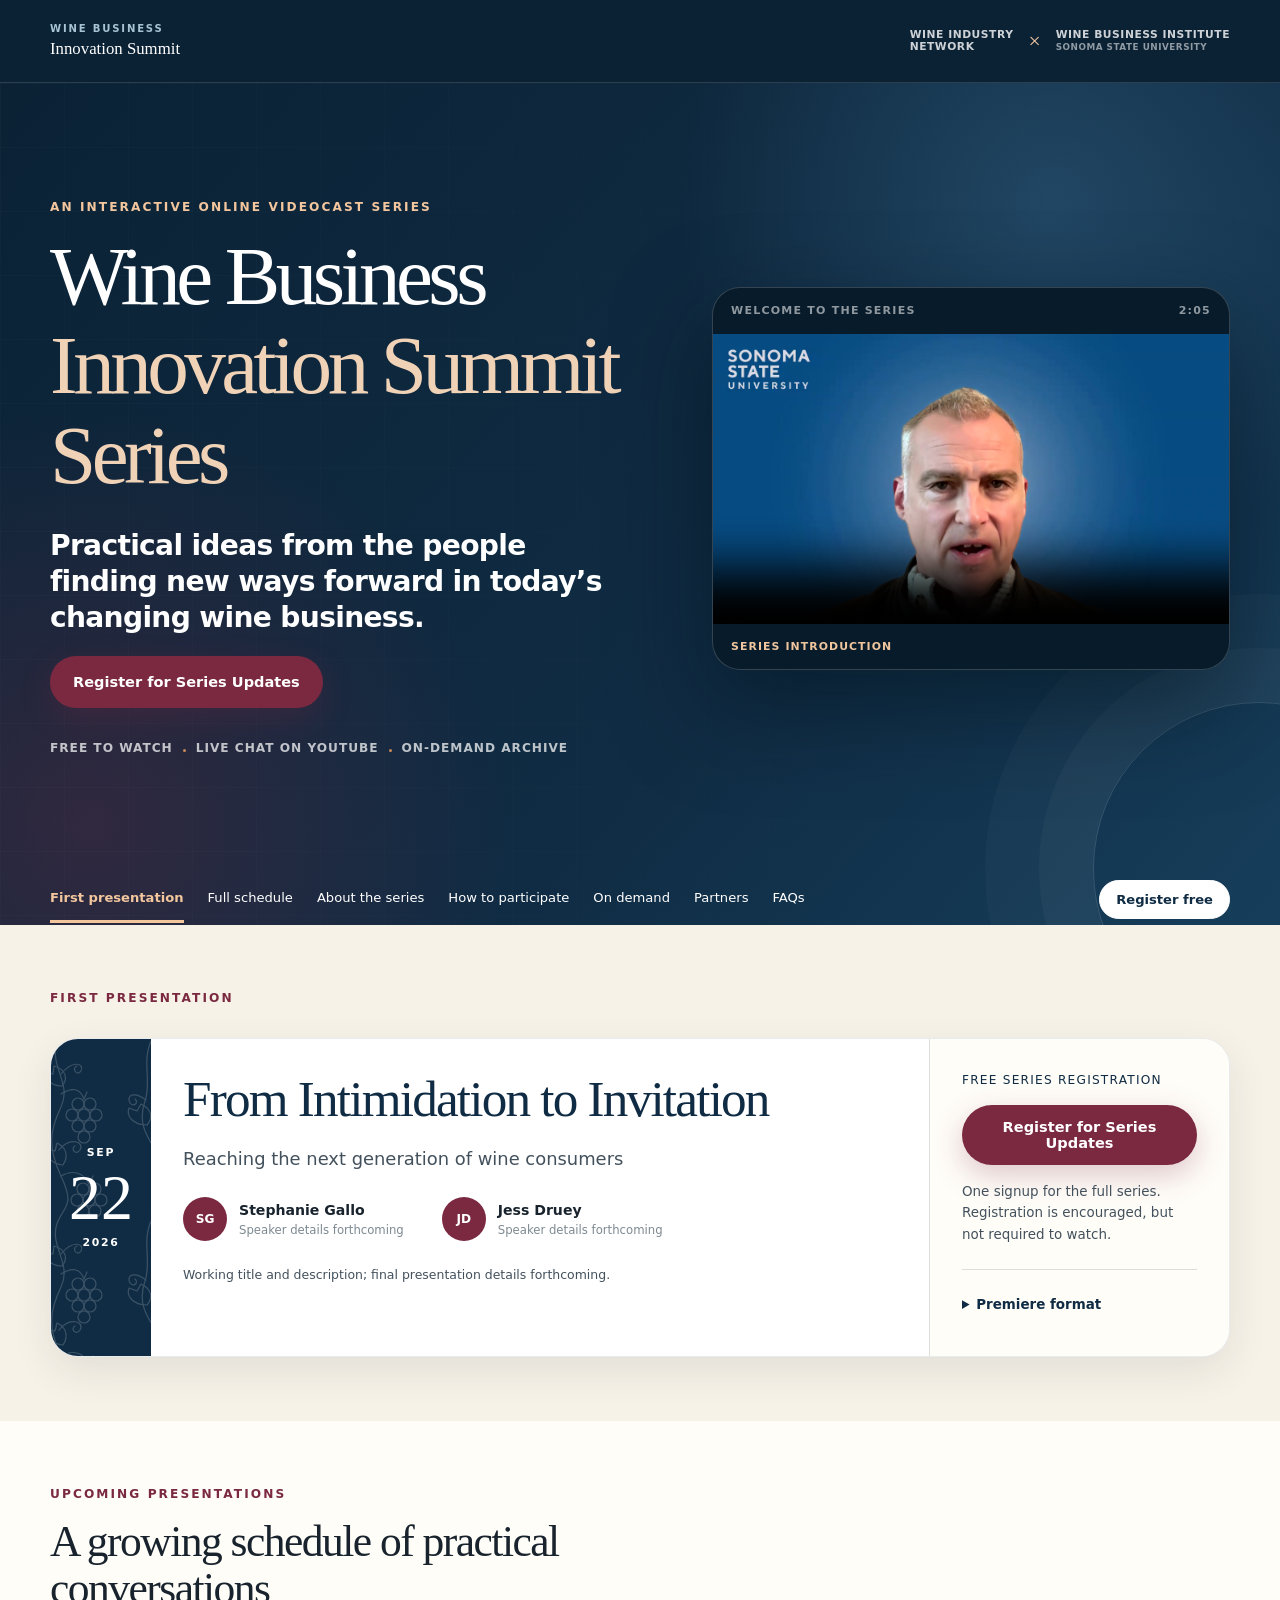
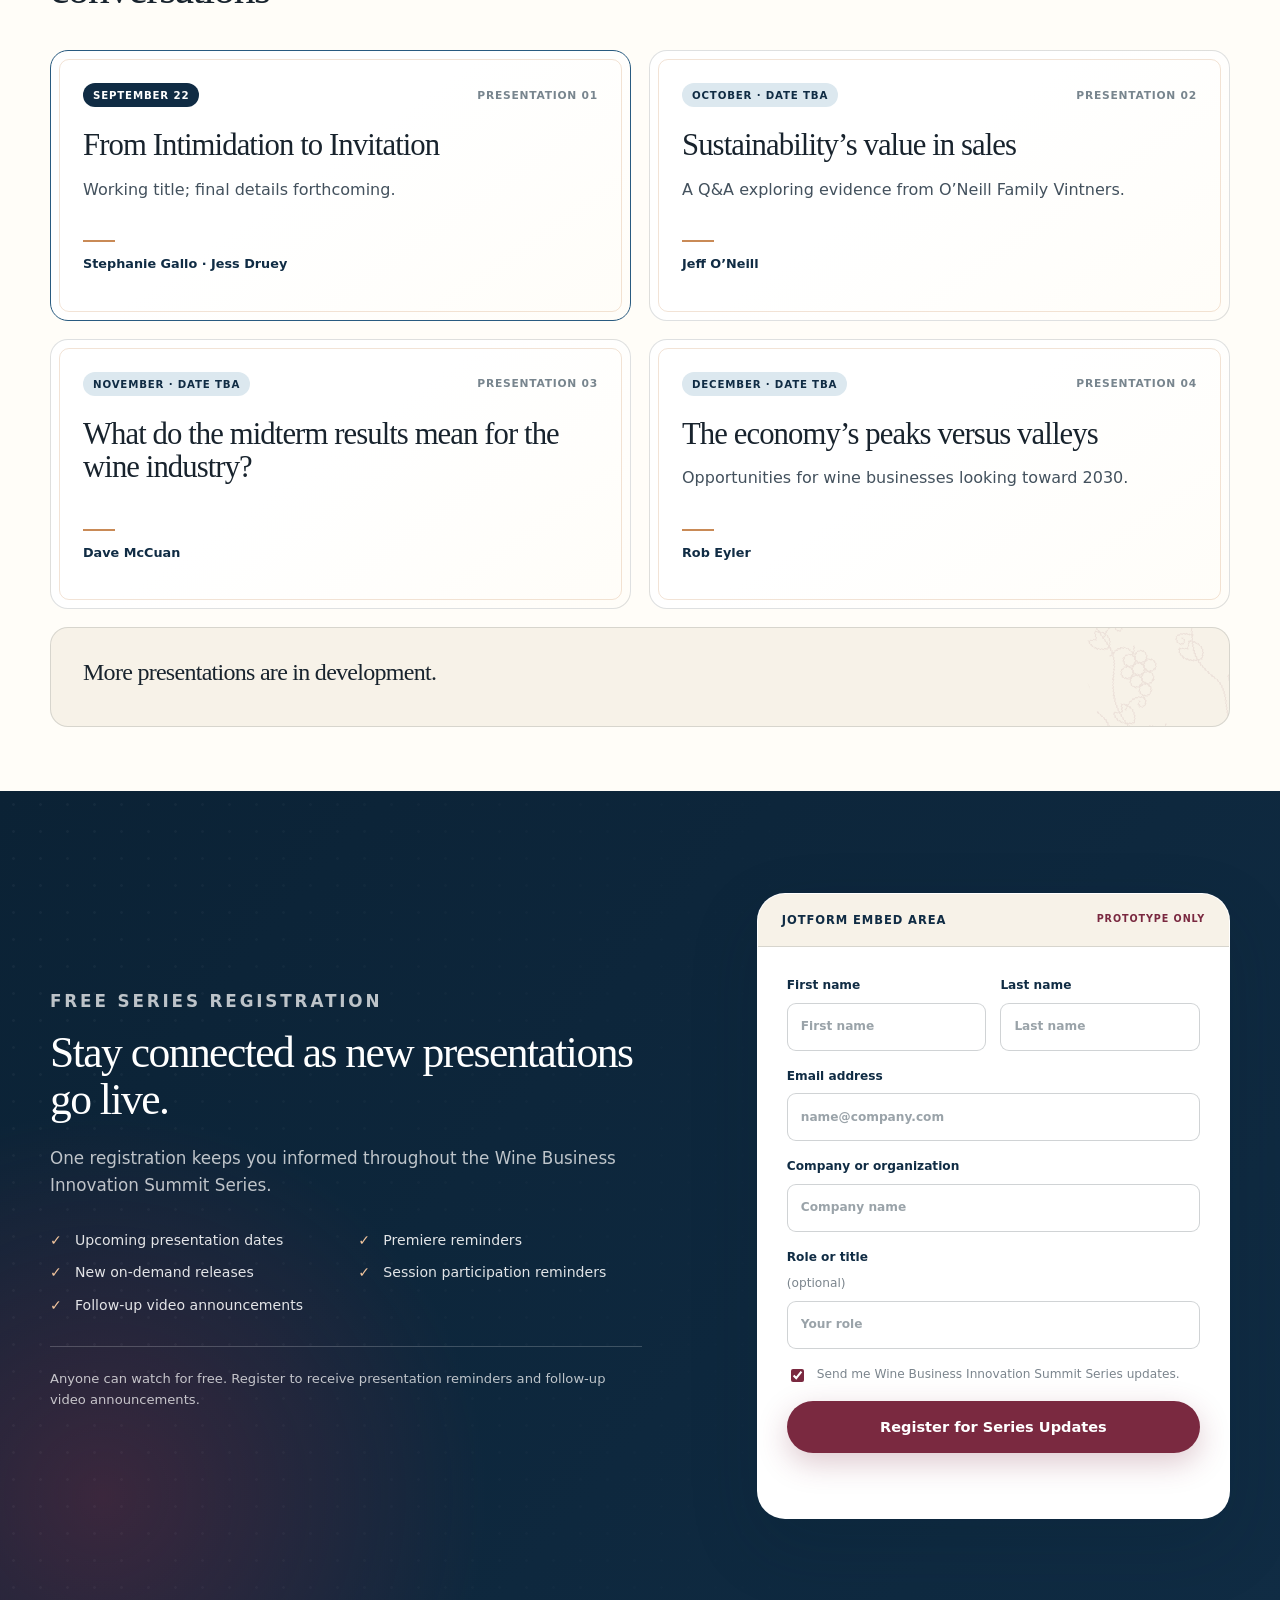
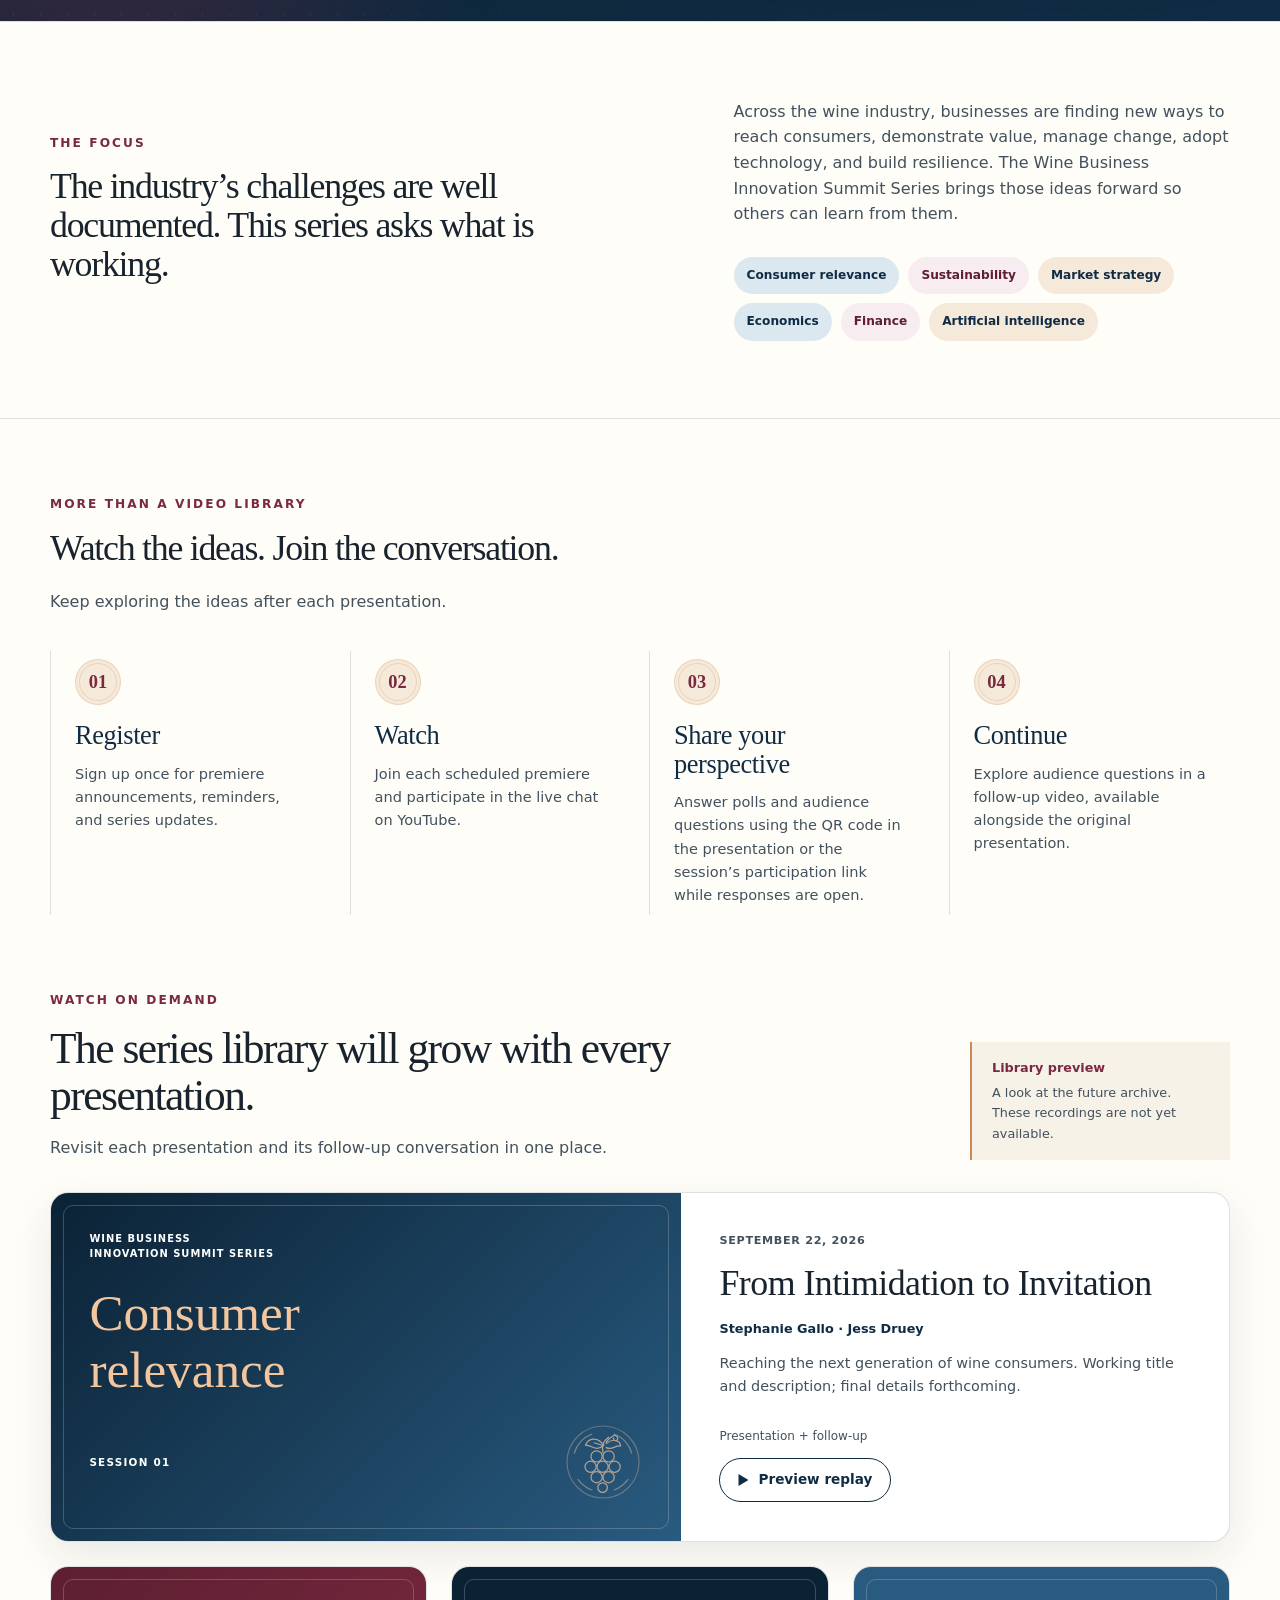
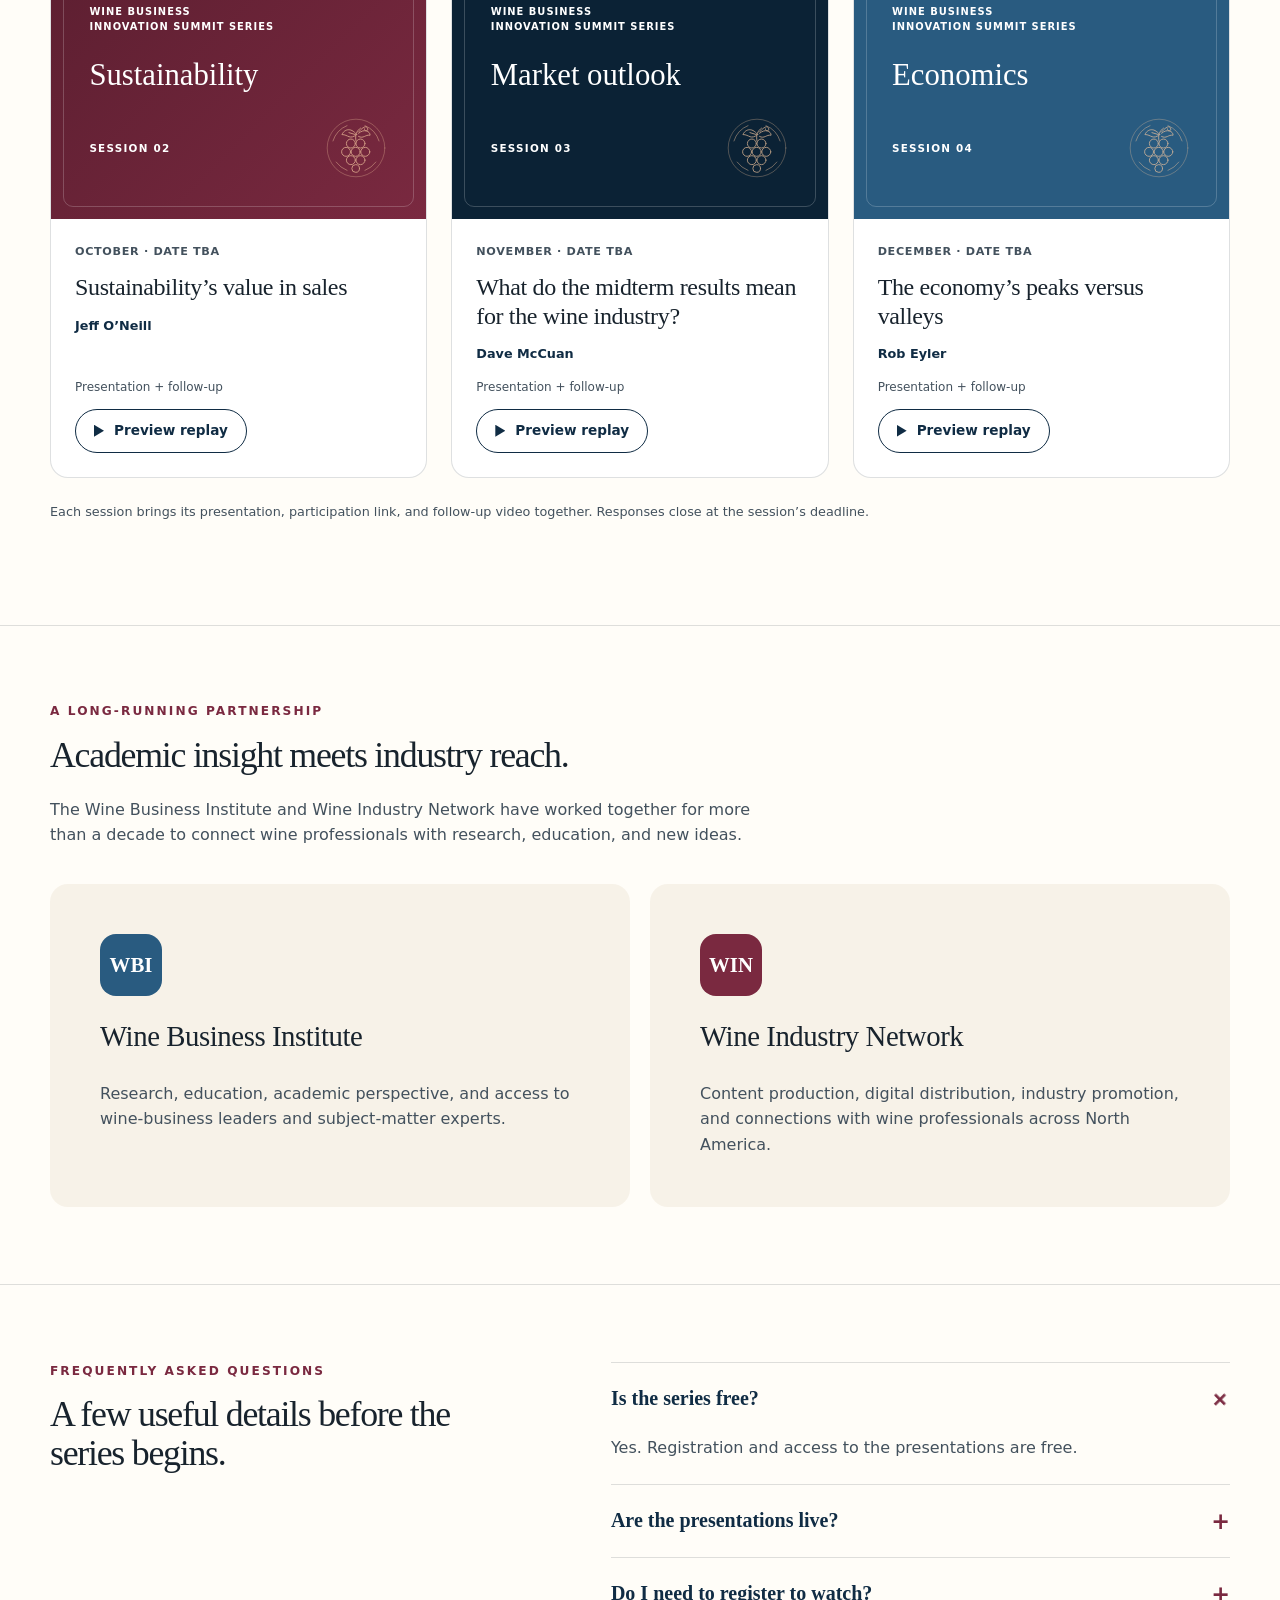
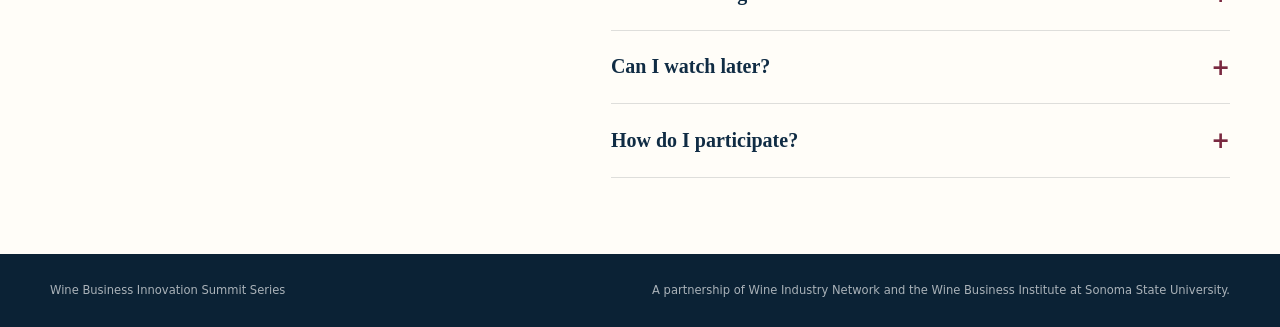
==== commit 2a86ce76: "Publish spacious hero and session library with participation stages" ====
--- a/index.html
+++ b/index.html
@@ -33,8 +33,12 @@
       <div class="shell hero__grid">
         <div class="hero__content">
           <p class="eyebrow eyebrow--light">An interactive online videocast series</p>
-          <h1 id="hero-title">Wine Business <span>Innovation Summit Series</span></h1>
+          <h1 id="hero-title">Wine Business<br><span>Innovation Summit Series</span></h1>
           <p class="hero__lead">Practical ideas from the people finding new ways forward in today’s changing wine business.</p>
+
+          <div class="hero__actions" aria-label="Primary actions">
+            <a class="button button--primary" href="#register">Register for Series Updates</a>
+          </div>
 
           <ul class="hero__facts" aria-label="Series facts">
             <li>Free to watch</li>
@@ -43,6 +47,21 @@
           </ul>
         </div>
 
+        <div class="hero__media">
+          <div class="video-frame">
+            <div class="video-frame__topline">
+              <span>Welcome to the series</span>
+              <span>2:05</span>
+            </div>
+            <video controls preload="metadata" poster="assets/images/teaser-poster.jpg">
+              <source src="assets/video/innovation-summit-series-welcome.mp4" type="video/mp4">
+              Your browser does not support embedded video.
+            </video>
+            <div class="video-frame__caption">
+              <span class="video-frame__caption-label">Series introduction</span>
+            </div>
+          </div>
+        </div>
       </div>
     </section>
 
@@ -96,13 +115,14 @@
           <div class="feature-card__aside">
             <p class="feature-card__signup">Free series registration</p>
             <a class="button button--primary" href="#register">Register for Series Updates</a>
-            <p class="feature-card__signup-note">One signup for the full series. Free to watch; registration is required to submit follow-up questions.</p>
+            <p class="feature-card__signup-note">One signup for the full series. Registration is encouraged, but not required to watch.</p>
             <details class="format-details">
               <summary>Premiere format</summary>
             <ul>
               <li>Prerecorded presentation</li>
               <li>Scheduled premiere</li>
               <li>Live audience chat on YouTube</li>
+              <li>Audience participation</li>
               <li>Available on demand afterward</li>
             </ul>
             </details>
@@ -180,10 +200,10 @@
             <li>Upcoming presentation dates</li>
             <li>Premiere reminders</li>
             <li>New on-demand releases</li>
-            <li>Submit questions for follow-up sessions</li>
-            <li>Presenter follow-up information</li>
+            <li>Session participation reminders</li>
+            <li>Follow-up video announcements</li>
           </ul>
-          <p class="registration-copy__note">Anyone can watch for free. Registration is required to submit questions or request more information about a past session.</p>
+          <p class="registration-copy__note">Anyone can watch for free. Register to receive presentation reminders and follow-up video announcements.</p>
         </div>
 
         <div class="form-shell" aria-label="Registration form prototype">
@@ -209,7 +229,6 @@
 
     <section class="section section--intro" id="about-series" aria-labelledby="working-title">
       <div class="shell intro-grid">
-        <div class="series-background">
         <div class="section-heading">
           <p class="eyebrow">The focus</p>
           <h2 id="working-title">The industry’s challenges are well documented. This series asks what is working.</h2>
@@ -225,22 +244,6 @@
             <span>Artificial intelligence</span>
           </div>
         </div>
-        </div>
-        <div class="hero__media">
-          <div class="video-frame">
-            <div class="video-frame__topline">
-              <span>Welcome to the series</span>
-              <span>2:05</span>
-            </div>
-            <video controls preload="metadata" poster="assets/images/teaser-poster.jpg">
-              <source src="assets/video/innovation-summit-series-welcome.mp4" type="video/mp4">
-              Your browser does not support embedded video.
-            </video>
-            <div class="video-frame__caption">
-              <span class="video-frame__caption-label">Series introduction</span>
-            </div>
-          </div>
-        </div>
       </div>
     </section>
 
@@ -249,7 +252,7 @@
         <div class="section-heading section-heading--centered">
           <p class="eyebrow">More than a video library</p>
           <h2 id="process-title">Watch the ideas. Join the conversation.</h2>
-          <p>Each presentation is designed to keep the discussion moving beyond the premiere.</p>
+          <p>Keep exploring the ideas after each presentation.</p>
         </div>
 
         <ol class="process-grid">
@@ -265,29 +268,146 @@
           </li>
           <li class="process-card">
             <span class="process-card__number">03</span>
-            <h3>Ask a question</h3>
-            <p>After a session, registered viewers can submit questions or request more information for later follow-up.</p>
+            <h3>Share your perspective</h3>
+            <p>Answer polls and audience questions using the QR code in the presentation or the session’s participation link while responses are open.</p>
           </li>
           <li class="process-card">
             <span class="process-card__number">04</span>
             <h3>Continue</h3>
-            <p>Watch on demand and return for additional presenter insights and follow-up.</p>
+            <p>Explore audience questions in a follow-up video, available alongside the original presentation.</p>
           </li>
         </ol>
       </div>
     </section>
 
     <section class="section section--archive" id="archive" aria-labelledby="archive-title">
-      <div class="shell archive-panel">
-        <div class="archive-panel__icon" aria-hidden="true">
-          <span></span><span></span><span></span>
-        </div>
-        <div>
-          <p class="eyebrow">Watch on demand</p>
-          <h2 id="archive-title">The series library will grow with every premiere.</h2>
-          <p>After each presentation goes live, its video, description, participation links, and future follow-up material can live together in a permanent archive.</p>
-        </div>
-      </div>
+      <div class="shell library">
+        <div class="library__heading">
+          <div>
+            <p class="eyebrow">Watch on demand</p>
+            <h2 id="archive-title">The series library will grow with every presentation.</h2>
+            <p>Revisit each presentation and its follow-up conversation in one place.</p>
+          </div>
+          <p class="library__preview-note"><strong>Library preview</strong> A look at the future archive. These recordings are not yet available.</p>
+        </div>
+        <div class="library__grid">
+          <article class="replay-card replay-card--featured" data-replay-card>
+            <div class="replay-art replay-art--01" aria-hidden="true">
+              <span class="replay-art__series">Wine Business<br>Innovation Summit Series</span>
+              <span class="replay-art__topic">Consumer relevance</span>
+              <span class="replay-art__footer">SESSION 01</span>
+            </div>
+            <div class="replay-card__body">
+              <p class="replay-card__meta">September 22, 2026</p>
+              <h3>From Intimidation to Invitation</h3>
+              <p class="replay-card__speaker">Stephanie Gallo · Jess Druey</p>
+              <p class="replay-card__description">Reaching the next generation of wine consumers. Working title and description; final details forthcoming.</p>
+              <p class="replay-card__pair">Presentation + follow-up</p>
+              <button class="replay-card__open" type="button" data-replay-open aria-haspopup="dialog" aria-label="Preview replay: From Intimidation to Invitation">Preview replay</button>
+            </div>
+          </article>
+          <article class="replay-card" data-replay-card>
+            <div class="replay-art replay-art--02" aria-hidden="true">
+              <span class="replay-art__series">Wine Business<br>Innovation Summit Series</span>
+              <span class="replay-art__topic">Sustainability</span>
+              <span class="replay-art__footer">SESSION 02</span>
+            </div>
+            <div class="replay-card__body">
+              <p class="replay-card__meta">October · Date TBA</p>
+              <h3>Sustainability’s value in sales</h3>
+              <p class="replay-card__speaker">Jeff O’Neill</p>
+              <p class="replay-card__description" hidden>A Q&amp;A exploring evidence from O’Neill Family Vintners.</p>
+              <p class="replay-card__pair">Presentation + follow-up</p>
+              <button class="replay-card__open" type="button" data-replay-open aria-haspopup="dialog" aria-label="Preview replay: Sustainability’s value in sales">Preview replay</button>
+            </div>
+          </article>
+          <article class="replay-card" data-replay-card>
+            <div class="replay-art replay-art--03" aria-hidden="true">
+              <span class="replay-art__series">Wine Business<br>Innovation Summit Series</span>
+              <span class="replay-art__topic">Market outlook</span>
+              <span class="replay-art__footer">SESSION 03</span>
+            </div>
+            <div class="replay-card__body">
+              <p class="replay-card__meta">November · Date TBA</p>
+              <h3>What do the midterm results mean for the wine industry?</h3>
+              <p class="replay-card__speaker">Dave McCuan</p>
+              <p class="replay-card__description" hidden>Presentation details forthcoming.</p>
+              <p class="replay-card__pair">Presentation + follow-up</p>
+              <button class="replay-card__open" type="button" data-replay-open aria-haspopup="dialog" aria-label="Preview replay: What do the midterm results mean for the wine industry?">Preview replay</button>
+            </div>
+          </article>
+          <article class="replay-card" data-replay-card>
+            <div class="replay-art replay-art--04" aria-hidden="true">
+              <span class="replay-art__series">Wine Business<br>Innovation Summit Series</span>
+              <span class="replay-art__topic">Economics</span>
+              <span class="replay-art__footer">SESSION 04</span>
+            </div>
+            <div class="replay-card__body">
+              <p class="replay-card__meta">December · Date TBA</p>
+              <h3>The economy’s peaks versus valleys</h3>
+              <p class="replay-card__speaker">Rob Eyler</p>
+              <p class="replay-card__description" hidden>Opportunities for wine businesses looking toward 2030.</p>
+              <p class="replay-card__pair">Presentation + follow-up</p>
+              <button class="replay-card__open" type="button" data-replay-open aria-haspopup="dialog" aria-label="Preview replay: The economy’s peaks versus valleys">Preview replay</button>
+            </div>
+          </article>
+        </div>
+        <p class="library__footnote">Each session brings its presentation, participation link, and follow-up video together. Responses close at the session’s deadline.</p>
+      </div>
+      <dialog class="replay-dialog" data-replay-dialog aria-labelledby="replay-dialog-title">
+        <div class="replay-dialog__bar"><span>Library preview</span><button type="button" data-replay-close aria-label="Close replay preview" autofocus>Close <span aria-hidden="true">×</span></button></div>
+        <details class="replay-preview-settings">
+          <summary>Preview session stage</summary>
+          <div class="replay-preview-controls">
+          <label for="replay-stage">Preview session stage</label>
+          <select id="replay-stage" data-replay-stage>
+            <option value="open">Responses open</option>
+            <option value="closed">Responses closed · follow-up pending</option>
+            <option value="followup">Follow-up video available</option>
+          </select>
+          <small>Demo controls only. No recordings or participation links are live.</small>
+          </div>
+        </details>
+        <div class="replay-dialog__layout">
+          <div class="replay-dialog__main">
+            <div class="replay-video-switch" role="group" aria-label="Choose session video" hidden data-video-switch>
+              <button type="button" data-video-choice="presentation" aria-pressed="true">Presentation</button>
+              <button type="button" data-video-choice="followup" aria-pressed="false">Follow-up</button>
+            </div>
+            <div class="replay-dialog__player" aria-live="polite">
+              <span class="replay-art__play" aria-hidden="true">▶</span>
+              <strong data-player-title>Session video will appear here</strong>
+              <p data-player-note>This is a layout preview. The recording is not yet available.</p>
+            </div>
+            <div class="replay-dialog__body">
+          <p class="eyebrow" data-replay-date></p>
+          <h2 id="replay-dialog-title"></h2>
+          <p class="replay-card__speaker" data-replay-speaker></p>
+          <details class="replay-session-details"><summary>Session details</summary><p data-replay-description></p></details>
+            </div>
+          </div>
+          <aside class="replay-dialog__sidebar" aria-label="Participation and follow-up">
+          <div class="replay-dialog__followup" data-participation-panel>
+            <h3>Take the ideas further.</h3>
+            <div data-slido-open>
+              <p>Share your perspective by answering this session’s polls and audience questions. Use the link below or scan the QR code in the video while responses are open.</p>
+              <p class="replay-preview-note">Response deadline: to be announced.</p>
+              <button class="button button--primary" type="button" disabled>Answer session questions</button>
+              <p class="replay-preview-note">Preview only — this session’s participation link is forthcoming.</p>
+            </div>
+          </div>
+          <p data-slido-closed hidden>Responses are now closed for this session.</p>
+          <p class="session-followup__pending" data-followup-pending hidden>Follow-up video coming soon.</p>
+          <section class="session-followup" data-followup-section aria-labelledby="session-followup-title" hidden>
+            <p class="eyebrow">Part 2 · Follow-up</p>
+            <h3 id="session-followup-title">Continue this conversation</h3>
+            <p class="session-followup__parent">Follow-up to <span data-followup-parent></span></p>
+            <p>A closer look at the audience questions and ideas raised during this presentation.</p>
+            <button class="replay-card__open" type="button" data-followup-watch hidden>Watch follow-up</button>
+          </section>
+          </aside>
+        </div>
+      </dialog>
     </section>
 
     <section class="section section--partners" id="partners" aria-labelledby="partners-title">
@@ -331,15 +451,15 @@
           </article>
           <article class="accordion__item">
             <h3><button type="button" aria-expanded="false">Do I need to register to watch?<span aria-hidden="true">+</span></button></h3>
-            <div class="accordion__panel" hidden><p>No. Anyone can watch for free. Registration provides series updates and is required to submit questions for follow-up sessions.</p></div>
+            <div class="accordion__panel" hidden><p>No. Anyone can watch for free. Register to receive series updates and follow-up video announcements.</p></div>
           </article>
           <article class="accordion__item">
             <h3><button type="button" aria-expanded="false">Can I watch later?<span aria-hidden="true">+</span></button></h3>
             <div class="accordion__panel" hidden><p>Yes. Presentations will be available on demand after their scheduled premieres and organized in the series archive.</p></div>
           </article>
           <article class="accordion__item">
-            <h3><button type="button" aria-expanded="false">Can I submit a question?<span aria-hidden="true">+</span></button></h3>
-            <div class="accordion__panel" hidden><p>Yes. Registered viewers can submit questions or request more information about a past presentation for consideration in a follow-up session. This is separate from the live audience chat during the premiere.</p></div>
+            <h3><button type="button" aria-expanded="false">How do I participate?<span aria-hidden="true">+</span></button></h3>
+            <div class="accordion__panel" hidden><p>We use Slido for real-time polls and audience questions. Scan the QR code in the presentation or use the participation link in its viewing panel before the response deadline. A follow-up video addressing audience questions will appear alongside the original presentation.</p></div>
           </article>
         </div>
       </div>
--- a/assets/css/styles.css
+++ b/assets/css/styles.css
@@ -35,6 +35,22 @@
   --program-nav-highlight: #f3c69e;
   --date-texture-opacity: 0.18;
   --date-texture-size: 120px 180px;
+  --wine-tint: #f7edf0;
+  --copper-tint: #f5e9da;
+  --label-line: rgba(201, 138, 86, 0.24);
+  --label-surface: linear-gradient(145deg, var(--white) 45%, var(--paper));
+  --botanical-opacity: 0.08;
+  --botanical-size: 140px;
+  --step-seal-size: 46px;
+  --library-gap: 24px;
+  --replay-art-space: clamp(24px, 3vw, 40px);
+  --replay-blue-background: linear-gradient(135deg, var(--navy-deep), var(--blue));
+  --replay-wine-background: linear-gradient(135deg, var(--wine-dark), var(--wine));
+  --replay-dialog-width: 1080px;
+  --replay-sidebar-width: 300px;
+  --replay-panel-space: 24px;
+  --replay-emblem-size: 64px;
+  --replay-emblem-opacity: 0.7;
   --hero-banner-background:
     radial-gradient(circle at 82% 14%, rgba(66, 121, 160, 0.35), transparent 29%),
     radial-gradient(circle at 7% 88%, rgba(122, 41, 64, 0.32), transparent 30%),
@@ -999,12 +1015,6 @@
   border: 1px solid var(--line);
   border-radius: var(--radius-md);
   background: var(--white);
-  transition: transform 180ms ease, box-shadow 180ms ease;
-}
-
-.session-card:hover {
-  transform: translateY(-4px);
-  box-shadow: var(--shadow-soft);
 }
 
 .session-card--featured {
@@ -1607,40 +1617,7 @@
   }
 }
 
-/* Second review pass: clear program hierarchy, with all original sections retained. */
-.page--program-first .hero {
-  padding-block: 36px 28px;
-}
-
-.page--program-first .hero__grid {
-  display: block;
-}
-
-.page--program-first .hero__content {
-  max-width: none;
-}
-
-.page--program-first .hero h1 {
-  max-width: none;
-  margin-bottom: 16px;
-  font-size: clamp(2rem, 3.1vw, 2.8rem);
-  letter-spacing: -0.035em;
-}
-
-.page--program-first .hero__lead {
-  max-width: 850px;
-  margin-bottom: 0;
-  color: rgba(255, 255, 255, 0.82);
-  font-size: 1.1rem;
-  font-weight: 500;
-  line-height: 1.5;
-}
-
-.page--program-first .hero__facts {
-  margin-top: 18px;
-  font-size: 0.66rem;
-}
-
+/* Sticky navigation and the current program hierarchy below the spacious hero. */
 .program-nav {
   position: sticky;
   top: 0;
@@ -1942,14 +1919,6 @@
   font-size: 0.94rem;
 }
 
-.page--program-first .hero__media-note {
-  color: var(--ink-soft);
-}
-
-.page--program-first .hero__media .video-frame {
-  box-shadow: var(--shadow-soft);
-}
-
 .page--program-first .section--process .section-heading,
 .page--program-first .section--partners .section-heading {
   margin-inline: 0;
@@ -2030,9 +1999,6 @@
     grid-template-columns: 1fr;
   }
 
-  .page--program-first .hero__media {
-    width: min(100%, 560px);
-  }
 }
 
 @media (max-width: 720px) {
@@ -2043,18 +2009,6 @@
     --program-gap: 24px;
   }
 
-  .page--program-first .hero {
-    padding-block: 28px 20px;
-  }
-
-  .page--program-first .hero h1 {
-    font-size: 2rem;
-  }
-
-  .page--program-first .hero__lead {
-    font-size: 1rem;
-  }
-
   .program-nav__inner {
     gap: 12px;
   }
@@ -2111,6 +2065,449 @@
   .page--program-first .session-card--add > a {
     margin-top: 0;
   }
+}
+
+/* Small wine-label and botanical details; the page hierarchy stays unchanged. */
+.page--program-first .session-card:not(.session-card--add) {
+  position: relative;
+  background: var(--label-surface);
+}
+
+.page--program-first .session-card:not(.session-card--add)::before {
+  content: "";
+  position: absolute;
+  inset: 8px;
+  border: 1px solid var(--label-line);
+  border-radius: var(--radius-sm);
+  pointer-events: none;
+}
+
+.page--program-first .session-card__speaker {
+  padding-top: 16px;
+}
+
+.page--program-first .session-card__speaker::before {
+  content: "";
+  display: block;
+  width: 32px;
+  height: 2px;
+  margin-bottom: 12px;
+  background: var(--copper);
+}
+
+.page--program-first .session-card--add {
+  position: relative;
+  overflow: hidden;
+  isolation: isolate;
+  border-style: solid;
+}
+
+.page--program-first .session-card--add::after {
+  content: "";
+  position: absolute;
+  z-index: -1;
+  right: 0;
+  top: 50%;
+  width: var(--botanical-size);
+  height: var(--botanical-size);
+  transform: translateY(-50%) rotate(-18deg);
+  background: var(--wine);
+  mask: url("../images/grapevine-pattern.svg") center / 120px 180px;
+  opacity: var(--botanical-opacity);
+  pointer-events: none;
+}
+
+.topic-cloud span {
+  border-color: transparent;
+  background: var(--blue-light);
+}
+
+.topic-cloud span:nth-child(3n + 2) {
+  color: var(--wine-dark);
+  background: var(--wine-tint);
+}
+
+.topic-cloud span:nth-child(3n) {
+  background: var(--copper-tint);
+}
+
+.page--program-first .process-card__number {
+  display: grid;
+  width: var(--step-seal-size);
+  height: var(--step-seal-size);
+  place-items: center;
+  border: 1px solid var(--label-line);
+  border-radius: 50%;
+  outline: 1px solid var(--label-line);
+  outline-offset: -5px;
+  color: var(--wine);
+  background: var(--copper-tint);
+  font-size: 1.15rem;
+  line-height: 1;
+}
+
+/* On-demand library preview: title-card artwork and a sample viewing panel. */
+.library__heading {
+  display: flex;
+  align-items: flex-end;
+  justify-content: space-between;
+  gap: var(--library-gap);
+  margin-bottom: 32px;
+}
+
+.library__heading h2 {
+  max-width: 740px;
+  margin-bottom: 16px;
+  font-size: clamp(2rem, 3.4vw, 3rem);
+}
+
+.library__heading p:last-child { margin-bottom: 0; }
+
+.library__preview-note {
+  max-width: 260px;
+  flex-shrink: 0;
+  padding: 16px 20px;
+  border-left: 2px solid var(--copper);
+  color: var(--ink-soft);
+  background: var(--cream);
+  font-size: 0.8rem;
+}
+
+.library__preview-note strong {
+  display: block;
+  margin-bottom: 4px;
+  color: var(--wine);
+}
+
+.library__grid {
+  display: grid;
+  grid-template-columns: repeat(3, minmax(0, 1fr));
+  gap: var(--library-gap);
+}
+
+.replay-card {
+  display: flex;
+  flex-direction: column;
+  overflow: hidden;
+  border: 1px solid var(--line);
+  border-radius: var(--radius-md);
+  background: var(--white);
+}
+
+.replay-card--featured {
+  grid-column: 1 / -1;
+  display: grid;
+  grid-template-columns: minmax(0, 1.15fr) minmax(0, 1fr);
+  box-shadow: var(--shadow-soft);
+}
+
+.replay-art {
+  position: relative;
+  isolation: isolate;
+  overflow: hidden;
+  display: flex;
+  min-height: 190px;
+  flex-direction: column;
+  justify-content: space-between;
+  gap: 24px;
+  padding: var(--replay-art-space);
+  color: var(--white);
+  background: var(--replay-blue-background);
+}
+
+.replay-art::before {
+  content: "";
+  position: absolute;
+  z-index: -1;
+  inset: 12px;
+  border: 1px solid var(--line-light);
+  border-radius: var(--radius-sm);
+}
+
+.replay-art::after {
+  content: "";
+  position: absolute;
+  right: var(--replay-art-space);
+  bottom: var(--replay-art-space);
+  width: var(--replay-emblem-size);
+  height: var(--replay-emblem-size);
+  background: var(--program-nav-highlight);
+  mask: url("../images/grape-emblem.svg") center / contain no-repeat;
+  opacity: var(--replay-emblem-opacity);
+  pointer-events: none;
+}
+
+.replay-card--featured .replay-art {
+  --replay-emblem-size: 80px;
+}
+
+.replay-art--02 { background: var(--replay-wine-background); }
+.replay-art--03 { background: var(--navy-deep); }
+.replay-art--04 { background: var(--blue); }
+.replay-art__series {
+  font-size: 0.62rem;
+  font-weight: 750;
+  letter-spacing: 0.1em;
+  line-height: 1.5;
+  text-transform: uppercase;
+}
+
+.replay-art__topic {
+  max-width: 290px;
+  font-family: var(--serif);
+  font-size: clamp(1.6rem, 2.4vw, 2.2rem);
+  line-height: 1.1;
+}
+
+.replay-card--featured .replay-art__topic {
+  font-size: clamp(2.5rem, 4vw, 3.8rem);
+  color: var(--program-nav-highlight);
+}
+
+.replay-art__footer {
+  min-height: var(--replay-emblem-size);
+  padding-right: calc(var(--replay-emblem-size) + 16px);
+  display: flex;
+  align-items: center;
+  gap: 12px;
+  font-size: 0.65rem;
+  font-weight: 750;
+  letter-spacing: 0.12em;
+}
+
+.replay-art__play {
+  display: grid;
+  flex-shrink: 0;
+  width: 38px;
+  height: 38px;
+  padding-left: 2px;
+  place-items: center;
+  border: 1px solid var(--line-light);
+  border-radius: 50%;
+  color: var(--white);
+  font-size: 0.8rem;
+}
+
+.replay-card__body {
+  display: flex;
+  flex: 1;
+  flex-direction: column;
+  align-items: flex-start;
+  padding: var(--library-gap);
+}
+
+.replay-card--featured .replay-card__body {
+  justify-content: center;
+  padding: var(--replay-art-space);
+}
+
+.replay-card__meta {
+  margin-bottom: 12px;
+  color: var(--ink-soft);
+  font-size: 0.7rem;
+  font-weight: 750;
+  letter-spacing: 0.06em;
+  text-transform: uppercase;
+}
+
+.replay-card h3 {
+  margin-bottom: 14px;
+  font-family: var(--serif);
+  font-size: 1.5rem;
+  font-weight: 500;
+  line-height: 1.2;
+}
+
+.replay-card--featured h3 { font-size: clamp(1.8rem, 2.8vw, 2.5rem); }
+.replay-card__speaker { color: var(--navy); font-size: 0.8rem; font-weight: 750; }
+.replay-card__description { font-size: 0.9rem; }
+
+.replay-card__open {
+  display: inline-flex;
+  min-height: 44px;
+  align-items: center;
+  justify-content: center;
+  gap: 10px;
+  margin-top: auto;
+  padding: 10px 18px;
+  border: 1px solid var(--navy);
+  border-radius: 999px;
+  color: var(--navy);
+  background: var(--white);
+  font: inherit;
+  font-size: 0.85rem;
+  font-weight: 750;
+  cursor: pointer;
+  transition: background-color 160ms ease, color 160ms ease;
+}
+
+.replay-card__open::before {
+  content: "";
+  width: 10px;
+  height: 12px;
+  flex-shrink: 0;
+  background: currentColor;
+  clip-path: polygon(0 0, 100% 50%, 0 100%);
+}
+
+.replay-card__open:hover {
+  color: var(--white);
+  background: var(--navy);
+}
+
+.library__footnote { margin: 24px 0 0; color: var(--ink-soft); font-size: 0.8rem; }
+
+.replay-dialog {
+  width: min(var(--replay-dialog-width), calc(100% - 32px));
+  max-height: calc(100dvh - 32px);
+  padding: 0;
+  border: 1px solid var(--line);
+  border-radius: var(--radius-lg);
+  color: var(--ink);
+  background: var(--paper);
+  box-shadow: var(--shadow);
+}
+
+.replay-dialog::backdrop { background: rgba(11, 34, 53, 0.8); }
+.replay-dialog__bar {
+  position: sticky;
+  top: 0;
+  z-index: 1;
+  background: var(--paper);
+  display: flex;
+  align-items: center;
+  justify-content: space-between;
+  gap: 16px;
+  padding: 8px 24px;
+  color: var(--navy);
+  font-size: 0.8rem;
+  font-weight: 750;
+}
+
+.replay-dialog__bar button {
+  min-height: 44px;
+  border: 0;
+  color: var(--navy);
+  background: transparent;
+  font: inherit;
+  cursor: pointer;
+}
+
+.replay-dialog__player {
+  display: flex;
+  aspect-ratio: 16 / 9;
+  flex-direction: column;
+  align-items: center;
+  justify-content: center;
+  gap: 16px;
+  padding: 24px;
+  color: var(--white);
+  background: var(--replay-blue-background);
+  text-align: center;
+}
+
+.replay-dialog__player p { max-width: 340px; margin: 0; color: var(--blue-light); font-size: 0.85rem; }
+.replay-dialog__body { padding: var(--replay-art-space); }
+.replay-dialog__body h2 { font-size: clamp(1.75rem, 3vw, 2.5rem); }
+.replay-dialog__followup { margin-top: 24px; padding-top: 24px; border-top: 1px solid var(--line); }
+.replay-dialog__followup h3 { font-family: var(--serif); font-size: 1.5rem; font-weight: 500; }
+.replay-dialog__followup p { font-size: 0.9rem; }
+
+@media (max-width: 980px) {
+  .library__heading { display: block; }
+  .library__preview-note { max-width: none; margin-top: 24px; }
+  .library__grid { grid-template-columns: repeat(2, minmax(0, 1fr)); }
+  .replay-card--featured { grid-template-columns: 1fr 1fr; }
+}
+
+@media (max-width: 720px) {
+  .library__grid, .replay-card--featured { grid-template-columns: minmax(0, 1fr); }
+  .replay-art { min-height: 210px; }
+  .replay-dialog__bar { padding-inline: 16px; }
+}
+
+.replay-card__pair {
+  margin: auto 0 12px;
+  color: var(--ink-soft);
+  font-size: 0.75rem;
+}
+
+.replay-card__pair + .replay-card__open { margin-top: 0; }
+
+.replay-preview-controls {
+  display: grid;
+  gap: 8px;
+  padding: 16px 24px;
+  border-top: 1px solid var(--line);
+  background: var(--copper-tint);
+  color: var(--navy);
+  font-size: 0.8rem;
+}
+
+.replay-preview-controls label { font-weight: 750; }
+.replay-preview-controls select {
+  width: 100%;
+  min-height: 44px;
+  padding: 8px;
+  border: 1px solid var(--line);
+  border-radius: var(--radius-sm);
+  background: var(--white);
+  color: var(--navy);
+  font: inherit;
+}
+
+.replay-dialog__followup .button:disabled {
+  opacity: 0.6;
+  cursor: not-allowed;
+  transform: none;
+  box-shadow: none;
+}
+
+.replay-preview-note { margin: 12px 0 0; color: var(--ink-soft); font-size: 0.78rem; }
+.session-followup { margin-top: 24px; padding-top: 24px; border-top: 1px solid var(--line); }
+.session-followup h3 { font-family: var(--serif); font-size: 1.75rem; font-weight: 500; }
+.session-followup__parent { font-size: 0.8rem; font-weight: 750; color: var(--navy); }
+.session-followup__pending { padding: 16px; border-radius: var(--radius-sm); background: var(--cream-deep); font-size: 0.85rem; }
+
+/* Compact viewing layout: one player, with participation beside it. */
+.replay-preview-settings { border-top: 1px solid var(--line); }
+.replay-preview-settings > summary {
+  padding: 10px var(--replay-panel-space);
+  color: var(--ink-soft);
+  font-size: 0.75rem;
+  cursor: pointer;
+}
+.replay-preview-controls { grid-template-columns: auto minmax(0, 1fr); align-items: center; padding: 12px var(--replay-panel-space); }
+.replay-preview-controls small { grid-column: 1 / -1; }
+.replay-dialog__layout { display: grid; grid-template-columns: minmax(0, 1fr) var(--replay-sidebar-width); }
+.replay-dialog__main { min-width: 0; }
+.replay-dialog__body { padding: var(--replay-panel-space); }
+.replay-dialog__body h2 { margin-bottom: 12px; font-size: clamp(1.6rem, 2.4vw, 2rem); }
+.replay-dialog__body .eyebrow { margin-bottom: 10px; font-size: 0.68rem; }
+.replay-dialog__body .replay-card__speaker { margin-bottom: 12px; }
+.replay-session-details summary { cursor: pointer; color: var(--ink-soft); font-size: 0.8rem; }
+.replay-session-details p { margin: 12px 0 0; font-size: 0.85rem; }
+.replay-dialog__sidebar { padding: var(--replay-panel-space); border-left: 1px solid var(--line); background: var(--cream); }
+.replay-dialog__followup { margin: 0; padding: 0; border: 0; }
+.replay-dialog__followup h3, .session-followup h3 { margin-bottom: 12px; font-size: 1.4rem; }
+.replay-dialog__followup p, .session-followup > p { font-size: 0.8rem; }
+.replay-dialog__followup .button { width: 100%; margin-top: 12px; padding: 12px; font-size: 0.8rem; }
+.session-followup { margin-top: 20px; padding-top: 20px; }
+.replay-dialog__sidebar > .session-followup { margin: 0; padding: 0; border: 0; }
+.session-followup .eyebrow { margin-bottom: 8px; font-size: 0.65rem; }
+.session-followup__parent { font-size: 0.72rem !important; }
+.session-followup__pending { margin-bottom: 0; padding: 12px; }
+.replay-video-switch { display: flex; gap: 8px; padding: 8px 16px; background: var(--navy-deep); }
+.replay-video-switch button { min-height: 36px; padding: 6px 12px; border: 1px solid var(--line-light); border-radius: var(--radius-sm); color: var(--white); background: transparent; font: inherit; font-size: 0.8rem; cursor: pointer; }
+.replay-video-switch button[aria-pressed="true"] { color: var(--navy); background: var(--program-nav-highlight); border-color: var(--program-nav-highlight); }
+[data-video-switch][hidden], [data-followup-watch][hidden] { display: none; }
+@media (max-width: 800px) {
+  .replay-dialog__layout { grid-template-columns: minmax(0, 1fr); }
+  .replay-dialog__sidebar { border-left: 0; border-top: 1px solid var(--line); }
+  .replay-preview-controls { grid-template-columns: minmax(0, 1fr); }
+  .replay-dialog__player { gap: 10px; padding: 18px; }
+  .replay-dialog__player strong { font-size: 0.85rem; }
+  .replay-dialog__player p { font-size: 0.75rem; }
 }
 
 @media (prefers-reduced-motion: reduce) {
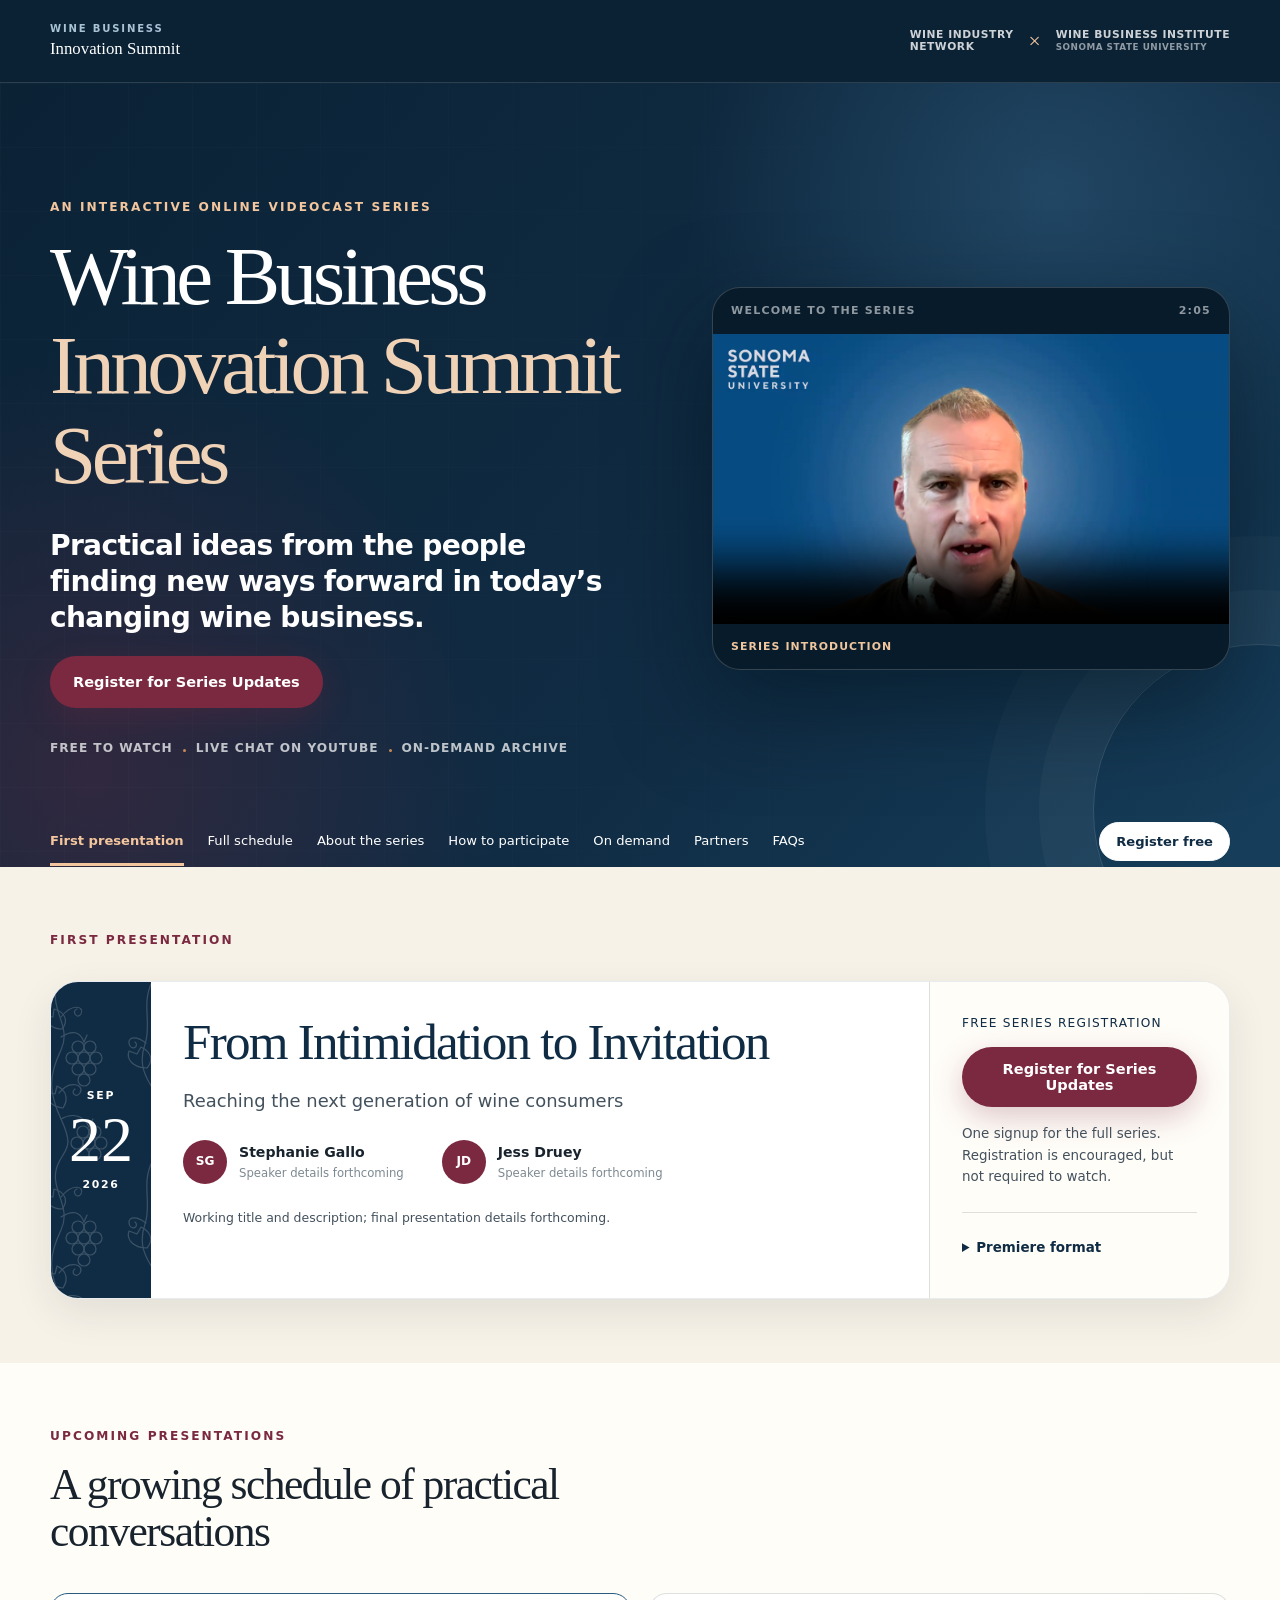
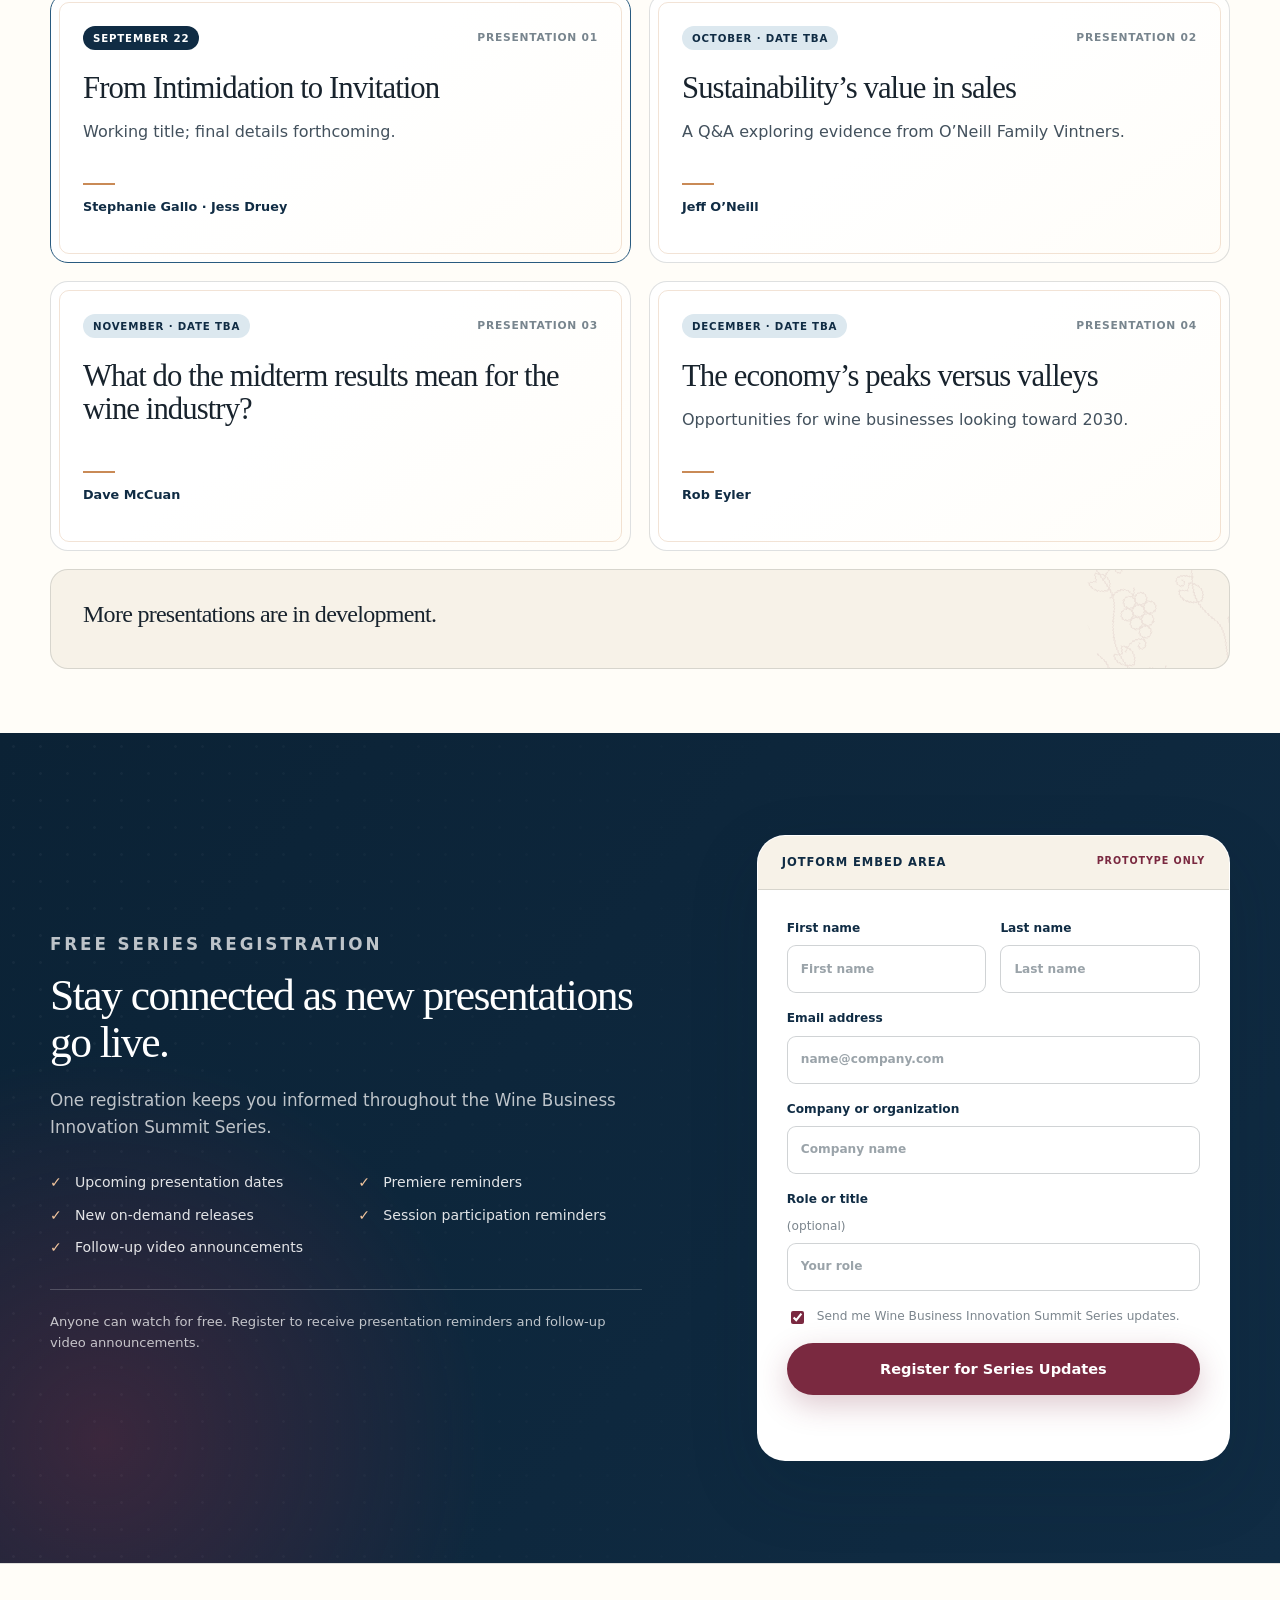
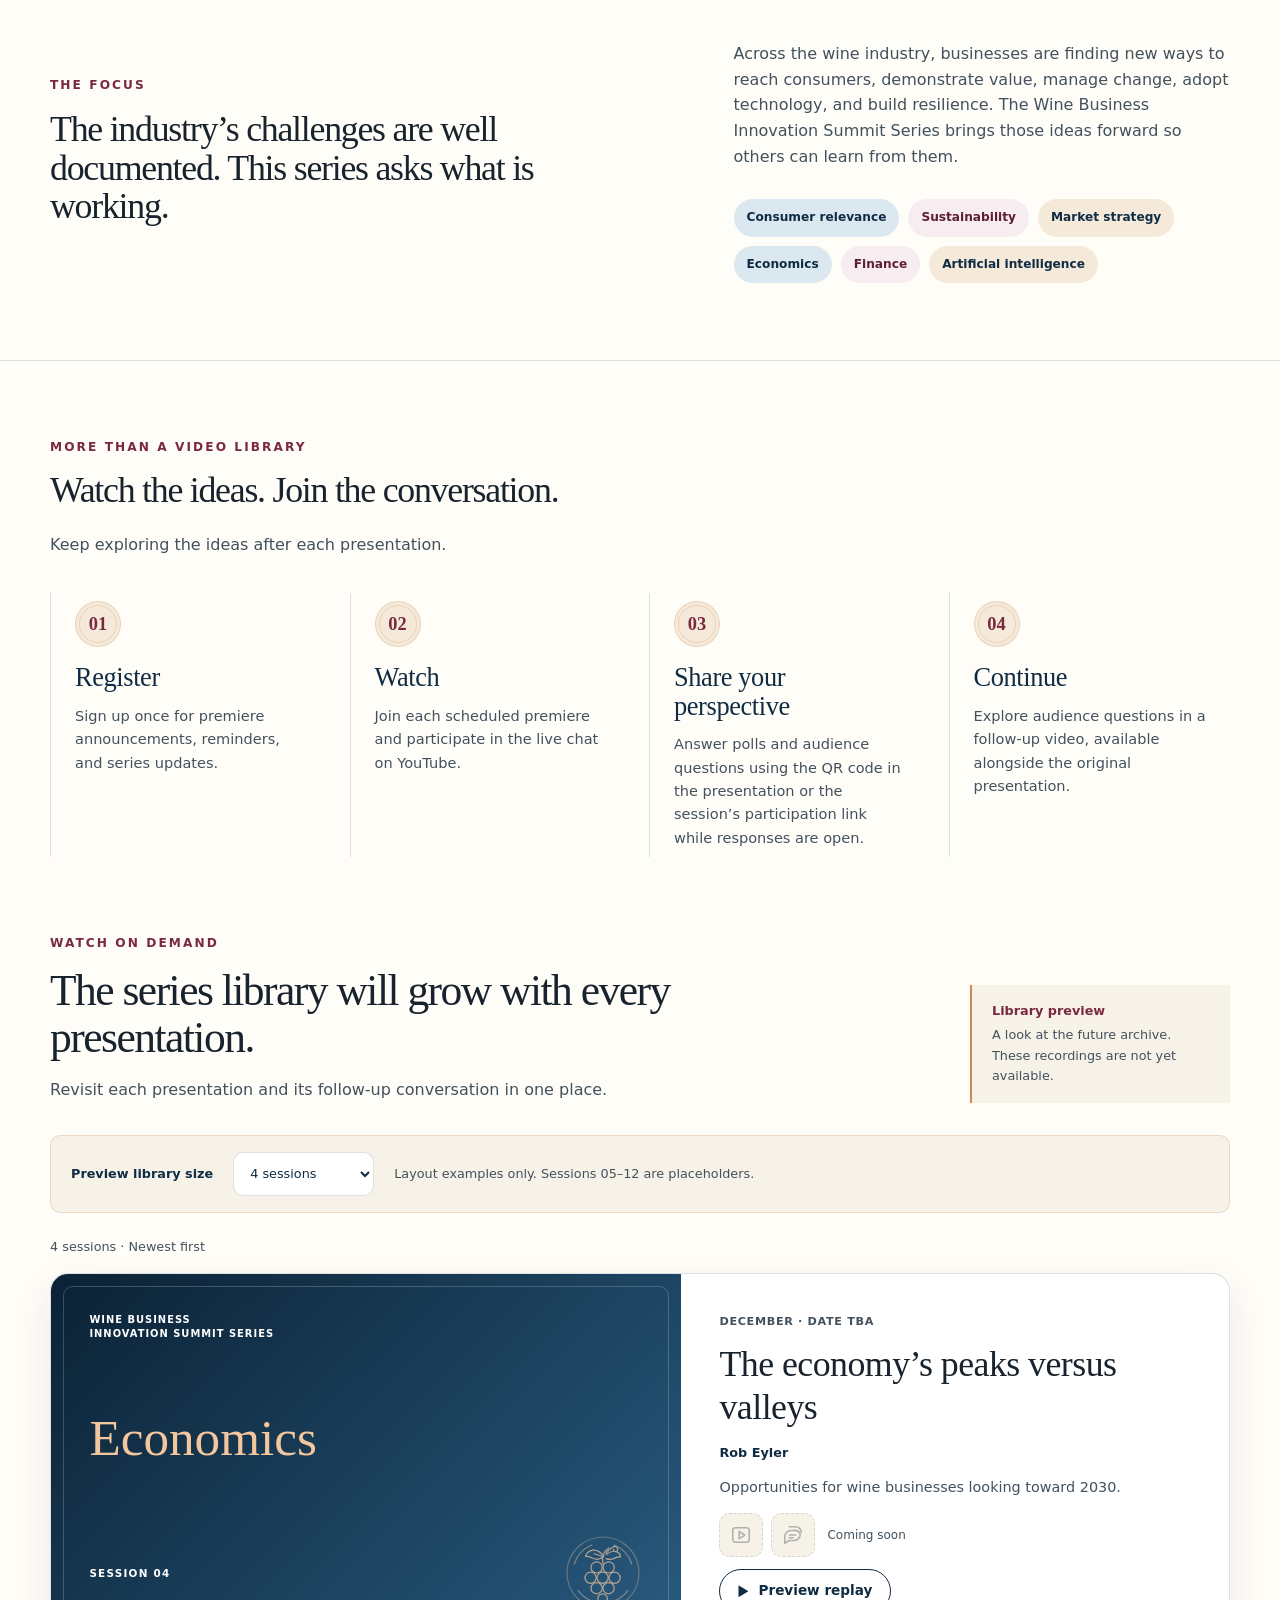
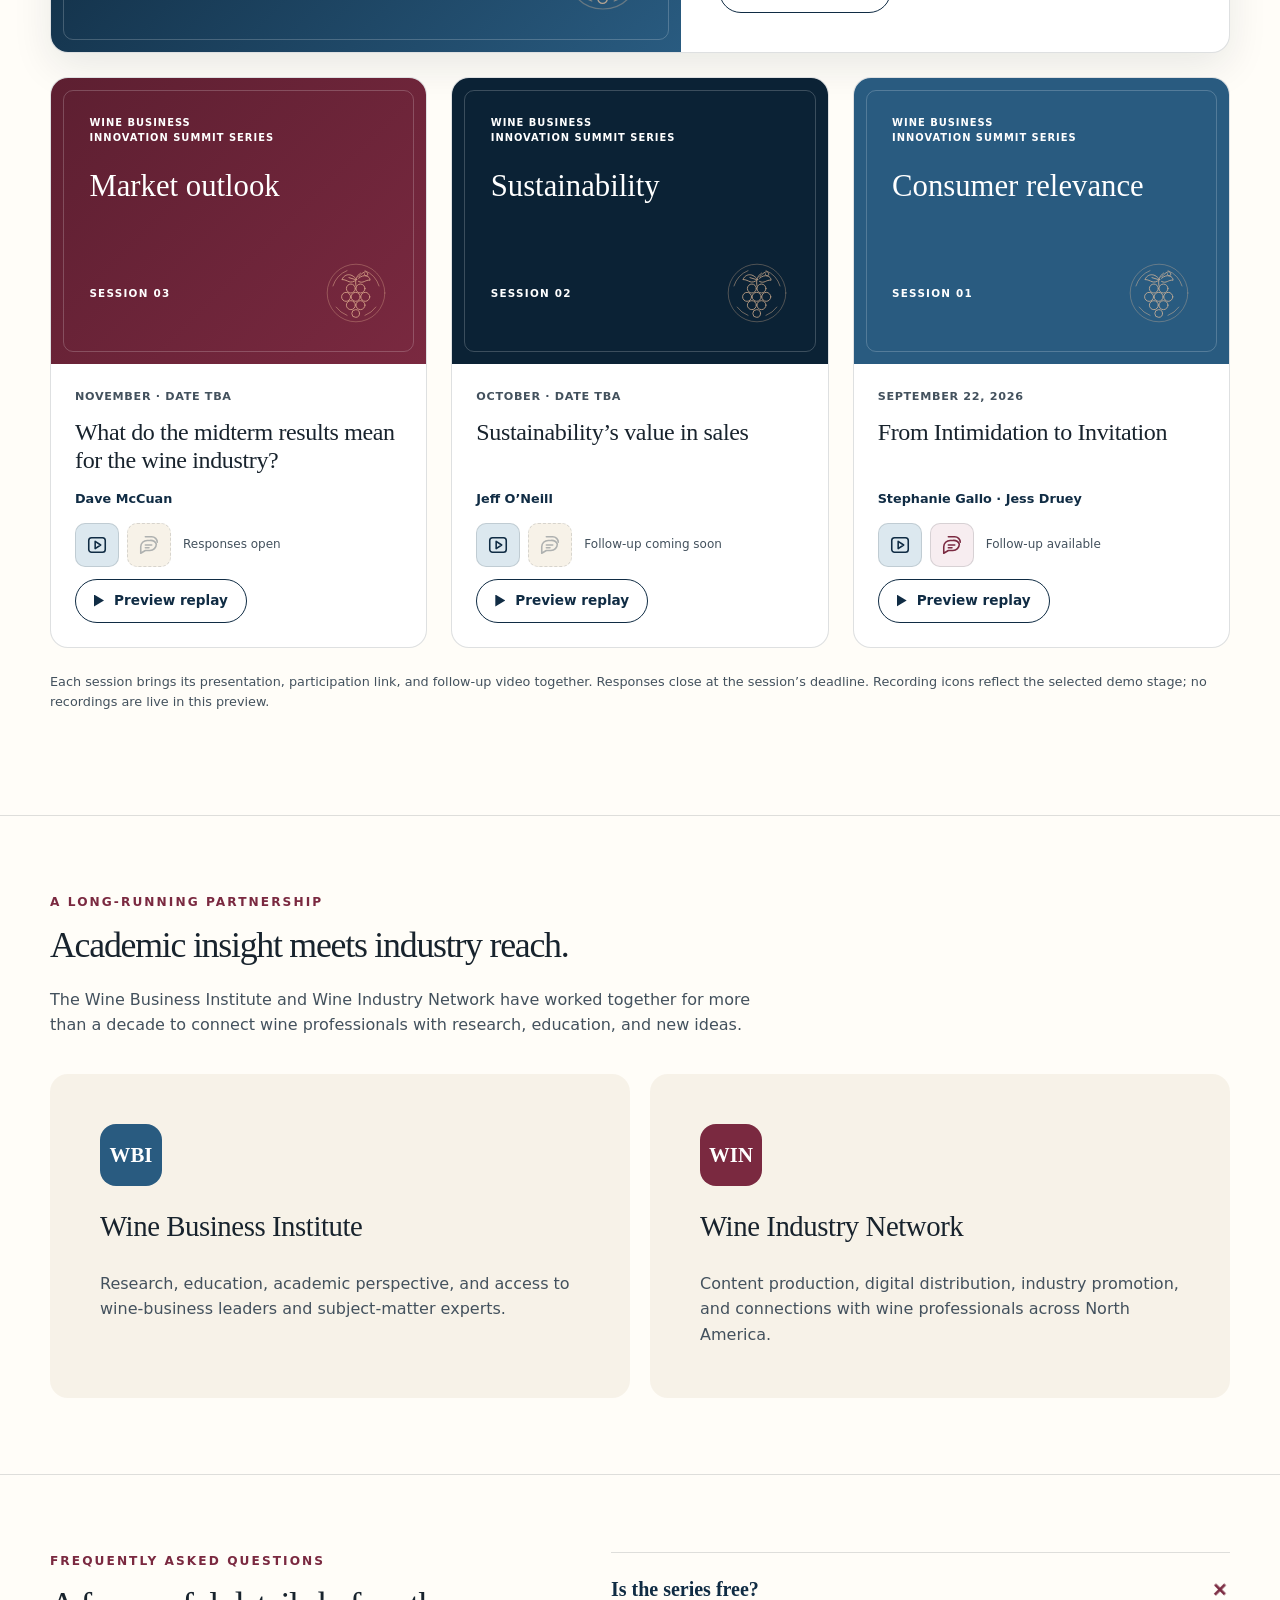
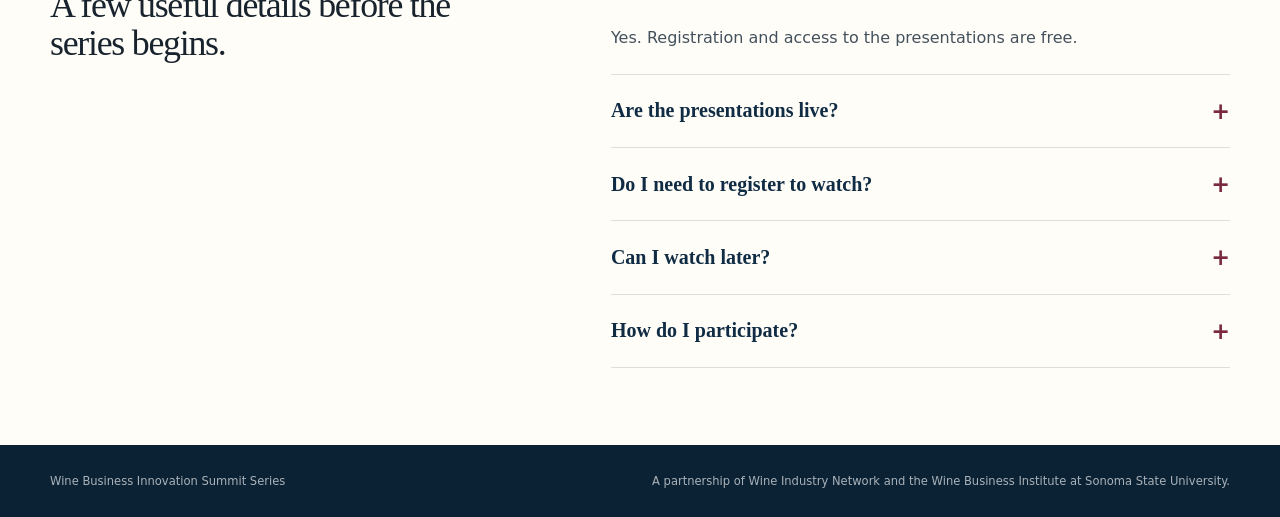
==== commit d271c02c: "Update responsive hero and scalable video library preview" ====
--- a/index.html
+++ b/index.html
@@ -5,8 +5,8 @@
   <meta name="viewport" content="width=device-width, initial-scale=1">
   <meta name="description" content="Prototype landing page for the Wine Business Innovation Summit Series, presented by Wine Industry Network and the Wine Business Institute at Sonoma State University.">
   <title>Wine Business Innovation Summit Series</title>
-  <link rel="stylesheet" href="assets/css/styles.css">
-  <script defer src="assets/js/main.js"></script>
+  <link rel="stylesheet" href="assets/css/styles.css?v=20260908-recording-states">
+  <script defer src="assets/js/main.js?v=20260908-followup-coming-soon"></script>
 </head>
 <body class="page--program-first">
   <a class="skip-link" href="#main-content">Skip to content</a>
@@ -290,8 +290,21 @@
           </div>
           <p class="library__preview-note"><strong>Library preview</strong> A look at the future archive. These recordings are not yet available.</p>
         </div>
-        <div class="library__grid">
-          <article class="replay-card replay-card--featured" data-replay-card>
+        <div class="library__demo" data-library-demo hidden>
+          <label for="library-size">Preview library size</label>
+          <select id="library-size" data-library-size aria-describedby="library-demo-note">
+            <option value="1">1 session</option>
+            <option value="2">2 sessions</option>
+            <option value="3">3 sessions</option>
+            <option value="4" selected>4 sessions</option>
+            <option value="8">8 sessions</option>
+            <option value="12">12 sessions</option>
+          </select>
+          <p id="library-demo-note">Layout examples only. Sessions 05–12 are placeholders.</p>
+        </div>
+        <p class="library__count" data-library-count aria-live="polite" hidden></p>
+        <div class="library__grid" data-library-grid>
+          <article class="replay-card replay-card--featured" data-replay-card data-preview-stage="followup">
             <div class="replay-art replay-art--01" aria-hidden="true">
               <span class="replay-art__series">Wine Business<br>Innovation Summit Series</span>
               <span class="replay-art__topic">Consumer relevance</span>
@@ -302,11 +315,11 @@
               <h3>From Intimidation to Invitation</h3>
               <p class="replay-card__speaker">Stephanie Gallo · Jess Druey</p>
               <p class="replay-card__description">Reaching the next generation of wine consumers. Working title and description; final details forthcoming.</p>
-              <p class="replay-card__pair">Presentation + follow-up</p>
+              <p class="replay-card__pair" data-recording-badges hidden></p>
               <button class="replay-card__open" type="button" data-replay-open aria-haspopup="dialog" aria-label="Preview replay: From Intimidation to Invitation">Preview replay</button>
             </div>
           </article>
-          <article class="replay-card" data-replay-card>
+          <article class="replay-card" data-replay-card data-preview-stage="closed">
             <div class="replay-art replay-art--02" aria-hidden="true">
               <span class="replay-art__series">Wine Business<br>Innovation Summit Series</span>
               <span class="replay-art__topic">Sustainability</span>
@@ -317,11 +330,11 @@
               <h3>Sustainability’s value in sales</h3>
               <p class="replay-card__speaker">Jeff O’Neill</p>
               <p class="replay-card__description" hidden>A Q&amp;A exploring evidence from O’Neill Family Vintners.</p>
-              <p class="replay-card__pair">Presentation + follow-up</p>
+              <p class="replay-card__pair" data-recording-badges hidden></p>
               <button class="replay-card__open" type="button" data-replay-open aria-haspopup="dialog" aria-label="Preview replay: Sustainability’s value in sales">Preview replay</button>
             </div>
           </article>
-          <article class="replay-card" data-replay-card>
+          <article class="replay-card" data-replay-card data-preview-stage="open">
             <div class="replay-art replay-art--03" aria-hidden="true">
               <span class="replay-art__series">Wine Business<br>Innovation Summit Series</span>
               <span class="replay-art__topic">Market outlook</span>
@@ -332,11 +345,11 @@
               <h3>What do the midterm results mean for the wine industry?</h3>
               <p class="replay-card__speaker">Dave McCuan</p>
               <p class="replay-card__description" hidden>Presentation details forthcoming.</p>
-              <p class="replay-card__pair">Presentation + follow-up</p>
+              <p class="replay-card__pair" data-recording-badges hidden></p>
               <button class="replay-card__open" type="button" data-replay-open aria-haspopup="dialog" aria-label="Preview replay: What do the midterm results mean for the wine industry?">Preview replay</button>
             </div>
           </article>
-          <article class="replay-card" data-replay-card>
+          <article class="replay-card" data-replay-card data-preview-stage="upcoming">
             <div class="replay-art replay-art--04" aria-hidden="true">
               <span class="replay-art__series">Wine Business<br>Innovation Summit Series</span>
               <span class="replay-art__topic">Economics</span>
@@ -347,12 +360,46 @@
               <h3>The economy’s peaks versus valleys</h3>
               <p class="replay-card__speaker">Rob Eyler</p>
               <p class="replay-card__description" hidden>Opportunities for wine businesses looking toward 2030.</p>
-              <p class="replay-card__pair">Presentation + follow-up</p>
+              <p class="replay-card__pair" data-recording-badges hidden></p>
               <button class="replay-card__open" type="button" data-replay-open aria-haspopup="dialog" aria-label="Preview replay: The economy’s peaks versus valleys">Preview replay</button>
             </div>
           </article>
         </div>
-        <p class="library__footnote">Each session brings its presentation, participation link, and follow-up video together. Responses close at the session’s deadline.</p>
+        <details class="library__older" data-library-older hidden>
+          <summary><span data-library-older-label>View older sessions</span><span class="library__older-hint">Explore the archive</span></summary>
+          <div class="library__older-list" id="older-session-list" data-library-older-list></div>
+          <div class="library__older-footer">
+            <p data-library-older-count aria-live="polite"></p>
+            <button class="library__more" type="button" data-library-more aria-controls="older-session-list" hidden>Show more sessions</button>
+          </div>
+        </details>
+        <template id="library-example-card">
+          <article class="replay-card" data-replay-card>
+            <div class="replay-art" aria-hidden="true">
+              <span class="replay-art__series">Wine Business<br>Innovation Summit Series</span>
+              <span class="replay-art__topic">More ideas.<br>More possibilities.</span>
+              <span class="replay-art__footer"></span>
+            </div>
+            <div class="replay-card__body">
+              <p class="replay-card__meta">Layout example · Not scheduled</p>
+              <h3></h3>
+              <p class="replay-card__speaker">Example speaker</p>
+              <p class="replay-card__description" hidden>This placeholder shows how the library grows. It does not represent a confirmed presentation.</p>
+              <p class="replay-card__pair" data-recording-badges hidden></p>
+              <button class="replay-card__open" type="button" data-replay-open aria-haspopup="dialog">Preview replay</button>
+            </div>
+          </article>
+        </template>
+        <template id="recording-badge-template">
+          <span class="recording-badge">
+            <button class="recording-badge__trigger" type="button">
+              <svg data-recording-icon="presentation" viewBox="0 0 24 24" aria-hidden="true" focusable="false"><rect x="3" y="4" width="18" height="16" rx="3"/><path d="m10 8 6 4-6 4Z"/></svg>
+              <svg data-recording-icon="followup" viewBox="0 0 24 24" aria-hidden="true" focusable="false" hidden><path d="M20 11a7 7 0 0 1-7 7H8l-5 3v-7a7 7 0 0 1 7-7h3a7 7 0 0 1 7 4Z"/><path d="M8 3h7a6 6 0 0 1 6 6M8 12h7M8 15h4"/></svg>
+            </button>
+            <span class="recording-badge__tooltip" role="tooltip" hidden></span>
+          </span>
+        </template>
+        <p class="library__footnote">Each session brings its presentation, participation link, and follow-up video together. Responses close at the session’s deadline. Recording icons reflect the selected demo stage; no recordings are live in this preview.</p>
       </div>
       <dialog class="replay-dialog" data-replay-dialog aria-labelledby="replay-dialog-title">
         <div class="replay-dialog__bar"><span>Library preview</span><button type="button" data-replay-close aria-label="Close replay preview" autofocus>Close <span aria-hidden="true">×</span></button></div>
@@ -361,8 +408,9 @@
           <div class="replay-preview-controls">
           <label for="replay-stage">Preview session stage</label>
           <select id="replay-stage" data-replay-stage>
+            <option value="upcoming">Session video coming soon</option>
             <option value="open">Responses open</option>
-            <option value="closed">Responses closed · follow-up pending</option>
+            <option value="closed">Responses closed · follow-up coming soon</option>
             <option value="followup">Follow-up video available</option>
           </select>
           <small>Demo controls only. No recordings or participation links are live.</small>
@@ -371,8 +419,8 @@
         <div class="replay-dialog__layout">
           <div class="replay-dialog__main">
             <div class="replay-video-switch" role="group" aria-label="Choose session video" hidden data-video-switch>
-              <button type="button" data-video-choice="presentation" aria-pressed="true">Presentation</button>
-              <button type="button" data-video-choice="followup" aria-pressed="false">Follow-up</button>
+              <button type="button" data-video-choice="presentation" aria-pressed="true">Session video</button>
+              <button type="button" data-video-choice="followup" aria-pressed="false">Follow-up video</button>
             </div>
             <div class="replay-dialog__player" aria-live="polite">
               <span class="replay-art__play" aria-hidden="true">▶</span>
@@ -396,6 +444,7 @@
               <p class="replay-preview-note">Preview only — this session’s participation link is forthcoming.</p>
             </div>
           </div>
+          <p class="session-followup__pending" data-recording-pending hidden>The session video is coming soon. You’ll find participation details here when it’s available.</p>
           <p data-slido-closed hidden>Responses are now closed for this session.</p>
           <p class="session-followup__pending" data-followup-pending hidden>Follow-up video coming soon.</p>
           <section class="session-followup" data-followup-section aria-labelledby="session-followup-title" hidden>
--- a/assets/css/styles.css
+++ b/assets/css/styles.css
@@ -43,6 +43,12 @@
   --botanical-size: 140px;
   --step-seal-size: 46px;
   --library-gap: 24px;
+  --library-row-space: 20px;
+  --library-compact-art-width: 240px;
+  --replay-topic-lines: 2;
+  --recording-icon-size: 44px;
+  --recording-tooltip-width: 210px;
+  --recording-muted-opacity: 0.4;
   --replay-art-space: clamp(24px, 3vw, 40px);
   --replay-blue-background: linear-gradient(135deg, var(--navy-deep), var(--blue));
   --replay-wine-background: linear-gradient(135deg, var(--wine-dark), var(--wine));
@@ -51,6 +57,9 @@
   --replay-panel-space: 24px;
   --replay-emblem-size: 64px;
   --replay-emblem-opacity: 0.7;
+  --hero-title-size: clamp(3.25rem, 6.5vw, 5.8rem);
+  --hero-bottom-space: clamp(36px, 4.5vw, 69px);
+  --hero-mobile-bottom-space: 40px;
   --hero-banner-background:
     radial-gradient(circle at 82% 14%, rgba(66, 121, 160, 0.35), transparent 29%),
     radial-gradient(circle at 7% 88%, rgba(122, 41, 64, 0.32), transparent 30%),
@@ -335,7 +344,8 @@
 .hero {
   position: relative;
   overflow: hidden;
-  padding-block: clamp(70px, 9vw, 138px);
+  padding-top: clamp(70px, 9vw, 138px);
+  padding-bottom: var(--hero-bottom-space);
   color: var(--white);
   background: var(--hero-banner-background);
 }
@@ -374,7 +384,7 @@
   max-width: 730px;
   margin-bottom: 27px;
   font-family: var(--serif);
-  font-size: clamp(3.25rem, 6.5vw, 6.3rem);
+  font-size: var(--hero-title-size);
   font-weight: 500;
   letter-spacing: -0.055em;
 }
@@ -1414,7 +1424,7 @@
   }
 
   .hero {
-    padding-block: 62px 74px;
+    padding-block: 62px var(--hero-mobile-bottom-space);
   }
 
   .hero__grid {
@@ -2433,6 +2443,167 @@
 }
 
 .replay-card__pair + .replay-card__open { margin-top: 0; }
+
+.replay-card__pair[data-recording-badges] { display: flex; align-items: center; flex-wrap: wrap; gap: 8px; }
+.recording-status { margin-left: 4px; font-size: 0.75rem; line-height: 1.4; white-space: nowrap; }
+.recording-badge { position: relative; display: inline-flex; }
+.recording-badge__trigger {
+  display: grid;
+  place-items: center;
+  width: var(--recording-icon-size);
+  height: var(--recording-icon-size);
+  padding: 10px;
+  border: 1px solid var(--line);
+  border-radius: var(--radius-sm);
+  background: var(--blue-light);
+  color: var(--navy);
+  cursor: help;
+}
+.recording-badge[data-recording="followup"] .recording-badge__trigger { background: var(--wine-tint); color: var(--wine); }
+.recording-badge[data-available="false"] .recording-badge__trigger { background: var(--cream); color: var(--ink-soft); border-style: dashed; }
+.recording-badge__trigger svg { display: block; width: 22px; height: 22px; fill: none; stroke: currentColor; stroke-width: 1.7; stroke-linecap: round; stroke-linejoin: round; }
+.recording-badge[data-available="false"] svg { opacity: var(--recording-muted-opacity); }
+.recording-badge__tooltip {
+  position: absolute;
+  z-index: 2;
+  bottom: calc(100% - 1px);
+  left: 0;
+  width: var(--recording-tooltip-width);
+  padding: 8px 12px;
+  border-radius: var(--radius-sm);
+  background: var(--navy-deep);
+  color: var(--white);
+  box-shadow: var(--shadow-soft);
+  font-size: 0.75rem;
+  line-height: 1.5;
+  font-weight: 500;
+}
+
+/* Library growth preview: adapt the supporting row and disclose older sessions. */
+.library__demo {
+  display: flex;
+  flex-wrap: wrap;
+  align-items: center;
+  gap: 12px 20px;
+  margin-bottom: var(--library-gap);
+  padding: 16px var(--library-row-space);
+  border: 1px solid var(--label-line);
+  border-radius: var(--radius-sm);
+  background: var(--cream);
+  color: var(--navy);
+  font-size: 0.8rem;
+}
+.library__demo label { font-weight: 750; }
+.library__demo select {
+  width: auto;
+  min-height: 44px;
+  padding: 8px 32px 8px 12px;
+  border: 1px solid var(--line);
+  border-radius: var(--radius-sm);
+  background: var(--white);
+  color: var(--navy);
+  font: inherit;
+}
+.library__demo p { flex: 1 1 240px; margin: 0; color: var(--ink-soft); }
+.library__count { margin: 0 0 16px; color: var(--ink-soft); font-size: 0.8rem; }
+.library__grid[data-visible-count="3"] { grid-template-columns: repeat(2, minmax(0, 1fr)); }
+.replay-card--compact {
+  grid-column: 1 / -1;
+  display: grid;
+  grid-template-columns: var(--library-compact-art-width) minmax(0, 1fr);
+}
+.replay-card--compact .replay-art { --replay-art-space: 24px; gap: 16px; }
+.replay-card--compact .replay-art__topic { font-size: 1.75rem; }
+.library__older {
+  margin-top: var(--library-gap);
+  border: 1px solid var(--line);
+  border-radius: var(--radius-md);
+  background: var(--white);
+  overflow: hidden;
+}
+.library__older > summary {
+  padding: var(--library-row-space) var(--library-gap);
+  background: var(--cream);
+  color: var(--navy);
+  font-weight: 750;
+  cursor: pointer;
+}
+.library__older-hint { float: right; font-size: 0.8rem; font-weight: 400; color: var(--ink-soft); }
+.library__older-list { padding: 0 var(--library-gap); }
+.replay-card--older { border: 0; border-bottom: 1px solid var(--line); border-radius: 0; }
+.replay-card--older .replay-art { display: none; }
+.replay-card--older .replay-card__body {
+  display: grid;
+  grid-template-columns: minmax(0, 1fr) auto;
+  grid-template-areas: "meta action" "title action" "speaker action" "pair action";
+  gap: 6px var(--library-gap);
+  padding: var(--library-row-space) 0;
+}
+.replay-card--older .replay-card__meta { grid-area: meta; margin: 0; }
+.replay-card--older h3 { grid-area: title; margin: 0; font-size: 1.35rem; }
+.replay-card--older .replay-card__speaker { grid-area: speaker; margin: 0; }
+.replay-card--older .replay-card__pair { grid-area: pair; margin: 0; }
+.replay-card--older .replay-card__open { grid-area: action; align-self: center; margin: 0; }
+.library__older-footer {
+  display: flex;
+  flex-wrap: wrap;
+  justify-content: space-between;
+  align-items: center;
+  gap: 16px;
+  padding: var(--library-row-space) var(--library-gap);
+}
+.library__older-footer p { margin: 0; color: var(--ink-soft); font-size: 0.8rem; }
+.library__more {
+  min-height: 44px;
+  padding: 8px 18px;
+  border: 1px solid var(--navy);
+  border-radius: 999px;
+  background: var(--white);
+  color: var(--navy);
+  font: inherit;
+  font-size: 0.85rem;
+  font-weight: 750;
+  cursor: pointer;
+}
+.library__more:hover { background: var(--navy); color: var(--white); }
+/* Hidden preview entries must stay hidden regardless of their card layout. */
+.library [hidden] { display: none !important; }
+
+/* Reserve two title lines in supporting artwork, including stacked mobile cards. */
+.library__grid > .replay-card:not(.replay-card--featured):not(.replay-card--compact) .replay-art__topic {
+  min-height: calc(var(--replay-topic-lines) * 1.1em);
+}
+
+/* Share content rows so longer titles grow the whole row without clipping. */
+@supports (grid-template-rows: subgrid) {
+  @media (min-width: 721px) {
+    .library__grid > .replay-card:not(.replay-card--featured):not(.replay-card--compact) {
+      display: grid;
+      grid-row: span 6;
+      grid-template-rows: subgrid;
+      row-gap: 0;
+    }
+    .library__grid > .replay-card:not(.replay-card--featured):not(.replay-card--compact) .replay-card__body {
+      display: grid;
+      grid-row: span 5;
+      grid-template-rows: subgrid;
+      row-gap: 0;
+      justify-items: start;
+    }
+    .library__grid > .replay-card:not(.replay-card--featured):not(.replay-card--compact) .replay-card__pair {
+      margin-top: 0;
+    }
+  }
+}
+@media (max-width: 720px) {
+  .library__grid[data-visible-count="3"], .replay-card--compact { grid-template-columns: minmax(0, 1fr); }
+  .library__older-hint { display: none; }
+  .replay-card--older .replay-card__body {
+    grid-template-columns: minmax(0, 1fr);
+    grid-template-areas: "meta" "title" "speaker" "pair" "action";
+  }
+  .replay-card--older .replay-card__open { justify-self: start; margin-top: 10px; }
+}
 
 .replay-preview-controls {
   display: grid;
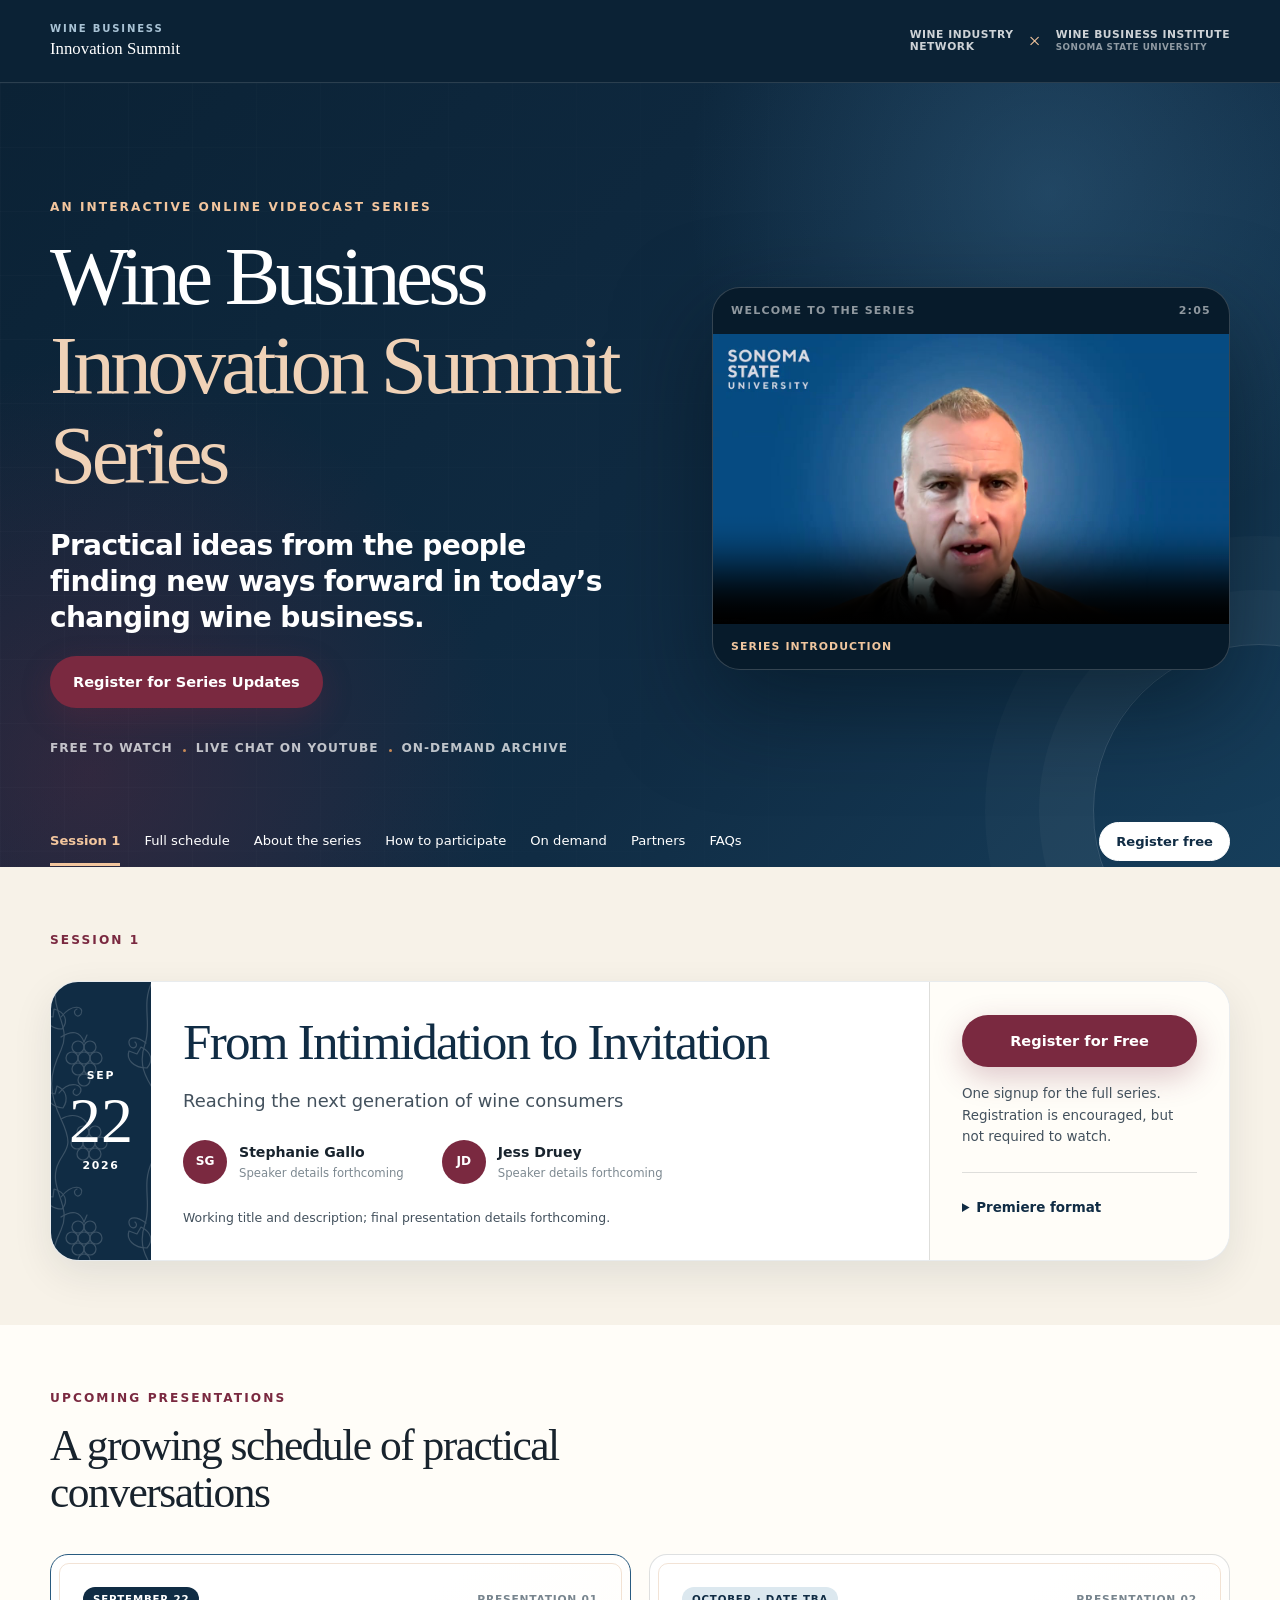
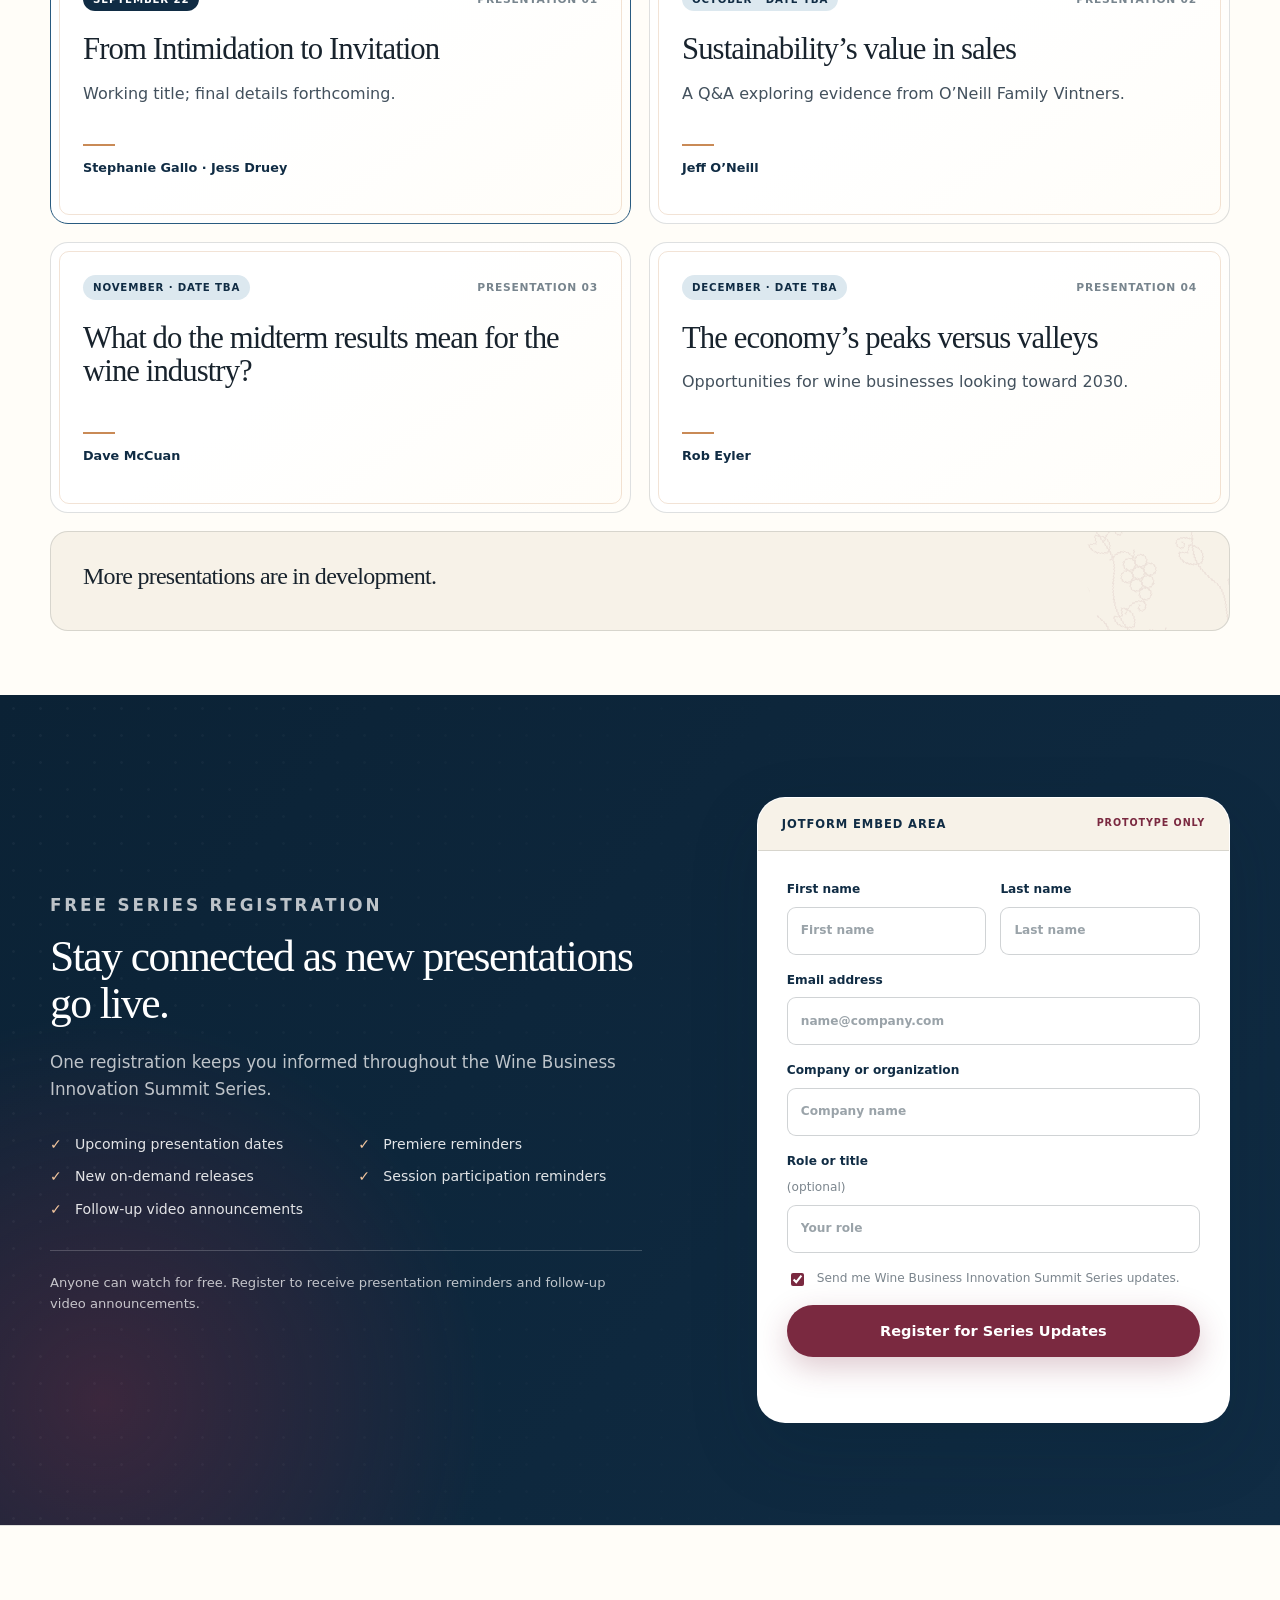
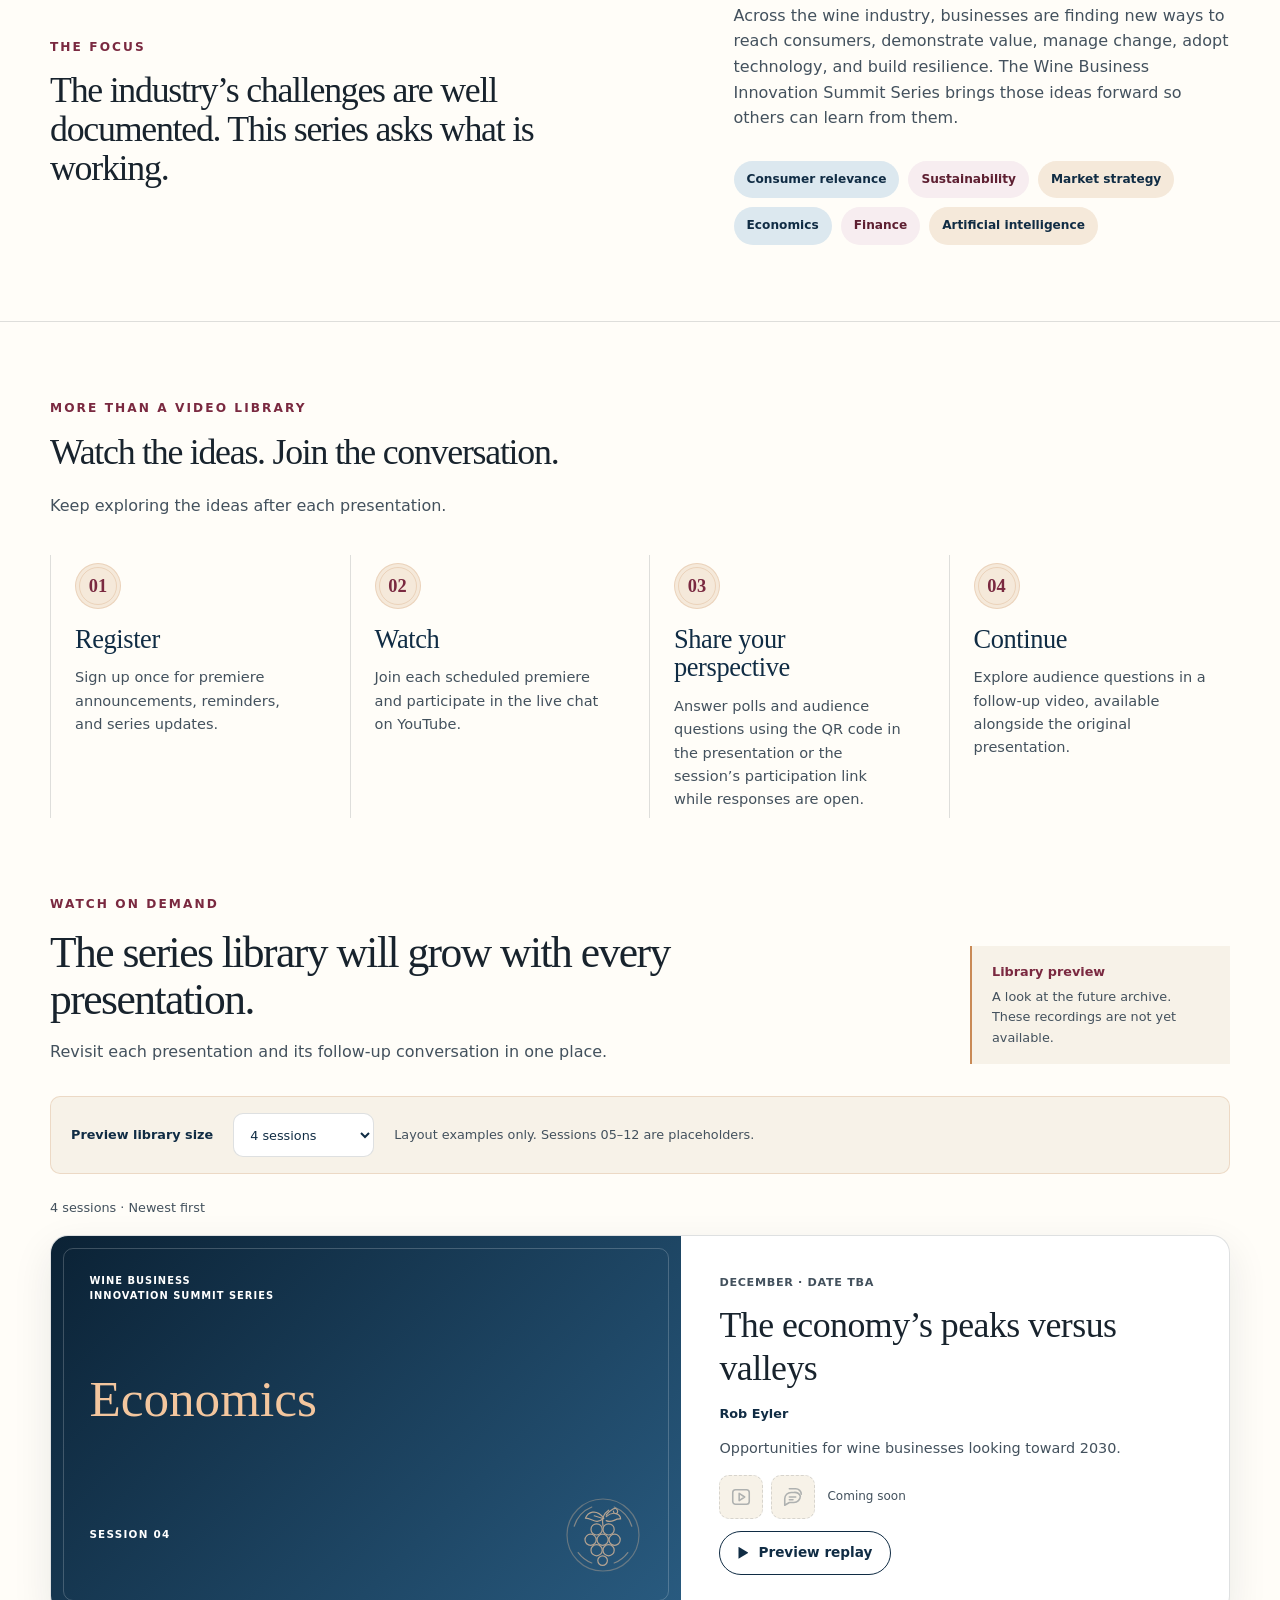
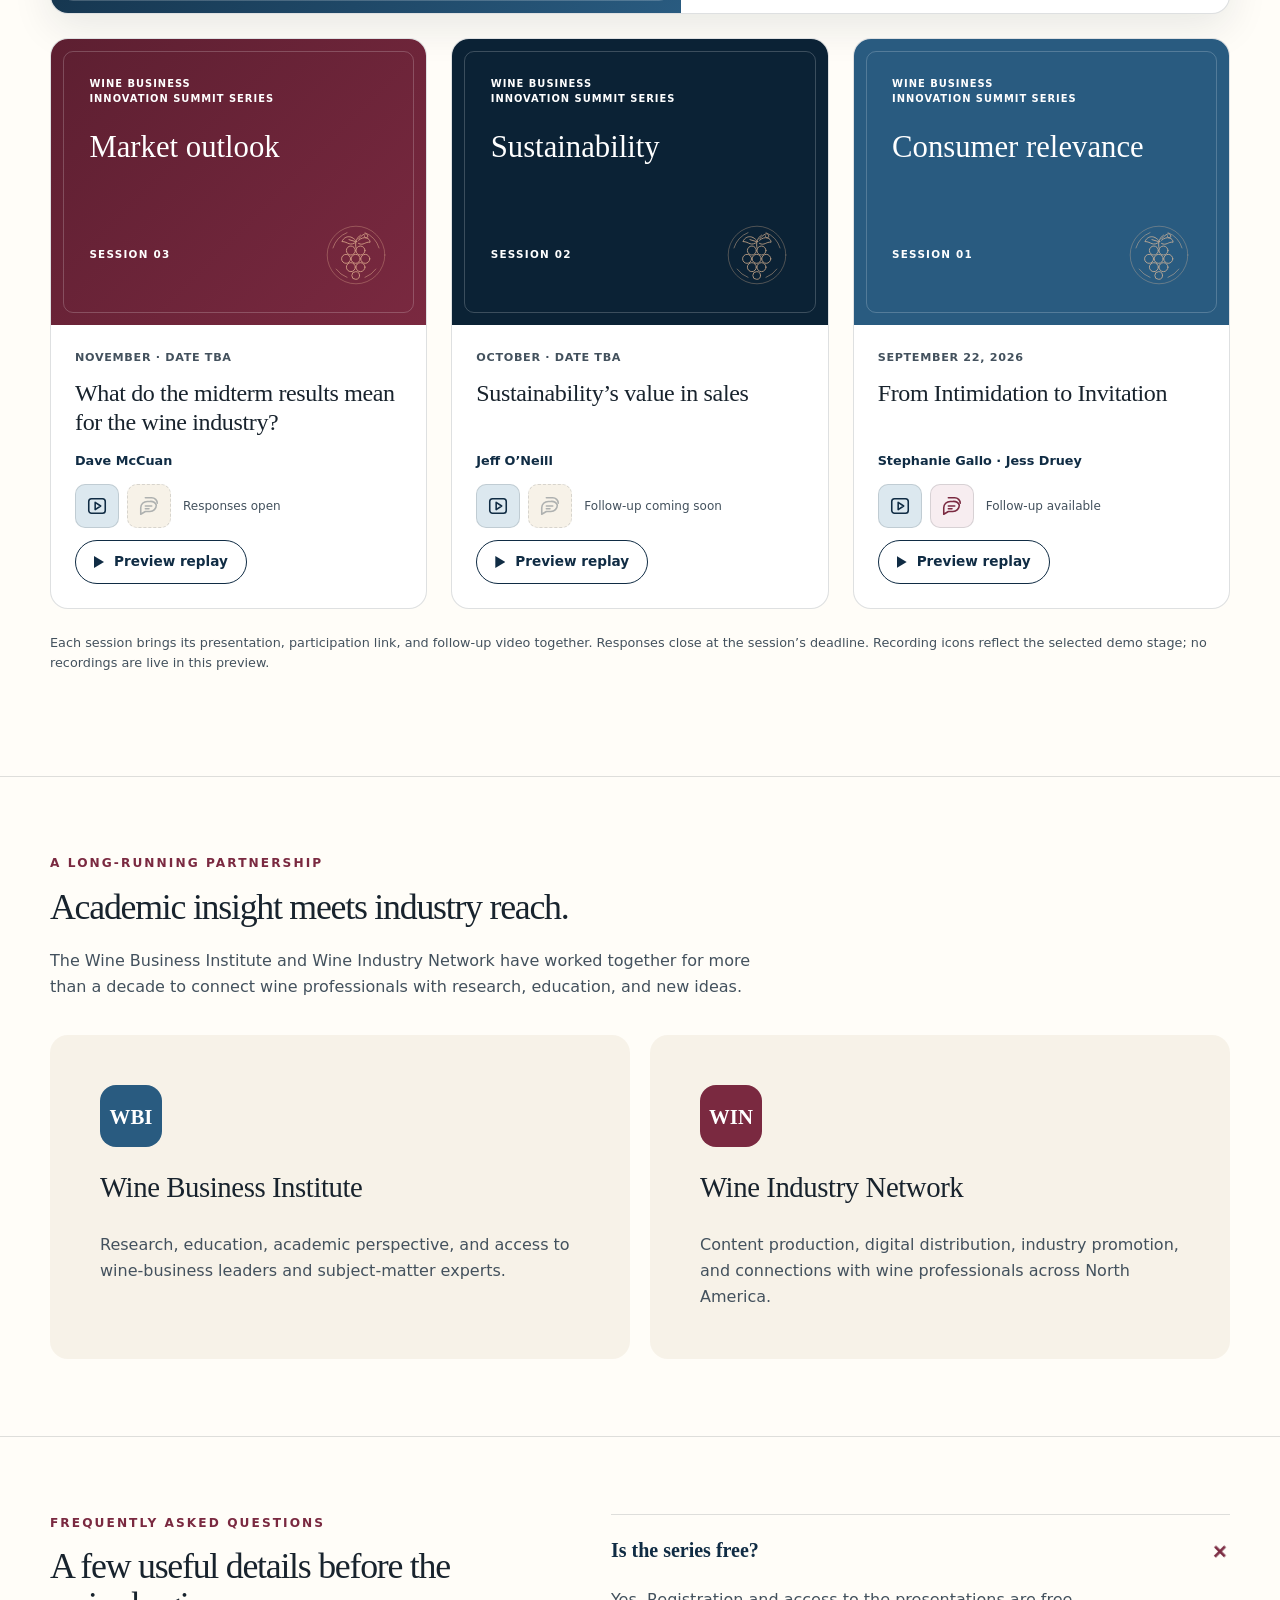
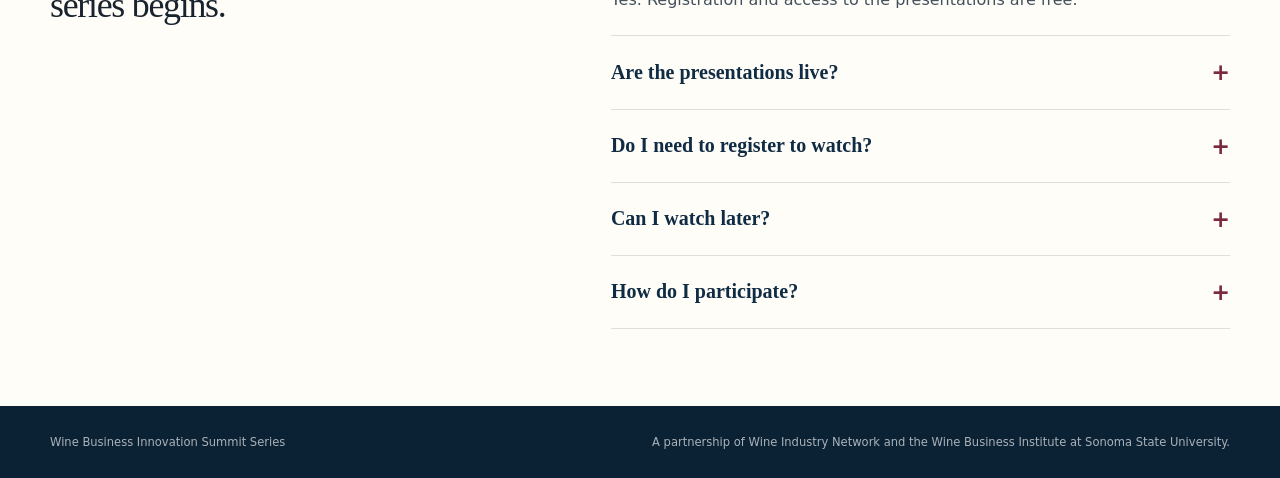
==== commit edb1cde4: "Balance stacked hero and simplify Session 1 registration" ====
--- a/index.html
+++ b/index.html
@@ -5,7 +5,7 @@
   <meta name="viewport" content="width=device-width, initial-scale=1">
   <meta name="description" content="Prototype landing page for the Wine Business Innovation Summit Series, presented by Wine Industry Network and the Wine Business Institute at Sonoma State University.">
   <title>Wine Business Innovation Summit Series</title>
-  <link rel="stylesheet" href="assets/css/styles.css?v=20260908-recording-states">
+  <link rel="stylesheet" href="assets/css/styles.css?v=20260908-tablet-hero">
   <script defer src="assets/js/main.js?v=20260908-followup-coming-soon"></script>
 </head>
 <body class="page--program-first">
@@ -68,7 +68,7 @@
     <nav class="program-nav" aria-label="Explore the series" data-program-nav>
       <div class="shell program-nav__inner">
         <div class="program-nav__links">
-          <a href="#first-presentation" aria-current="location">First presentation</a>
+          <a href="#first-presentation" aria-current="location">Session 1</a>
           <a href="#schedule">Full schedule</a>
           <a href="#about-series">About the series</a>
           <a href="#participation">How to participate</a>
@@ -84,7 +84,7 @@
       <div class="shell">
         <div class="section-topline">
           <div>
-            <p class="eyebrow">First presentation</p>
+            <p class="eyebrow">Session 1</p>
           </div>
         </div>
 
@@ -113,8 +113,7 @@
           </div>
 
           <div class="feature-card__aside">
-            <p class="feature-card__signup">Free series registration</p>
-            <a class="button button--primary" href="#register">Register for Series Updates</a>
+            <a class="button button--primary" href="#register">Register for Free</a>
             <p class="feature-card__signup-note">One signup for the full series. Registration is encouraged, but not required to watch.</p>
             <details class="format-details">
               <summary>Premiere format</summary>
--- a/assets/css/styles.css
+++ b/assets/css/styles.css
@@ -60,6 +60,11 @@
   --hero-title-size: clamp(3.25rem, 6.5vw, 5.8rem);
   --hero-bottom-space: clamp(36px, 4.5vw, 69px);
   --hero-mobile-bottom-space: 40px;
+  --hero-tablet-width: 640px;
+  --hero-tablet-title-size: clamp(3rem, 6.5vw, 3.5rem);
+  --hero-tablet-top-space: 48px;
+  --hero-tablet-bottom-space: 32px;
+  --hero-tablet-gap: 32px;
   --hero-banner-background:
     radial-gradient(circle at 82% 14%, rgba(66, 121, 160, 0.35), transparent 29%),
     radial-gradient(circle at 7% 88%, rgba(122, 41, 64, 0.32), transparent 30%),
@@ -2595,6 +2600,20 @@
     }
   }
 }
+/* A centered shared column keeps the stacked tablet hero balanced. */
+@media (min-width: 721px) and (max-width: 980px) {
+  .hero {
+    padding-top: var(--hero-tablet-top-space);
+    padding-bottom: var(--hero-tablet-bottom-space);
+  }
+  .hero__grid {
+    max-width: var(--hero-tablet-width);
+    gap: var(--hero-tablet-gap);
+  }
+  .hero__content, .hero__media { width: 100%; max-width: none; }
+  .hero h1 { font-size: var(--hero-tablet-title-size); }
+}
+
 @media (max-width: 720px) {
   .library__grid[data-visible-count="3"], .replay-card--compact { grid-template-columns: minmax(0, 1fr); }
   .library__older-hint { display: none; }
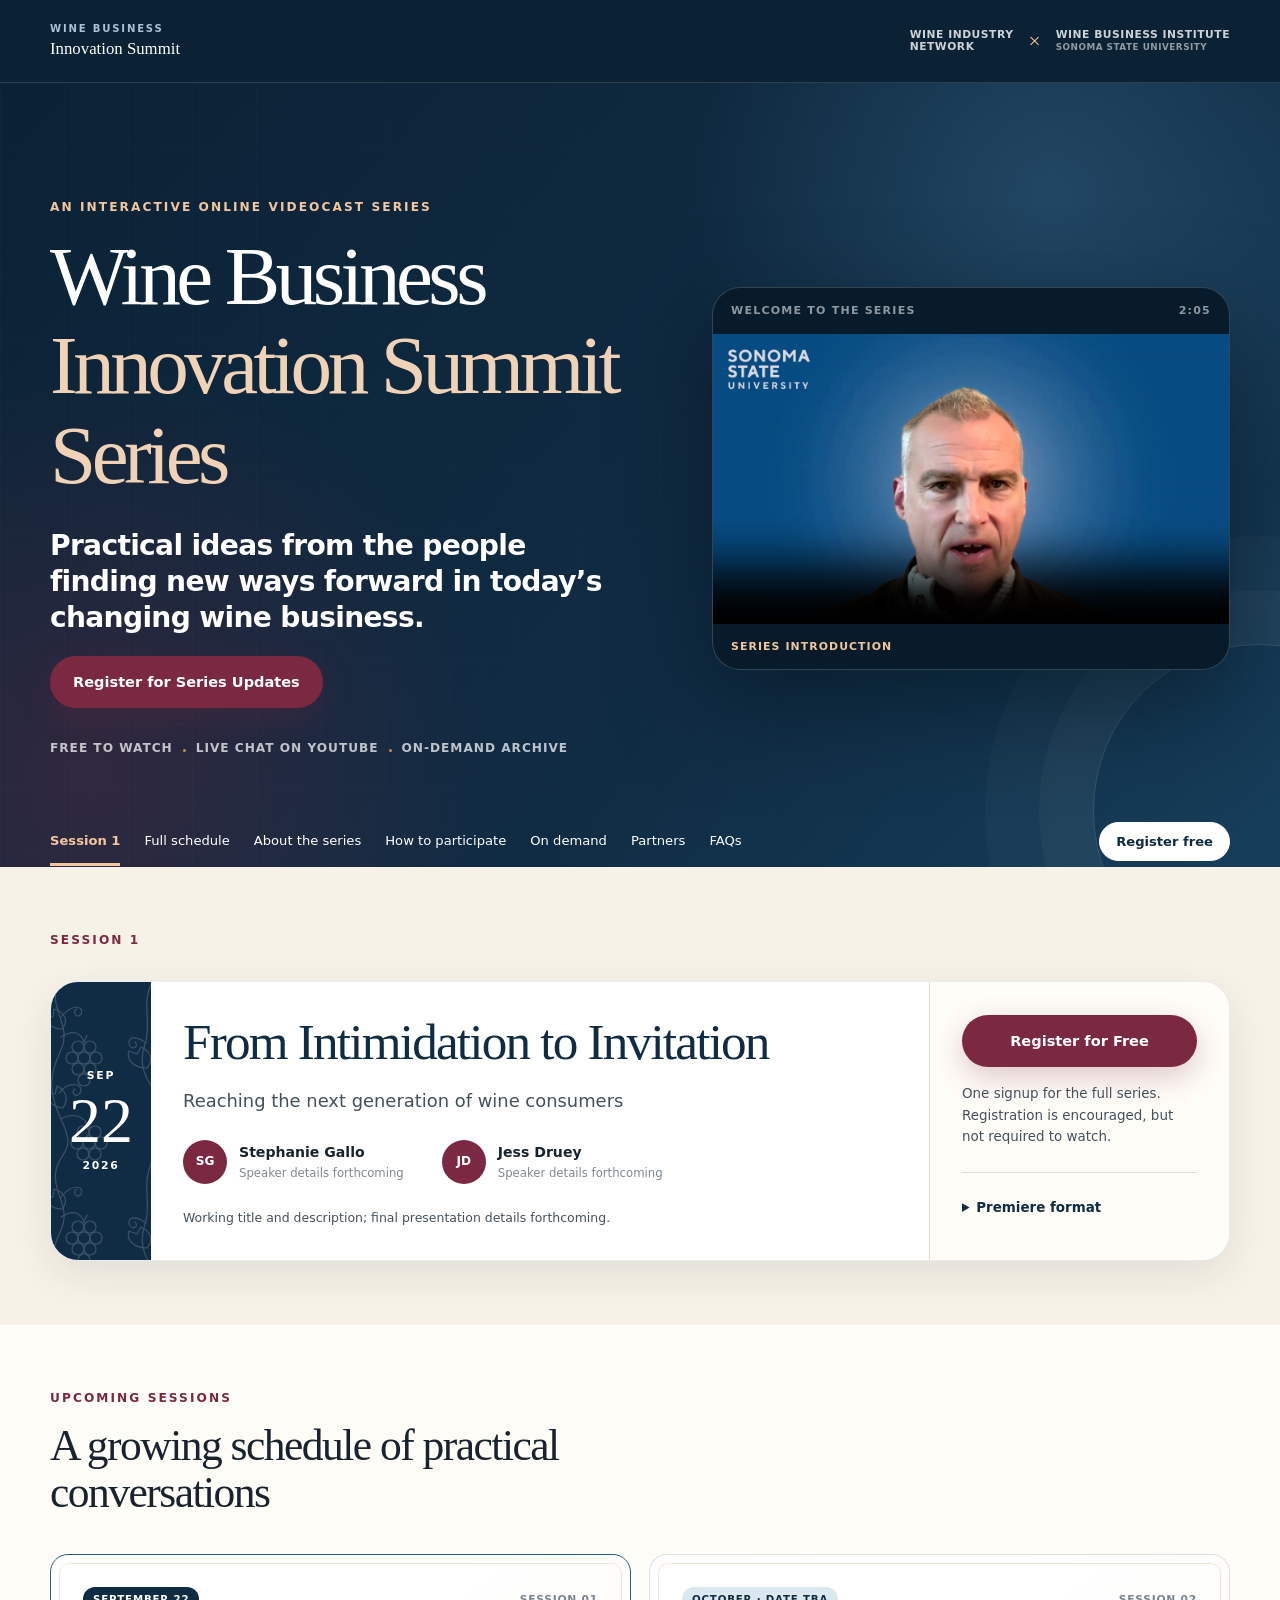
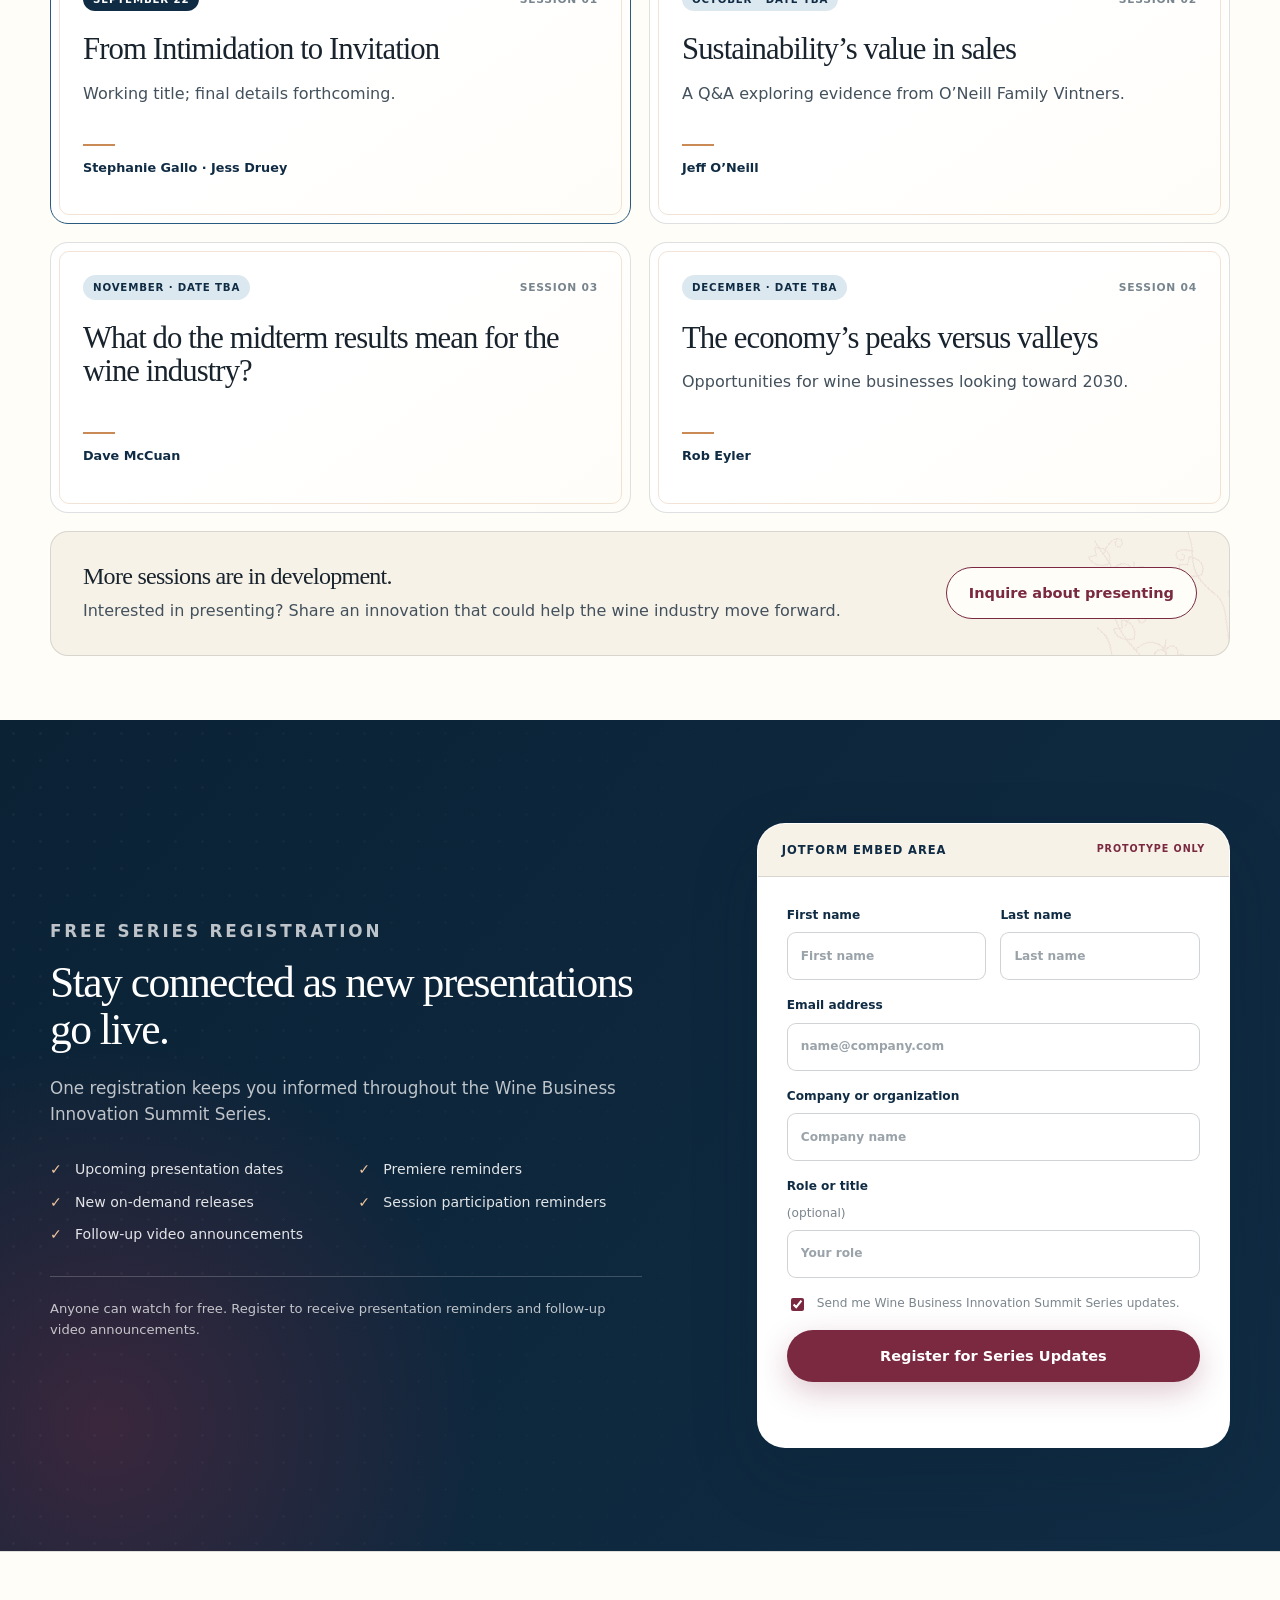
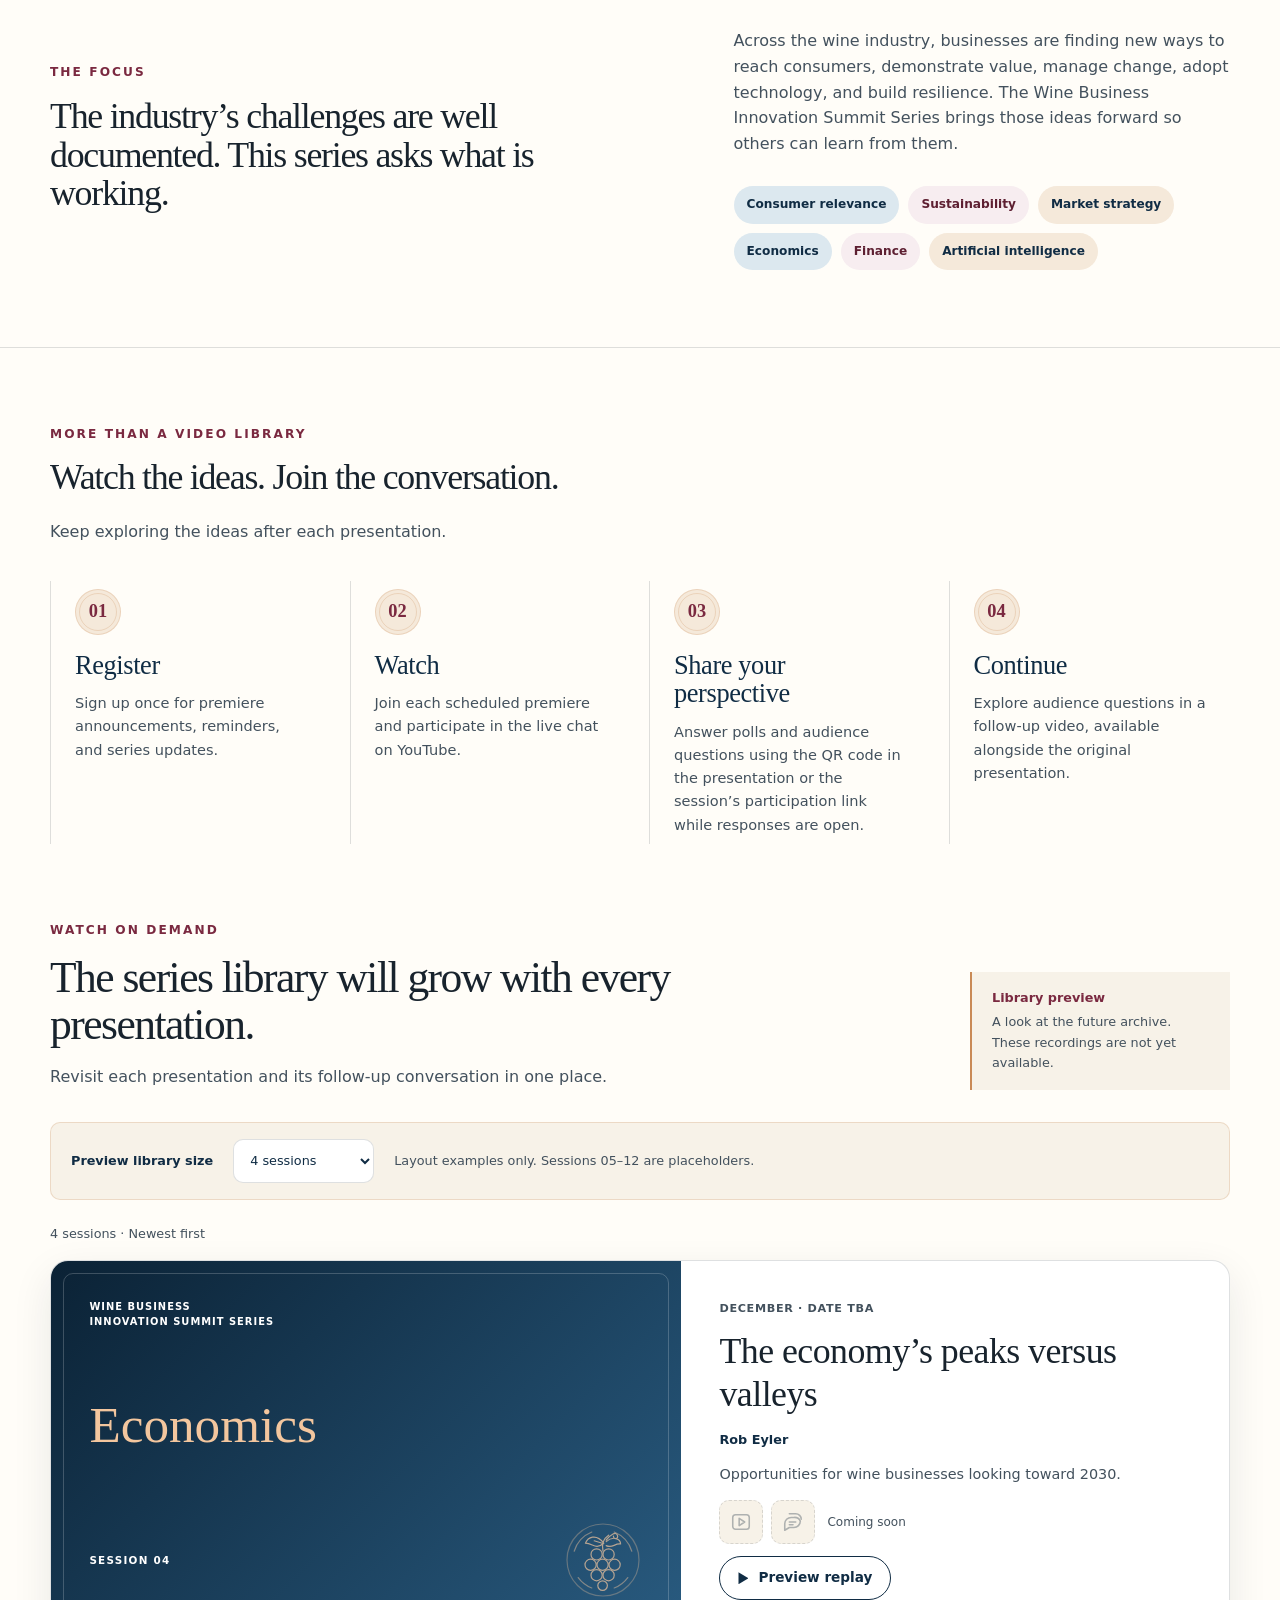
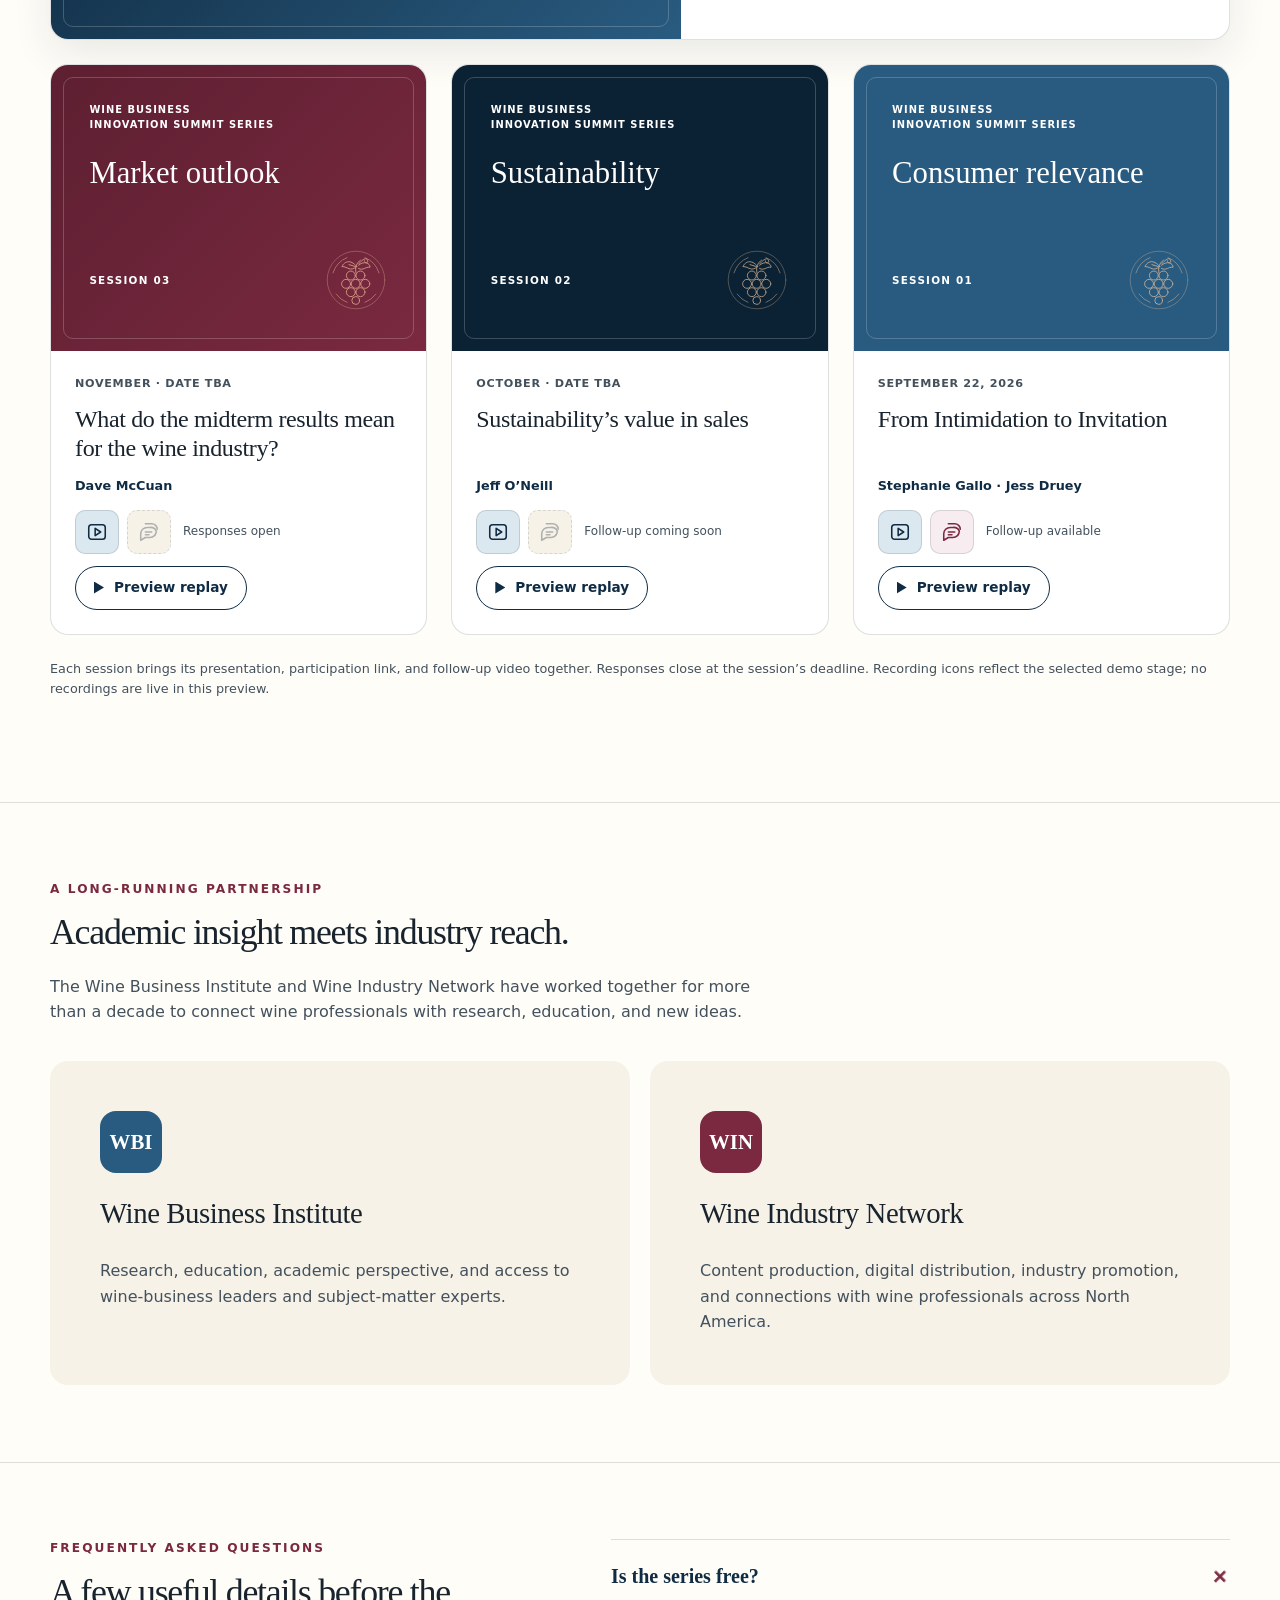
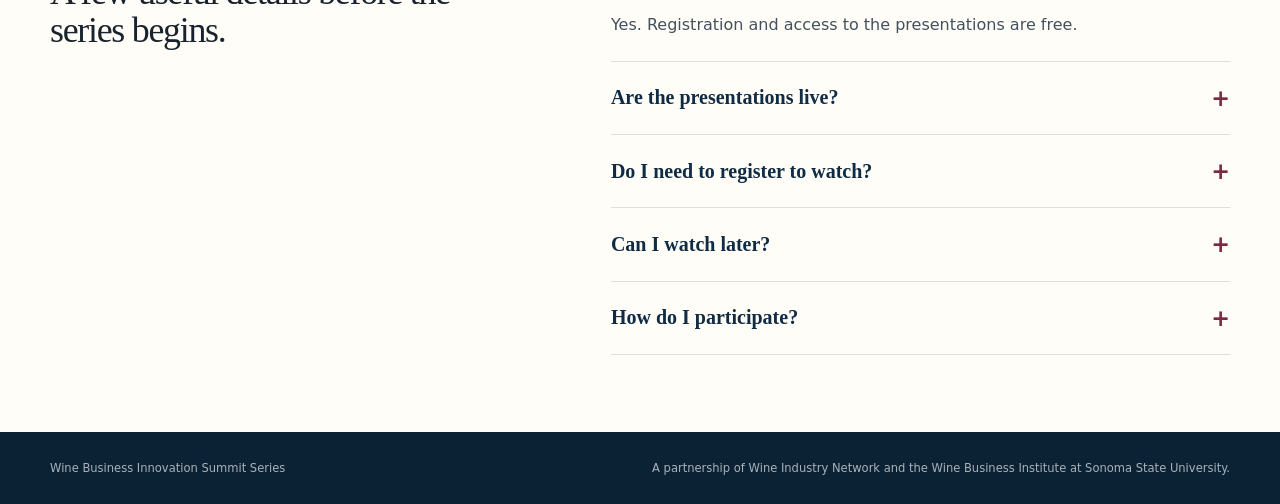
==== commit c6a57d15: "Add presenter inquiry preview to both design versions" ====
--- a/index.html
+++ b/index.html
@@ -5,8 +5,8 @@
   <meta name="viewport" content="width=device-width, initial-scale=1">
   <meta name="description" content="Prototype landing page for the Wine Business Innovation Summit Series, presented by Wine Industry Network and the Wine Business Institute at Sonoma State University.">
   <title>Wine Business Innovation Summit Series</title>
-  <link rel="stylesheet" href="assets/css/styles.css?v=20260908-tablet-hero">
-  <script defer src="assets/js/main.js?v=20260908-followup-coming-soon"></script>
+  <link rel="stylesheet" href="assets/css/styles.css?v=20260910-presenter-inquiry">
+  <script defer src="assets/js/main.js?v=20260910-presenter-inquiry"></script>
 </head>
 <body class="page--program-first">
   <a class="skip-link" href="#main-content">Skip to content</a>
@@ -134,7 +134,7 @@
       <div class="shell">
         <div class="section-topline section-topline--schedule">
           <div>
-            <p class="eyebrow">Upcoming presentations</p>
+            <p class="eyebrow">Upcoming sessions</p>
             <h2 id="schedule-title">A growing schedule of practical conversations</h2>
           </div>
         </div>
@@ -143,7 +143,7 @@
           <article class="session-card session-card--first">
             <div class="session-card__meta">
               <span class="status-pill status-pill--date">September 22</span>
-              <span>Presentation 01</span>
+              <span>Session 01</span>
             </div>
             <h3>From Intimidation to Invitation</h3>
             <p class="session-card__subtitle">Working title; final details forthcoming.</p>
@@ -153,7 +153,7 @@
           <article class="session-card">
             <div class="session-card__meta">
               <span class="status-pill">October · Date TBA</span>
-              <span>Presentation 02</span>
+              <span>Session 02</span>
             </div>
             <h3>Sustainability’s value in sales</h3>
             <p class="session-card__subtitle">A Q&amp;A exploring evidence from O’Neill Family Vintners.</p>
@@ -163,7 +163,7 @@
           <article class="session-card">
             <div class="session-card__meta">
               <span class="status-pill">November · Date TBA</span>
-              <span>Presentation 03</span>
+              <span>Session 03</span>
             </div>
             <h3>What do the midterm results mean for the wine industry?</h3>
             <p class="session-card__speaker">Dave McCuan</p>
@@ -172,22 +172,54 @@
           <article class="session-card">
             <div class="session-card__meta">
               <span class="status-pill">December · Date TBA</span>
-              <span>Presentation 04</span>
+              <span>Session 04</span>
             </div>
             <h3>The economy’s peaks versus valleys</h3>
             <p class="session-card__subtitle">Opportunities for wine businesses looking toward 2030.</p>
             <p class="session-card__speaker">Rob Eyler</p>
           </article>
 
-          <article class="session-card session-card--add">
+          <article class="session-card session-card--add presenter-invitation">
             <div>
-              <span class="session-card__plus" aria-hidden="true">+</span>
-              <h3>More presentations are in development.</h3>
-            </div>
-          </article>
-        </div>
-      </div>
-    </section>
+              <h3>More sessions are in development.</h3>
+              <p>Interested in presenting? Share an innovation that could help the wine industry move forward.</p>
+            </div>
+            <button class="button button--secondary" type="button" data-presenter-open aria-haspopup="dialog" aria-controls="presenter-dialog">Inquire about presenting</button>
+          </article>
+        </div>
+      </div>
+    </section>
+
+    <dialog class="replay-dialog presenter-dialog" id="presenter-dialog" aria-labelledby="presenter-title" aria-describedby="presenter-intro">
+      <div class="replay-dialog__bar"><span>Presenter inquiry</span><button type="button" data-presenter-close aria-label="Close presenter inquiry">Close <span aria-hidden="true">×</span></button></div>
+      <div class="presenter-dialog__intro">
+        <p class="eyebrow">Bring your ideas to the series</p>
+        <h2 id="presenter-title" tabindex="-1" autofocus>What’s moving your wine business forward?</h2>
+        <p id="presenter-intro">Tell us about your innovation and your interest in sharing it in a future session.</p>
+        <p class="presenter-preview-note" id="presenter-preview-note">Form preview only. Nothing entered here is sent or saved.</p>
+      </div>
+      <form class="prototype-form presenter-form" data-presenter-form aria-describedby="presenter-preview-note">
+        <fieldset disabled>
+          <legend class="presenter-field-note">All fields are required except the profile links.</legend>
+          <div class="field-row">
+            <label for="presenter-first">First name<input id="presenter-first" name="firstName" type="text" autocomplete="given-name" required></label>
+            <label for="presenter-last">Last name<input id="presenter-last" name="lastName" type="text" autocomplete="family-name" required></label>
+          </div>
+          <label for="presenter-email">Email address<input id="presenter-email" name="email" type="email" autocomplete="email" required></label>
+          <div class="field-row">
+            <label for="presenter-company">Company<input id="presenter-company" name="company" type="text" autocomplete="organization" required></label>
+            <label for="presenter-title-field">Title<input id="presenter-title-field" name="title" type="text" autocomplete="organization-title" required></label>
+          </div>
+          <label for="presenter-innovation">Explain how your wine business innovation will support the wine industry's recovery?<textarea id="presenter-innovation" name="innovation" rows="4" required></textarea></label>
+          <div class="field-row">
+            <label for="presenter-linkedin">LinkedIn profile (optional)<input id="presenter-linkedin" name="linkedin" type="url" placeholder="https://www.linkedin.com/in/…"></label>
+            <label for="presenter-bio">Bio link (optional)<input id="presenter-bio" name="bio" type="url" placeholder="https://…"></label>
+          </div>
+          <button class="button button--primary" type="submit">Preview inquiry submission</button>
+        </fieldset>
+        <p class="form-message" role="status" data-presenter-message></p>
+      </form>
+    </dialog>
 
     <section class="section section--registration" id="register" aria-labelledby="register-title">
       <div class="shell registration-grid">
--- a/assets/css/styles.css
+++ b/assets/css/styles.css
@@ -52,6 +52,8 @@
   --replay-art-space: clamp(24px, 3vw, 40px);
   --replay-blue-background: linear-gradient(135deg, var(--navy-deep), var(--blue));
   --replay-wine-background: linear-gradient(135deg, var(--wine-dark), var(--wine));
+  --presenter-dialog-width: 740px;
+  --presenter-panel-space: clamp(20px, 3vw, 32px);
   --replay-dialog-width: 1080px;
   --replay-sidebar-width: 300px;
   --replay-panel-space: 24px;
@@ -2710,3 +2712,24 @@
     animation-iteration-count: 1 !important;
   }
 }
+
+/* Presenter inquiry: shared component, using each version's own brand tokens. */
+.presenter-invitation > div { flex: 1; min-width: 0; }
+.presenter-invitation .button { flex-shrink: 0; color: var(--wine); border-color: var(--wine); background: var(--paper); }
+.presenter-dialog { width: min(var(--presenter-dialog-width), calc(100% - 32px)); }
+.presenter-dialog__intro { padding: var(--presenter-panel-space) var(--presenter-panel-space) 0; }
+.presenter-dialog__intro h2 { margin-bottom: 12px; font-size: clamp(1.7rem, 3vw, 2.25rem); }
+.presenter-dialog__intro .eyebrow { margin-bottom: 12px; }
+.presenter-dialog__intro p { font-size: 0.9rem; }
+.presenter-preview-note { padding: 12px 16px; border-left: 2px solid var(--copper); background: var(--cream); color: var(--ink-soft); }
+.presenter-form { padding: 0 var(--presenter-panel-space) var(--presenter-panel-space); }
+.presenter-form fieldset { display: grid; gap: 16px; min-width: 0; margin: 0; padding: 0; border: 0; }
+.presenter-field-note { padding: 0 0 16px; color: var(--ink-soft); font-size: 0.76rem; }
+.presenter-form input[type="url"], .presenter-form textarea { width: 100%; min-height: 48px; padding: 11px 13px; border: 1px solid var(--line); border-radius: var(--radius-sm); color: var(--ink); background: var(--white); font: inherit; }
+.presenter-form textarea { resize: vertical; }
+.presenter-form .form-message:empty { display: none; }
+body:has(.presenter-dialog[open]) { overflow: hidden; }
+@media (max-width: 720px) {
+  .presenter-form .field-row { grid-template-columns: minmax(0, 1fr); }
+  .presenter-invitation .button { width: 100%; }
+}
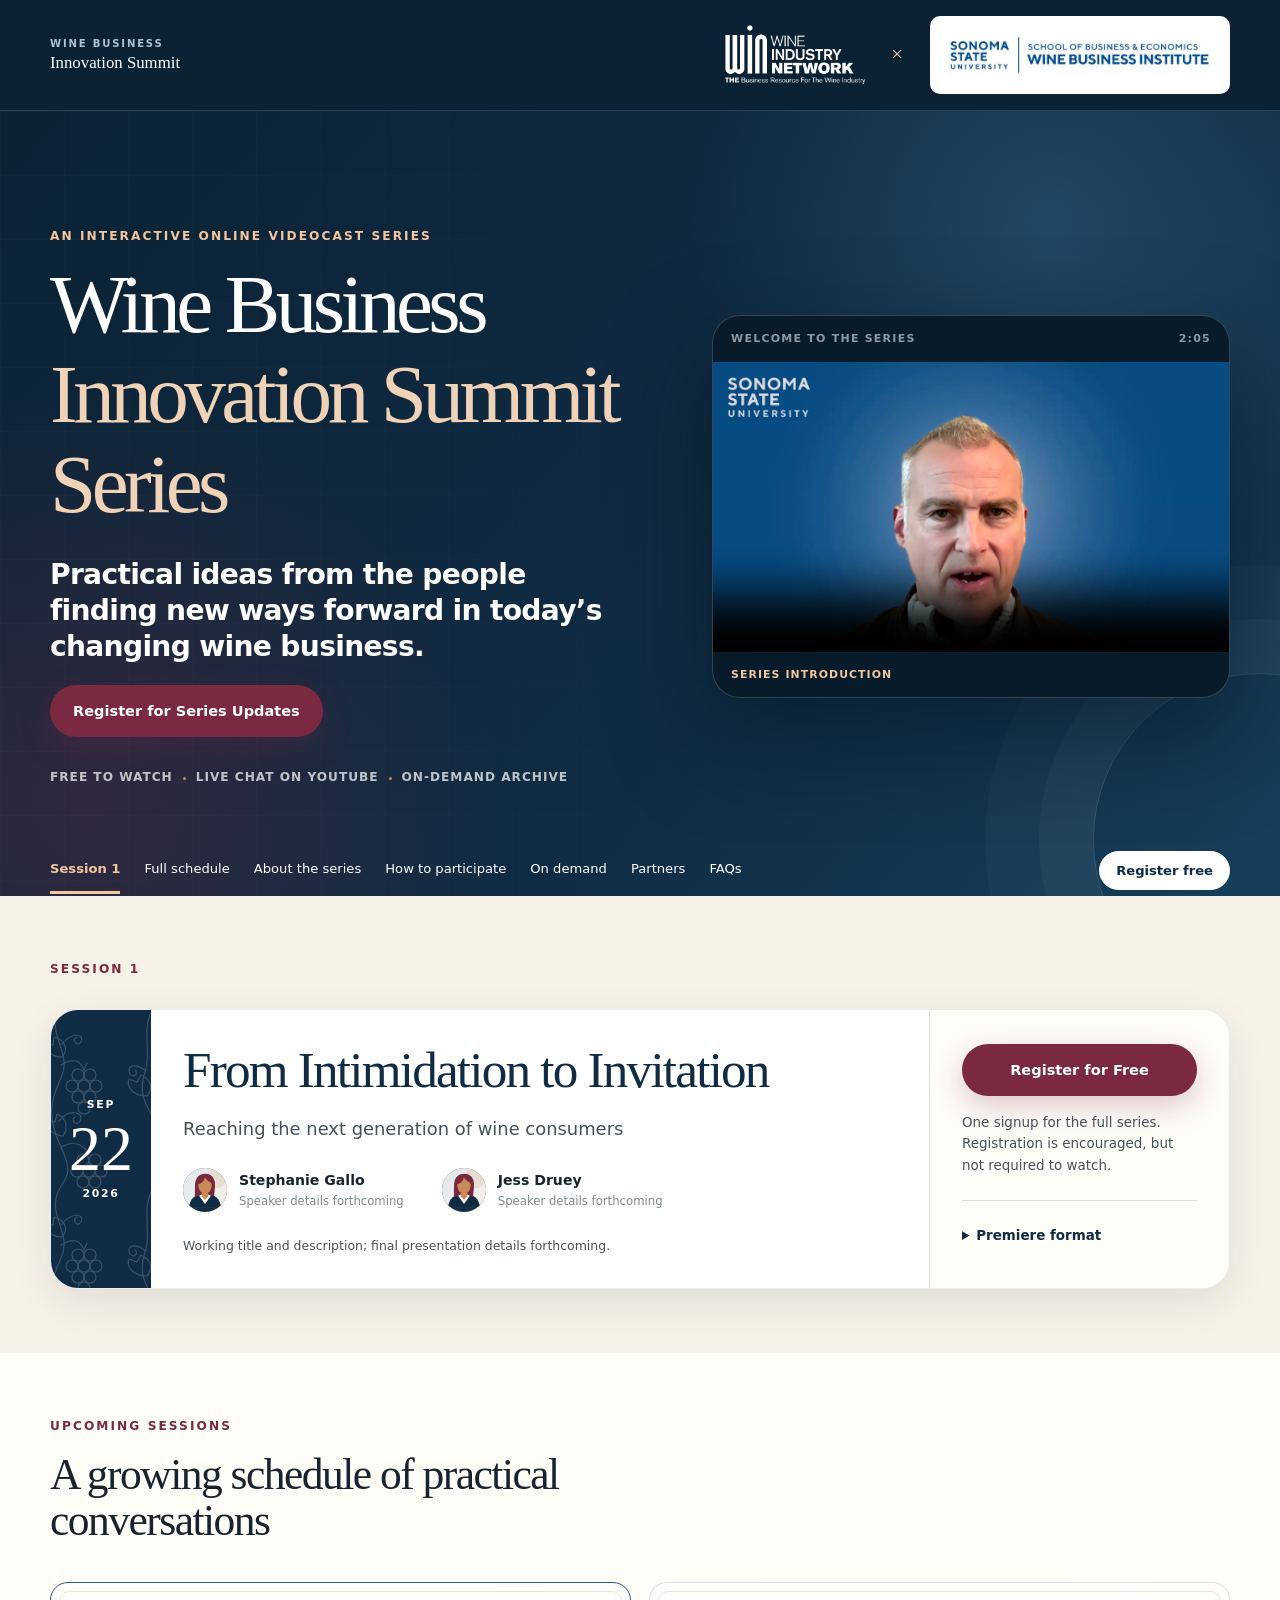
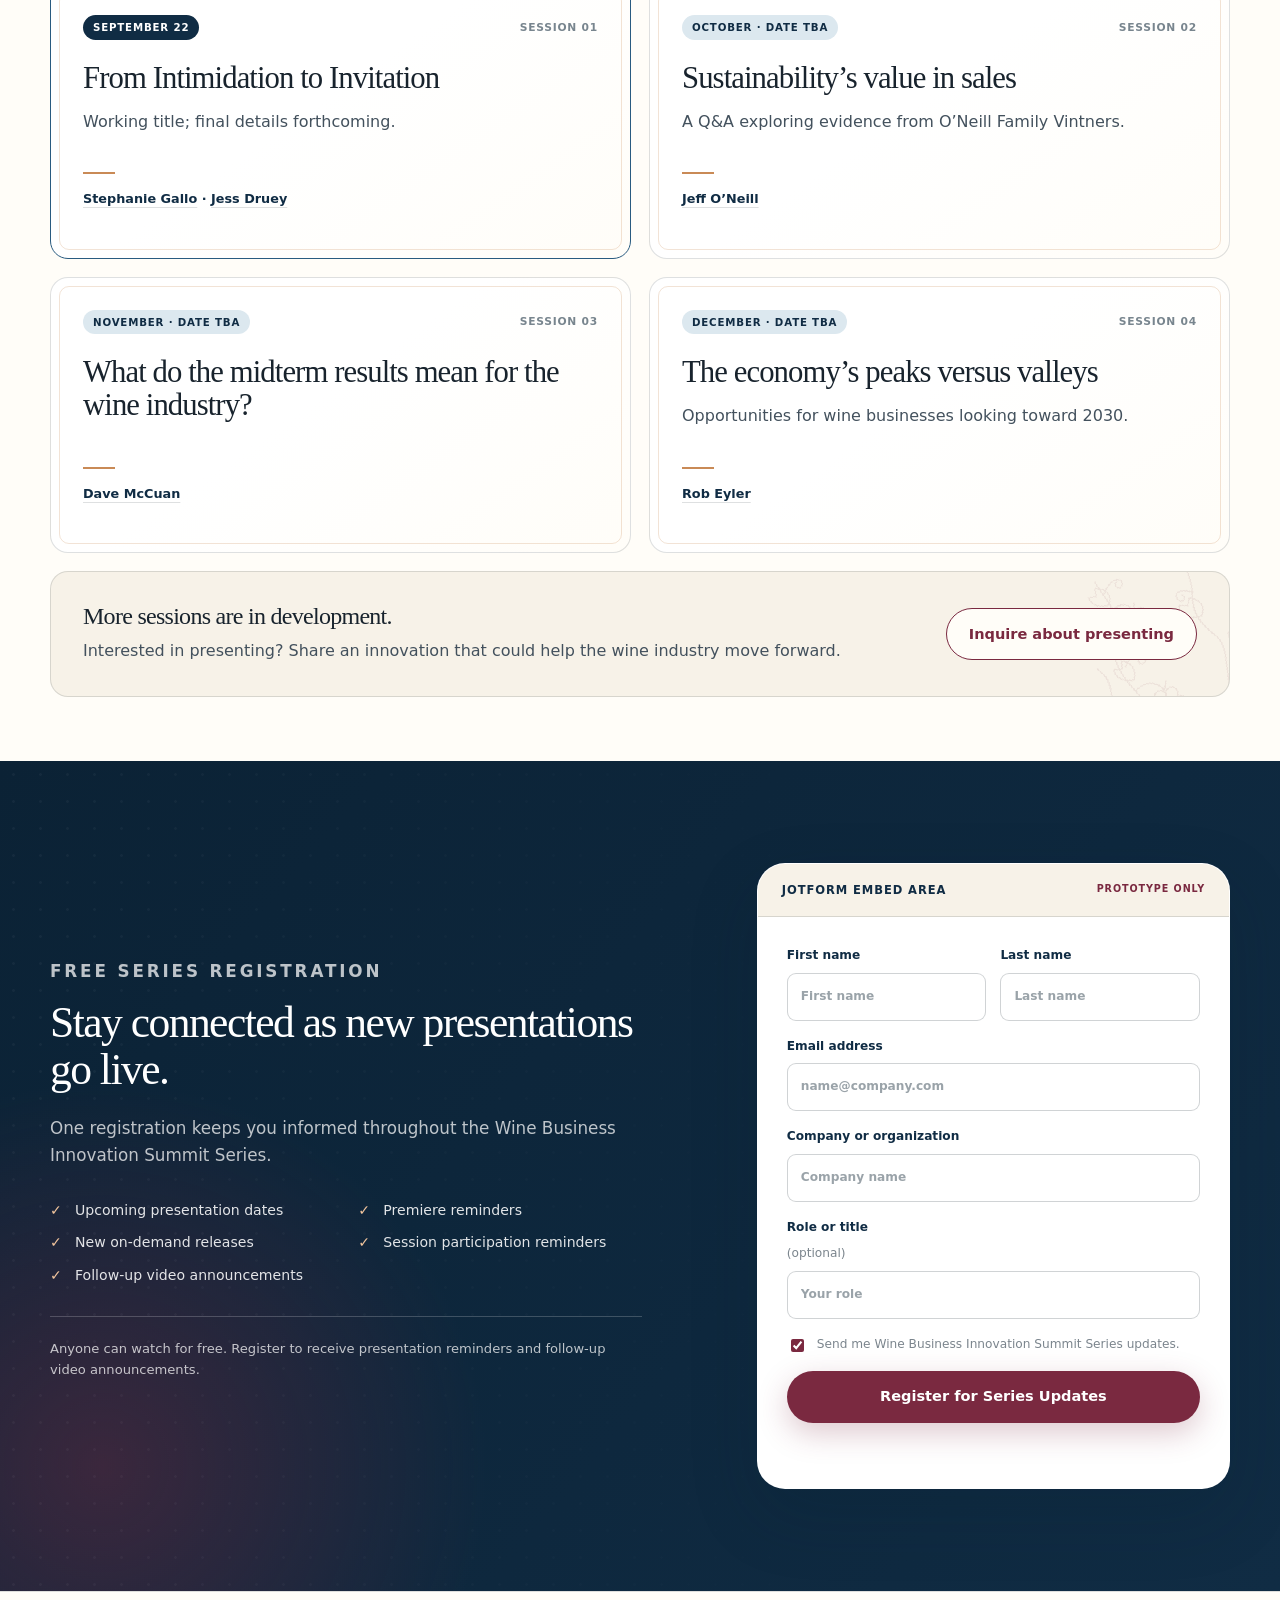
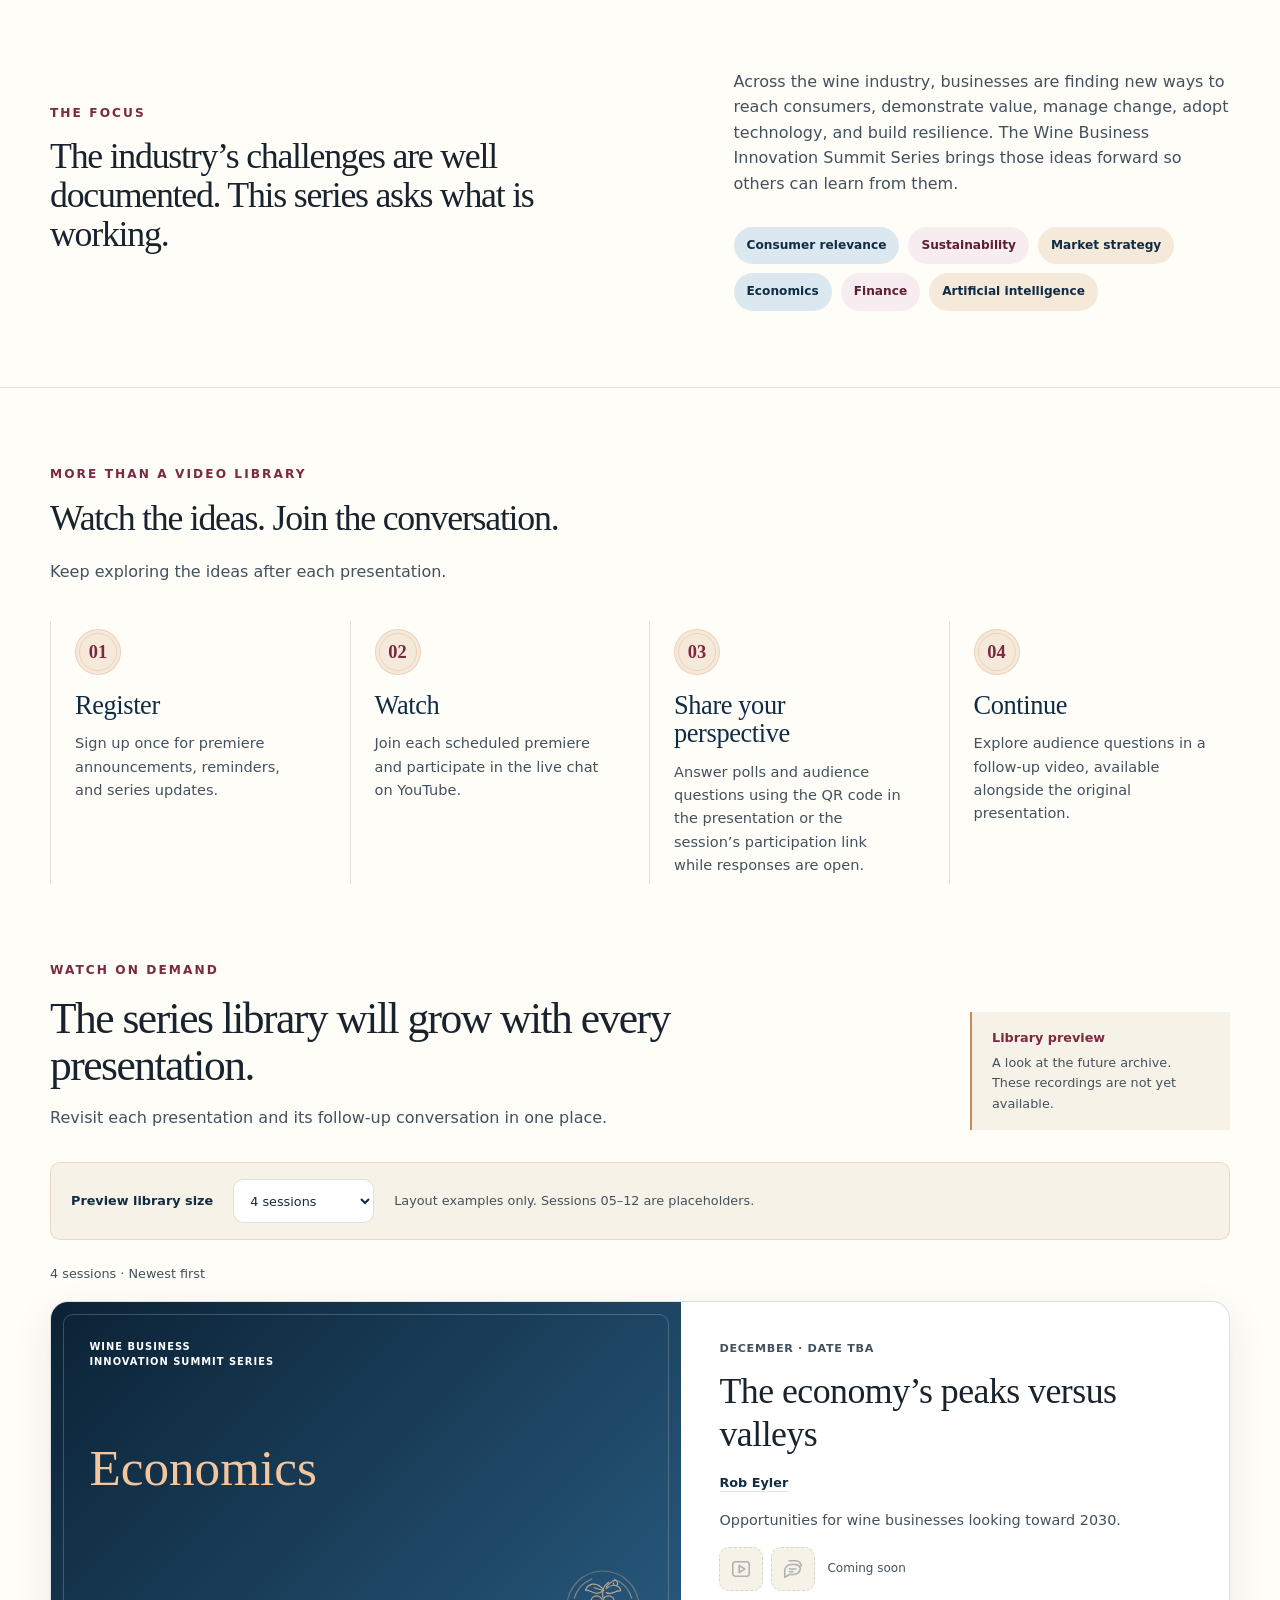
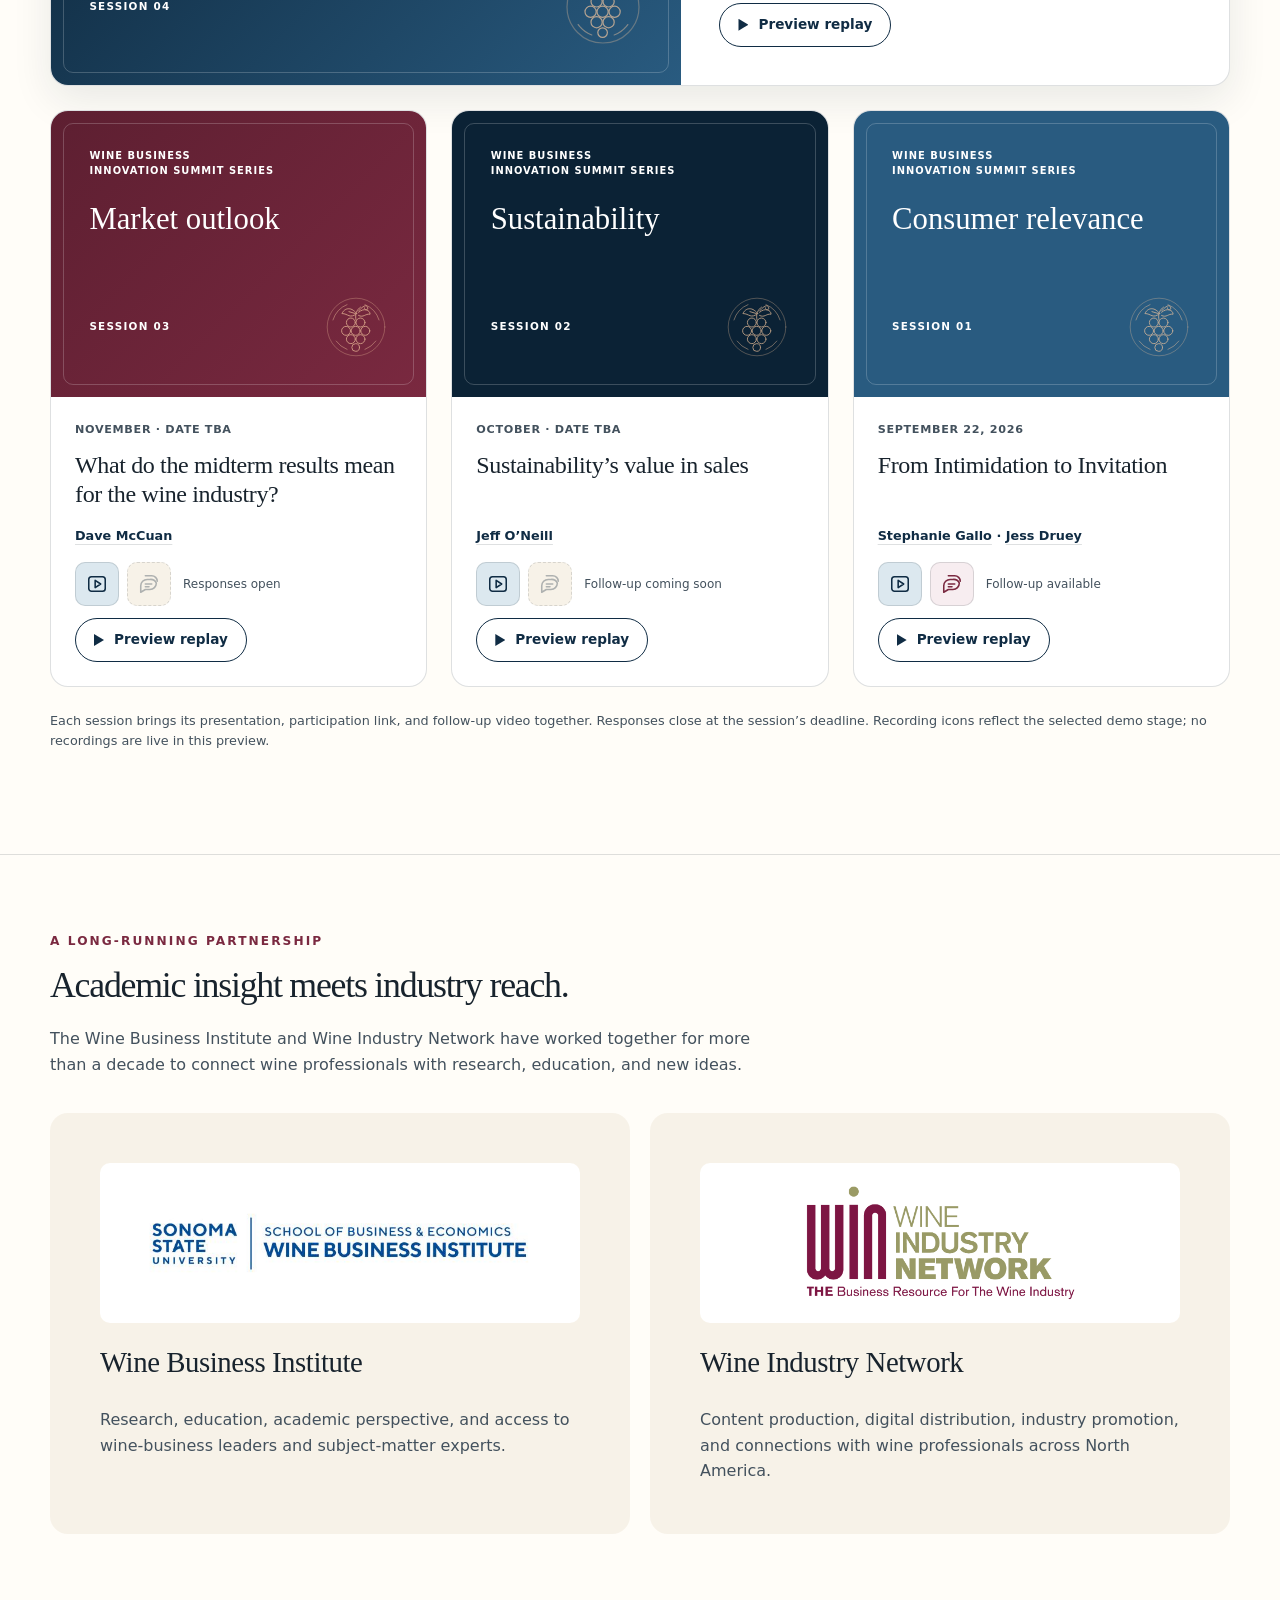
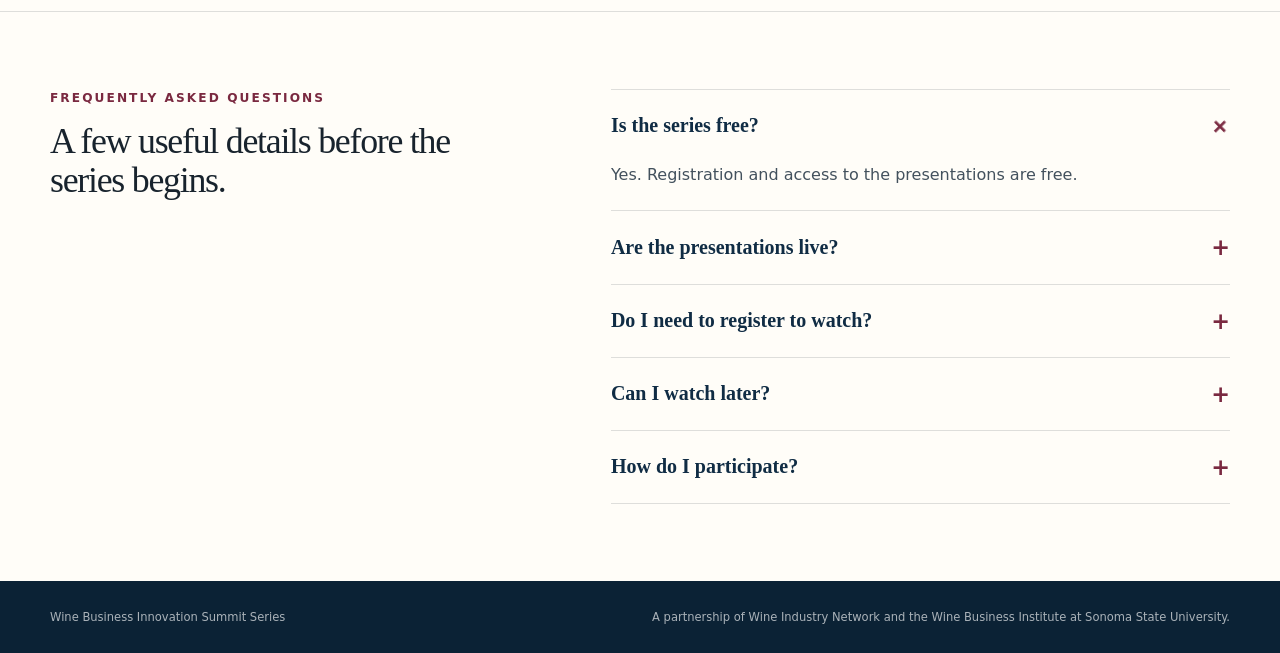
==== commit 291a789e: "Add speaker profiles and partner logos to both previews" ====
--- a/index.html
+++ b/index.html
@@ -5,8 +5,8 @@
   <meta name="viewport" content="width=device-width, initial-scale=1">
   <meta name="description" content="Prototype landing page for the Wine Business Innovation Summit Series, presented by Wine Industry Network and the Wine Business Institute at Sonoma State University.">
   <title>Wine Business Innovation Summit Series</title>
-  <link rel="stylesheet" href="assets/css/styles.css?v=20260910-presenter-inquiry">
-  <script defer src="assets/js/main.js?v=20260910-presenter-inquiry"></script>
+  <link rel="stylesheet" href="assets/css/styles.css?v=20260910-cross-spacing">
+  <script defer src="assets/js/main.js?v=20260910-portrait-hair"></script>
 </head>
 <body class="page--program-first">
   <a class="skip-link" href="#main-content">Skip to content</a>
@@ -19,9 +19,9 @@
       </a>
 
       <div class="partner-lockup" aria-label="Presented by Wine Industry Network and the Wine Business Institute at Sonoma State University">
-        <span class="wordmark wordmark--win">Wine Industry<br>Network</span>
+        <img class="partner-lockup__logo partner-lockup__logo--win" src="assets/images/logos/win-logo-white.png" width="1920" height="850" alt="Wine Industry Network">
         <span class="partner-lockup__x" aria-hidden="true">×</span>
-        <span class="wordmark wordmark--wbi">Wine Business Institute<br><small>Sonoma State University</small></span>
+        <span class="partner-lockup__wbi"><img src="assets/images/logos/wbi-logo-horizontal.jpg" width="660" height="130" alt="Sonoma State University, School of Business &amp; Economics — Wine Business Institute"></span>
       </div>
 
     </div>
@@ -500,12 +500,12 @@
 
         <div class="partner-grid">
           <article class="partner-card">
-            <p class="partner-card__mark">WBI</p>
+            <div class="partner-card__logo"><img src="assets/images/logos/wbi-logo-horizontal.jpg" width="660" height="130" loading="lazy" alt="Sonoma State University, School of Business &amp; Economics — Wine Business Institute"></div>
             <h3>Wine Business Institute</h3>
             <p>Research, education, academic perspective, and access to wine-business leaders and subject-matter experts.</p>
           </article>
           <article class="partner-card">
-            <p class="partner-card__mark partner-card__mark--win">WIN</p>
+            <div class="partner-card__logo partner-card__logo--win"><img src="assets/images/logos/win-logo-color.png" width="1000" height="443" loading="lazy" alt="Wine Industry Network"></div>
             <h3>Wine Industry Network</h3>
             <p>Content production, digital distribution, industry promotion, and connections with wine professionals across North America.</p>
           </article>
@@ -544,6 +544,19 @@
         </div>
       </div>
     </section>
+
+  <dialog class="replay-dialog speaker-dialog" id="speaker-dialog" aria-labelledby="speaker-profile-name">
+    <div class="replay-dialog__bar"><span data-speaker-profile-label>Speaker profile</span><button type="button" data-speaker-close aria-label="Close speaker profile" autofocus>Close <span aria-hidden="true">×</span></button></div>
+    <div class="speaker-dialog__body">
+      <div class="speaker-dialog__heading">
+        <span class="speaker__avatar speaker__avatar--profile" data-speaker-portrait aria-hidden="true"></span>
+        <div><h2 id="speaker-profile-name"></h2><p class="speaker-dialog__role" data-speaker-role hidden></p></div>
+      </div>
+      <p class="speaker-dialog__notice" data-speaker-preview hidden>Profile preview: headshot, biography, and links are awaiting confirmation.</p>
+      <div class="speaker-dialog__bio"><h3>Biography</h3><p data-speaker-bio></p></div>
+      <nav class="speaker-dialog__links" data-speaker-links aria-label="Speaker profile links" hidden></nav>
+    </div>
+  </dialog>
 
   </main>
 
--- a/assets/css/styles.css
+++ b/assets/css/styles.css
@@ -52,6 +52,28 @@
   --replay-art-space: clamp(24px, 3vw, 40px);
   --replay-blue-background: linear-gradient(135deg, var(--navy-deep), var(--blue));
   --replay-wine-background: linear-gradient(135deg, var(--wine-dark), var(--wine));
+  --header-win-width: 150px;
+  --header-wbi-width: 300px;
+  --partner-win-width: 280px;
+  --partner-wbi-width: 400px;
+  --header-tablet-win-width: 120px;
+  --header-tablet-wbi-width: 250px;
+  --header-logo-gap: 18px;
+  --header-cross-width: 24px;
+  --header-cross-offset: -3px;
+  --header-mobile-max-width: 400px;
+  --partner-card-logo-pad: 16px;
+  --partner-logo-height: 160px;
+  --partner-logo-gap: 24px;
+  --partner-logo-pad: 12px;
+  --partner-header-space: 16px;
+  --partner-mobile-gap: 10px;
+  --partner-mobile-pad: 6px;
+  --speaker-dialog-width: 660px;
+  --speaker-panel-space: clamp(24px, 4vw, 36px);
+  --speaker-profile-gap: 24px;
+  --speaker-profile-portrait: 96px;
+  --speaker-mobile-portrait: 64px;
   --presenter-dialog-width: 740px;
   --presenter-panel-space: clamp(20px, 3vw, 32px);
   --replay-dialog-width: 1080px;
@@ -2733,3 +2755,55 @@
   .presenter-form .field-row { grid-template-columns: minmax(0, 1fr); }
   .presenter-invitation .button { width: 100%; }
 }
+
+/* Speaker profiles keep biography and social details off the main page. */
+.speaker-profile-trigger { border: 0; padding: 0; background: transparent; color: inherit; font: inherit; text-align: left; cursor: pointer; }
+.speaker-name-trigger { padding-block: 3px; text-decoration: underline; text-decoration-color: var(--line); text-underline-offset: 4px; }
+.speaker-profile-trigger:hover, .speaker-profile-trigger:focus-visible { color: var(--wine); }
+.speaker-name-trigger:hover, .speaker-name-trigger:focus-visible { text-decoration-color: currentColor; }
+.speaker-profile-trigger.speaker:hover strong { text-decoration: underline; text-underline-offset: 4px; }
+.speaker__avatar { position: relative; flex-shrink: 0; overflow: hidden; }
+.speaker__avatar img[hidden] { display: none; }
+.speaker__avatar img { position: absolute; inset: 0; width: 100%; height: 100%; object-fit: cover; }
+.speaker-dialog { width: min(var(--speaker-dialog-width), calc(100% - 32px)); }
+.speaker-dialog__body { padding: var(--speaker-panel-space); }
+.speaker-dialog__heading { display: flex; align-items: center; gap: var(--speaker-profile-gap); }
+.speaker-dialog__heading > div { min-width: 0; }
+.speaker__avatar--profile { width: var(--speaker-profile-portrait); height: var(--speaker-profile-portrait); font-family: var(--serif); font-size: 2rem; font-weight: 500; }
+.speaker-dialog h2 { margin: 0; font-size: clamp(1.75rem, 4vw, 2.5rem); }
+.speaker-dialog__role { margin: 8px 0 0; color: var(--ink-soft); }
+.speaker-dialog__notice { margin: var(--speaker-profile-gap) 0 0; padding: 12px 16px; border-left: 2px solid var(--copper); background: var(--cream); color: var(--ink-soft); font-size: 0.8rem; }
+.speaker-dialog__bio { margin-top: var(--speaker-profile-gap); }
+.speaker-dialog__bio h3 { font-family: var(--sans); font-size: 0.85rem; font-weight: 750; color: var(--navy); margin-bottom: 8px; }
+.speaker-dialog__bio p { white-space: pre-line; font-size: 0.95rem; margin-bottom: 0; }
+.speaker-dialog__links:not([hidden]) { display: flex; flex-wrap: wrap; gap: 12px; margin-top: var(--speaker-profile-gap); padding-top: var(--speaker-profile-gap); border-top: 1px solid var(--line); }
+.speaker-dialog__links a { display: inline-flex; align-items: center; min-height: 44px; color: var(--wine); font-weight: 700; text-underline-offset: 4px; }
+body:has(.speaker-dialog[open]) { overflow: hidden; }
+@media (max-width: 480px) {
+  .speaker-dialog__heading { align-items: flex-start; }
+  .speaker__avatar--profile { width: var(--speaker-mobile-portrait); height: var(--speaker-mobile-portrait); font-size: 1.5rem; }
+}
+
+/* Supplied partner artwork: preserve original colors, proportions, and clear space. */
+.header-inner { padding-block: var(--partner-header-space); }
+.partner-lockup { display: flex; gap: var(--header-logo-gap); }
+.partner-lockup__logo { height: auto; object-fit: contain; }
+.partner-lockup__logo--win { width: var(--header-win-width); }
+.partner-lockup__wbi { display: block; width: var(--header-wbi-width); padding: var(--partner-logo-pad); border-radius: var(--radius-sm); background: var(--white); }
+.partner-lockup__wbi img { width: 100%; height: auto; }
+.partner-lockup__x { display: grid; place-items: center; flex: 0 0 var(--header-cross-width); width: var(--header-cross-width); line-height: 1; transform: translateX(var(--header-cross-offset)); color: var(--program-nav-highlight); }
+.partner-card__logo { display: flex; align-items: center; justify-content: center; height: var(--partner-logo-height); padding: var(--partner-card-logo-pad); margin: 0 0 var(--partner-logo-gap); border-radius: var(--radius-sm); background: var(--white); }
+.partner-card__logo img { width: 100%; max-width: var(--partner-wbi-width); height: auto; max-height: 100%; object-fit: contain; object-position: center; }
+.partner-card__logo--win img { max-width: var(--partner-win-width); }
+@media (max-width: 980px) {
+  .header-inner { grid-template-columns: minmax(0, 1fr) auto; gap: var(--header-logo-gap); }
+  .partner-lockup { justify-self: end; max-width: 100%; }
+  .partner-lockup__logo--win { width: var(--header-tablet-win-width); }
+  .partner-lockup__wbi { width: var(--header-tablet-wbi-width); padding: var(--partner-mobile-pad); }
+}
+@media (max-width: 720px) {
+  .header-inner { grid-template-columns: minmax(0, 1fr); gap: var(--partner-header-space); }
+  .partner-lockup { display: grid; grid-template-columns: minmax(0, 1fr) auto minmax(0, 2fr); gap: var(--partner-mobile-gap); width: 100%; max-width: var(--header-mobile-max-width); justify-self: start; }
+  .partner-lockup__logo--win, .partner-lockup__wbi { width: 100%; }
+  .partner-lockup__wbi { padding: var(--partner-mobile-pad); }
+}
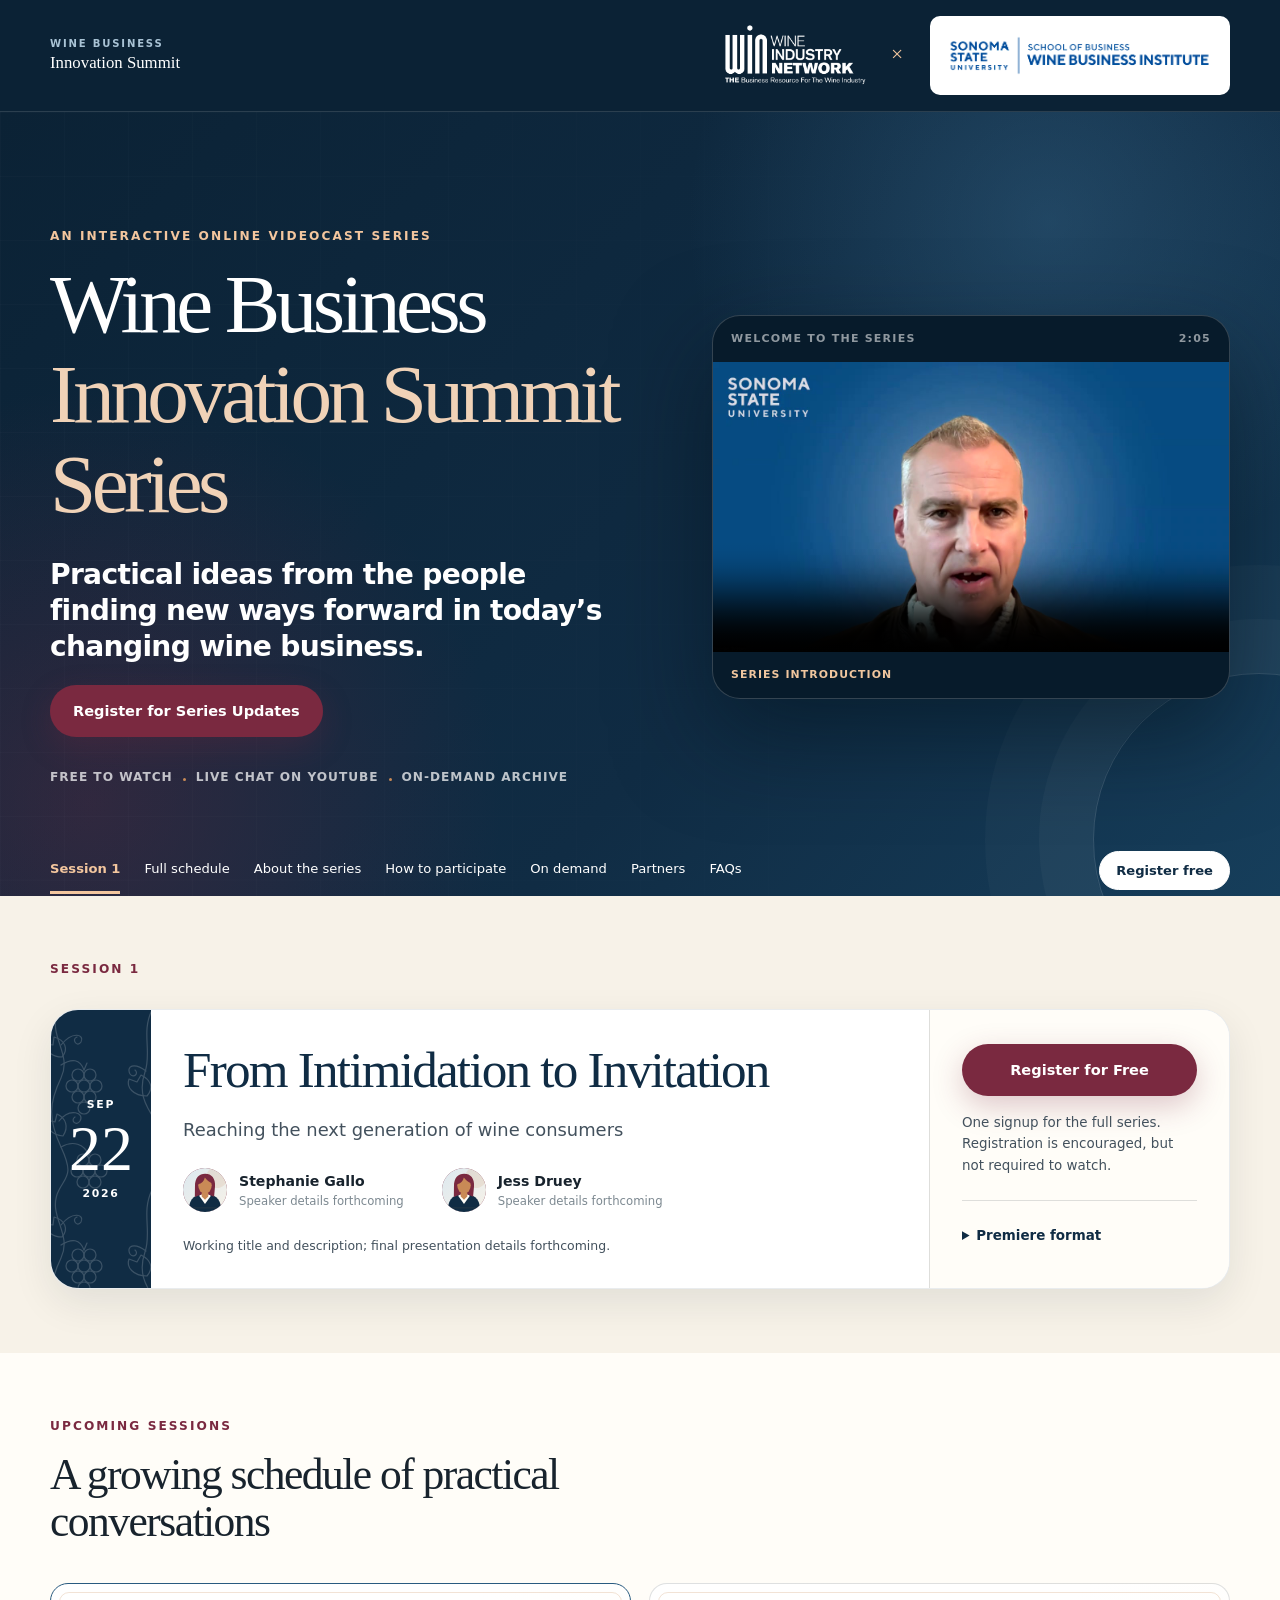
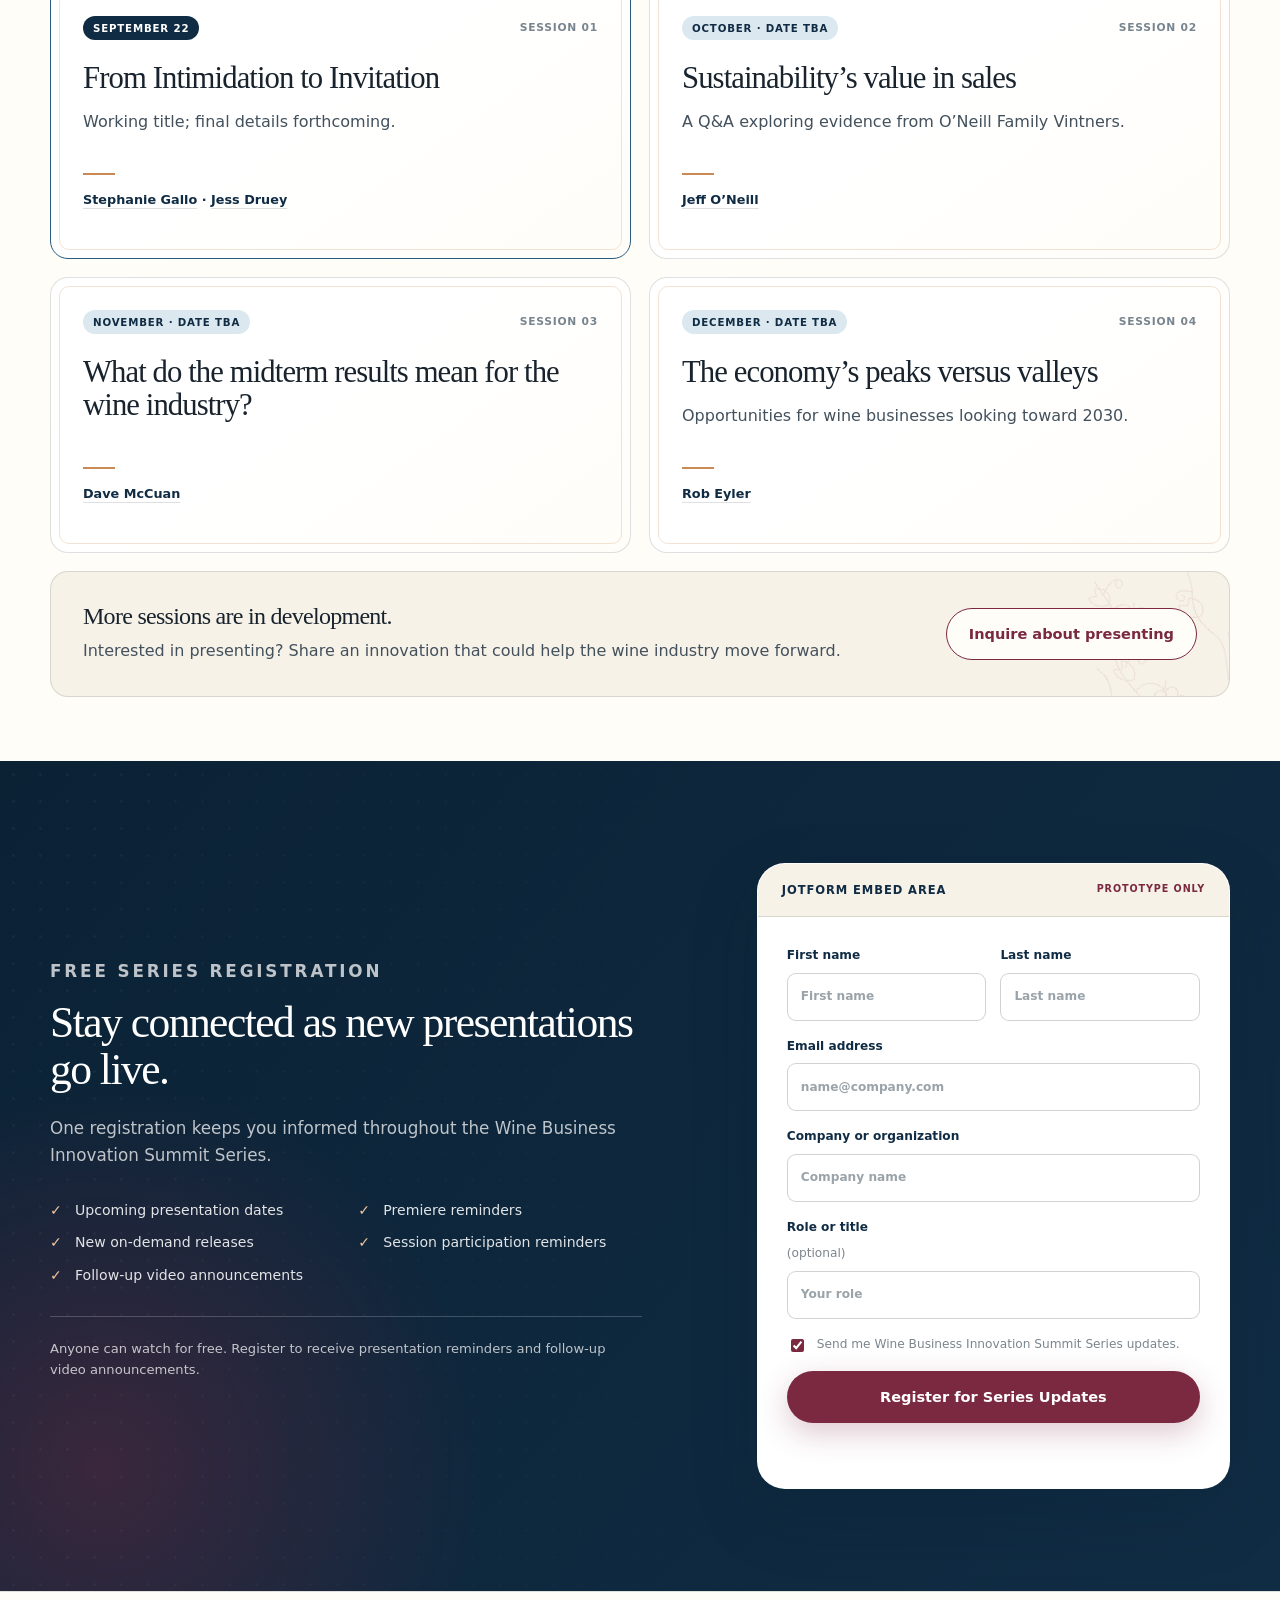
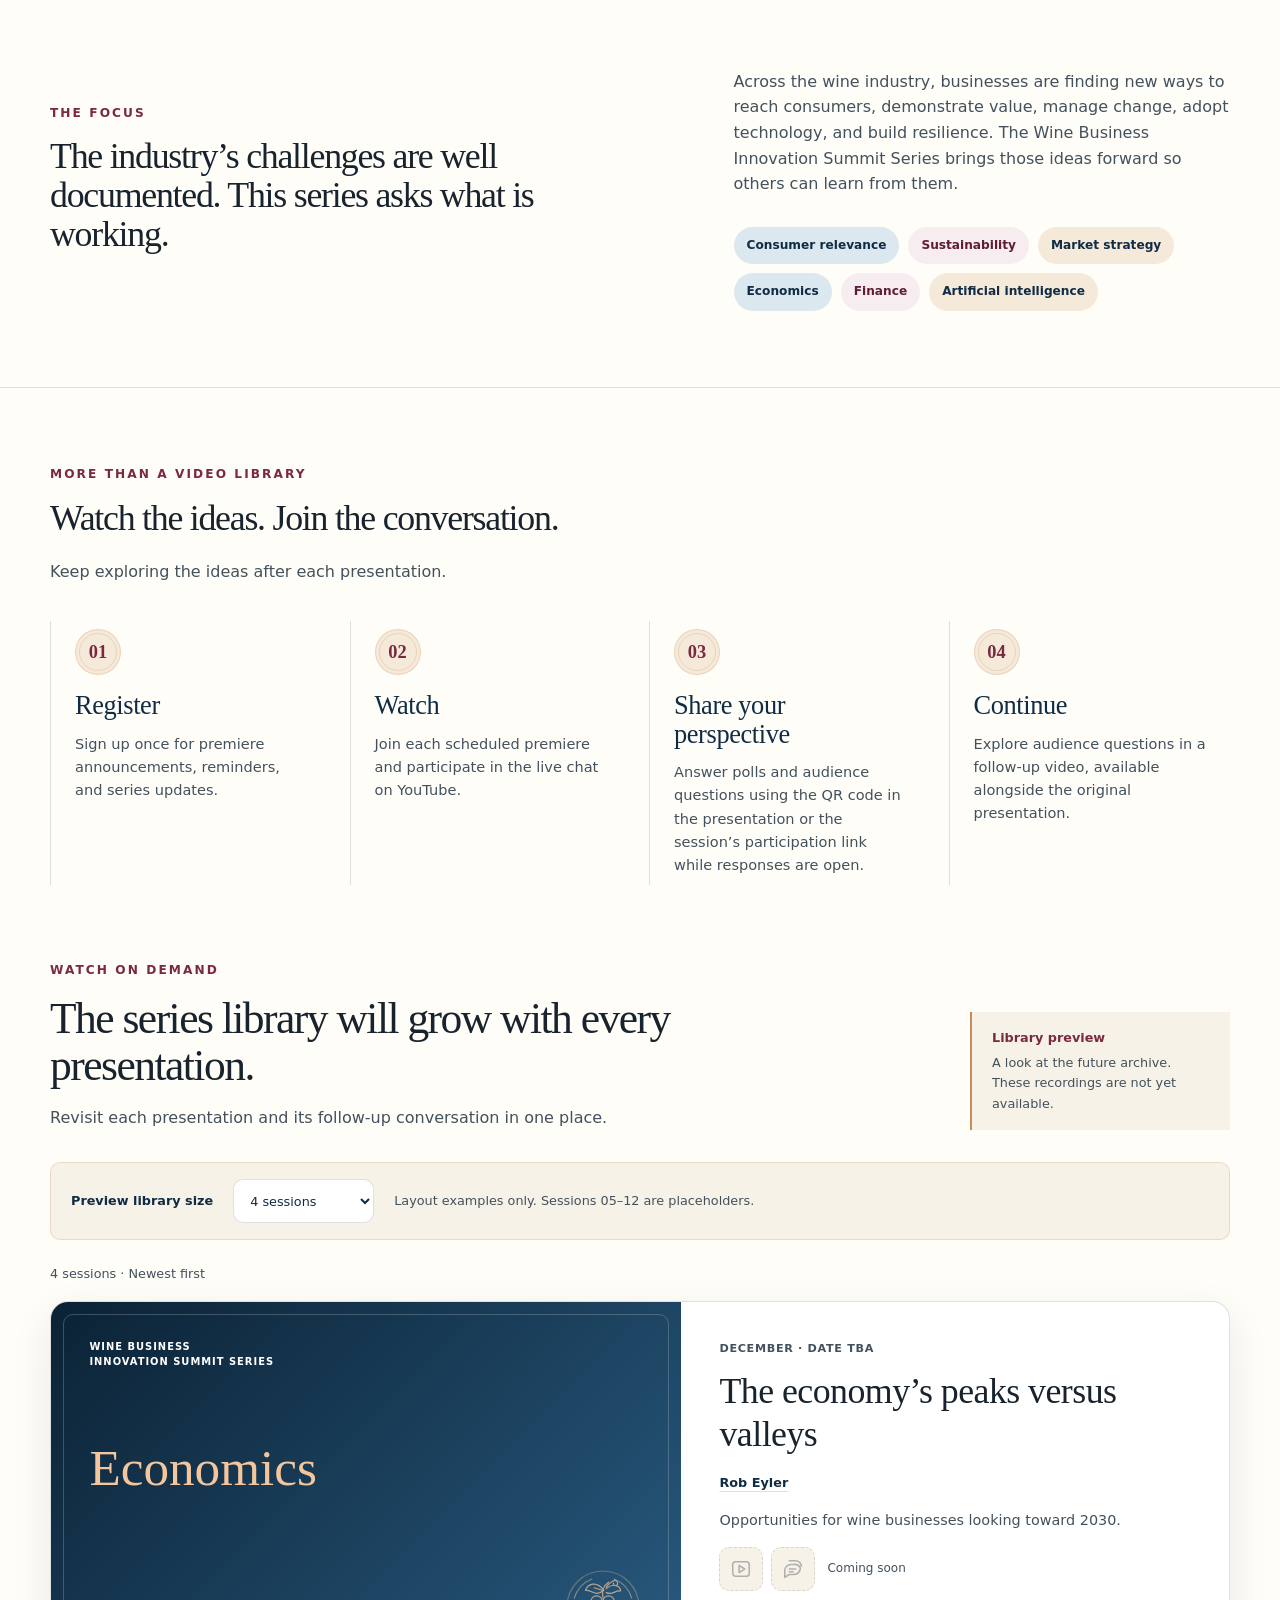
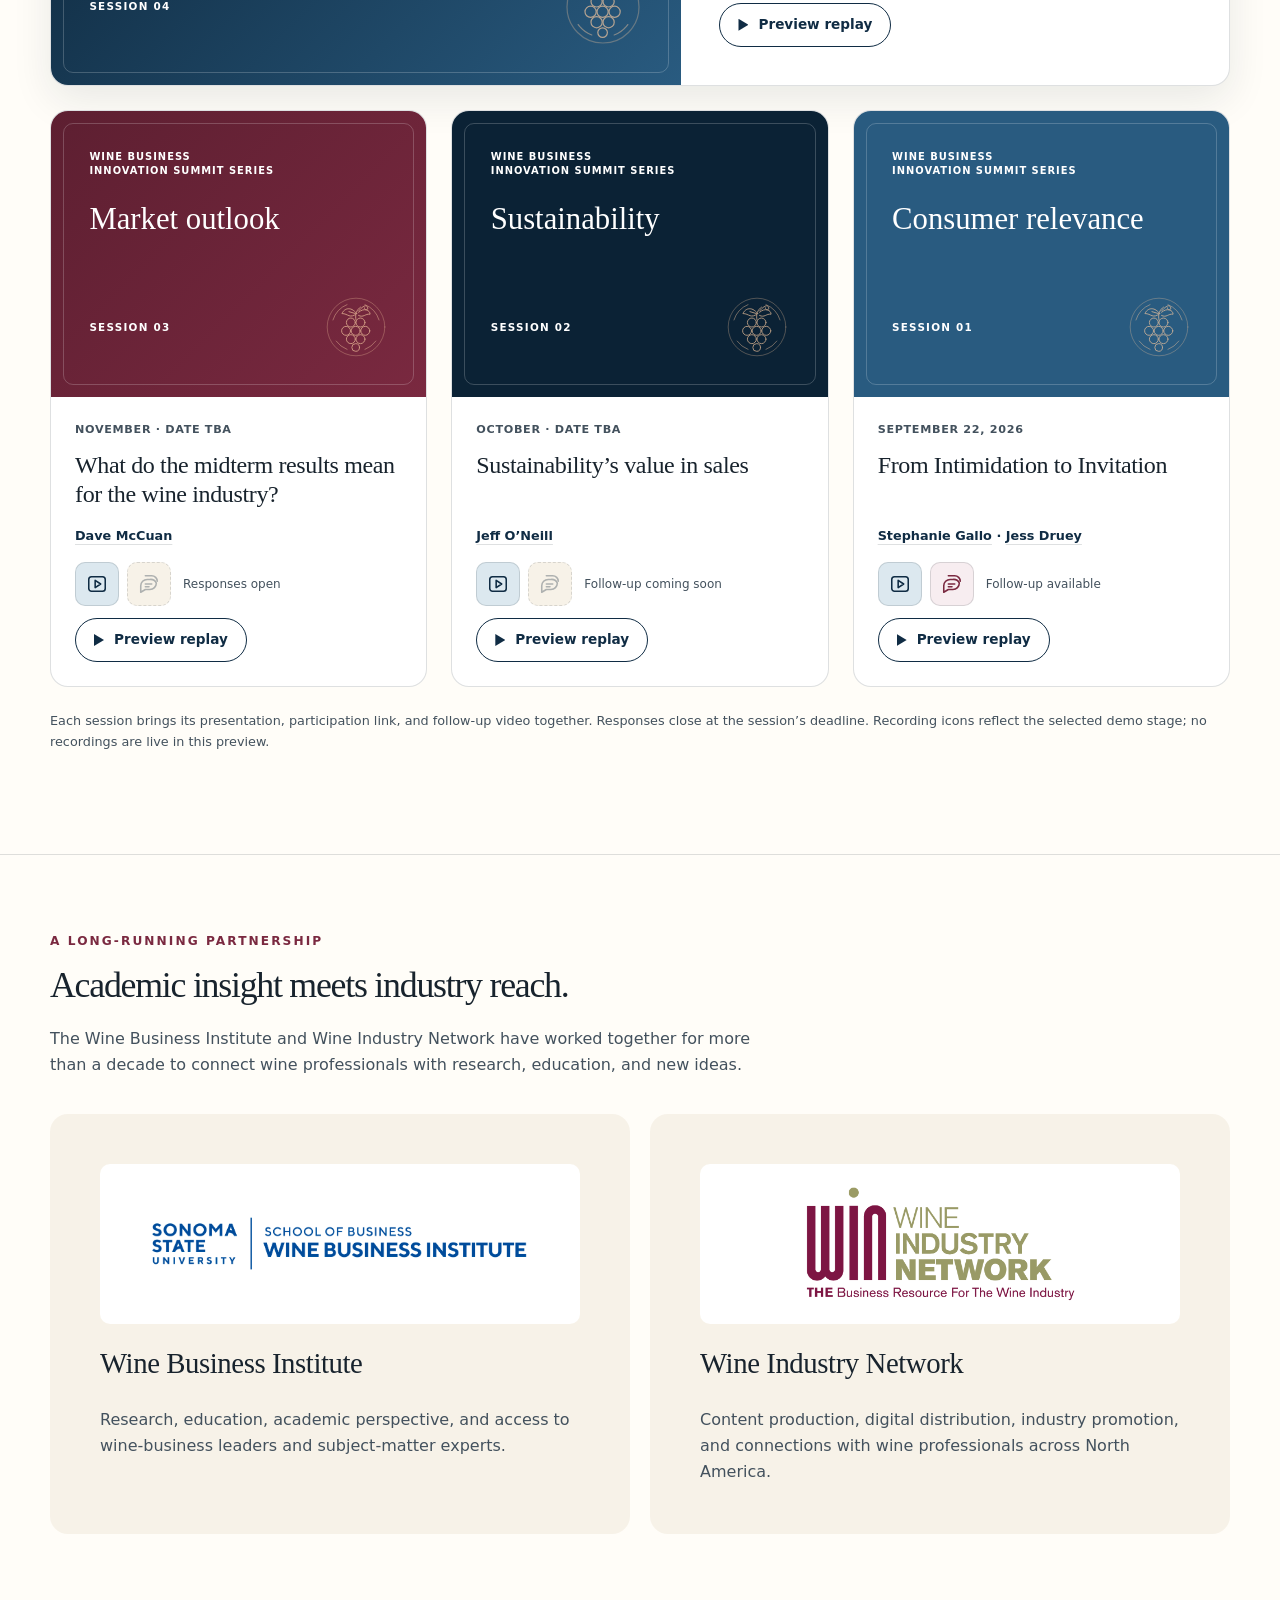
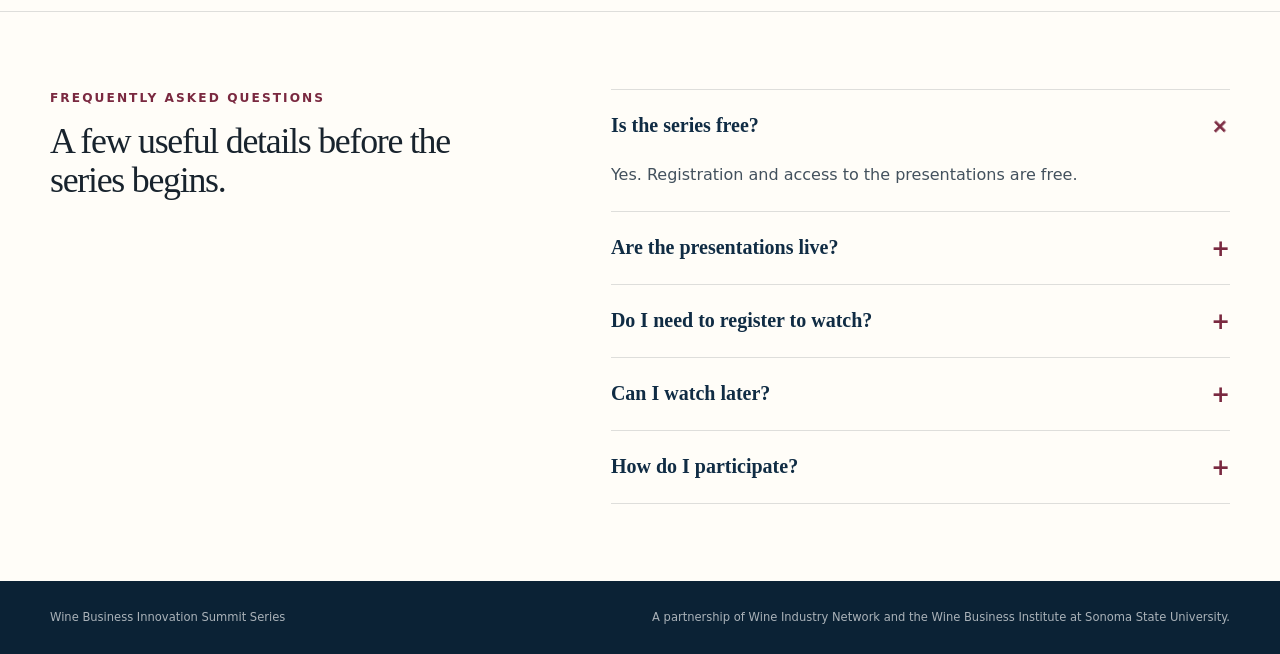
==== commit 0ecd498e: "Refresh horizontal WBI logos in both public previews" ====
--- a/index.html
+++ b/index.html
@@ -21,7 +21,7 @@
       <div class="partner-lockup" aria-label="Presented by Wine Industry Network and the Wine Business Institute at Sonoma State University">
         <img class="partner-lockup__logo partner-lockup__logo--win" src="assets/images/logos/win-logo-white.png" width="1920" height="850" alt="Wine Industry Network">
         <span class="partner-lockup__x" aria-hidden="true">×</span>
-        <span class="partner-lockup__wbi"><img src="assets/images/logos/wbi-logo-horizontal.jpg" width="660" height="130" alt="Sonoma State University, School of Business &amp; Economics — Wine Business Institute"></span>
+        <span class="partner-lockup__wbi"><img src="assets/images/logos/Wine-Business-Institute-Logo_Horz.png" width="2329" height="460" alt="Sonoma State University, School of Business — Wine Business Institute"></span>
       </div>
 
     </div>
@@ -500,7 +500,7 @@
 
         <div class="partner-grid">
           <article class="partner-card">
-            <div class="partner-card__logo"><img src="assets/images/logos/wbi-logo-horizontal.jpg" width="660" height="130" loading="lazy" alt="Sonoma State University, School of Business &amp; Economics — Wine Business Institute"></div>
+            <div class="partner-card__logo"><img src="assets/images/logos/Wine-Business-Institute-Logo_Horz.png" width="2329" height="460" loading="lazy" alt="Sonoma State University, School of Business — Wine Business Institute"></div>
             <h3>Wine Business Institute</h3>
             <p>Research, education, academic perspective, and access to wine-business leaders and subject-matter experts.</p>
           </article>
